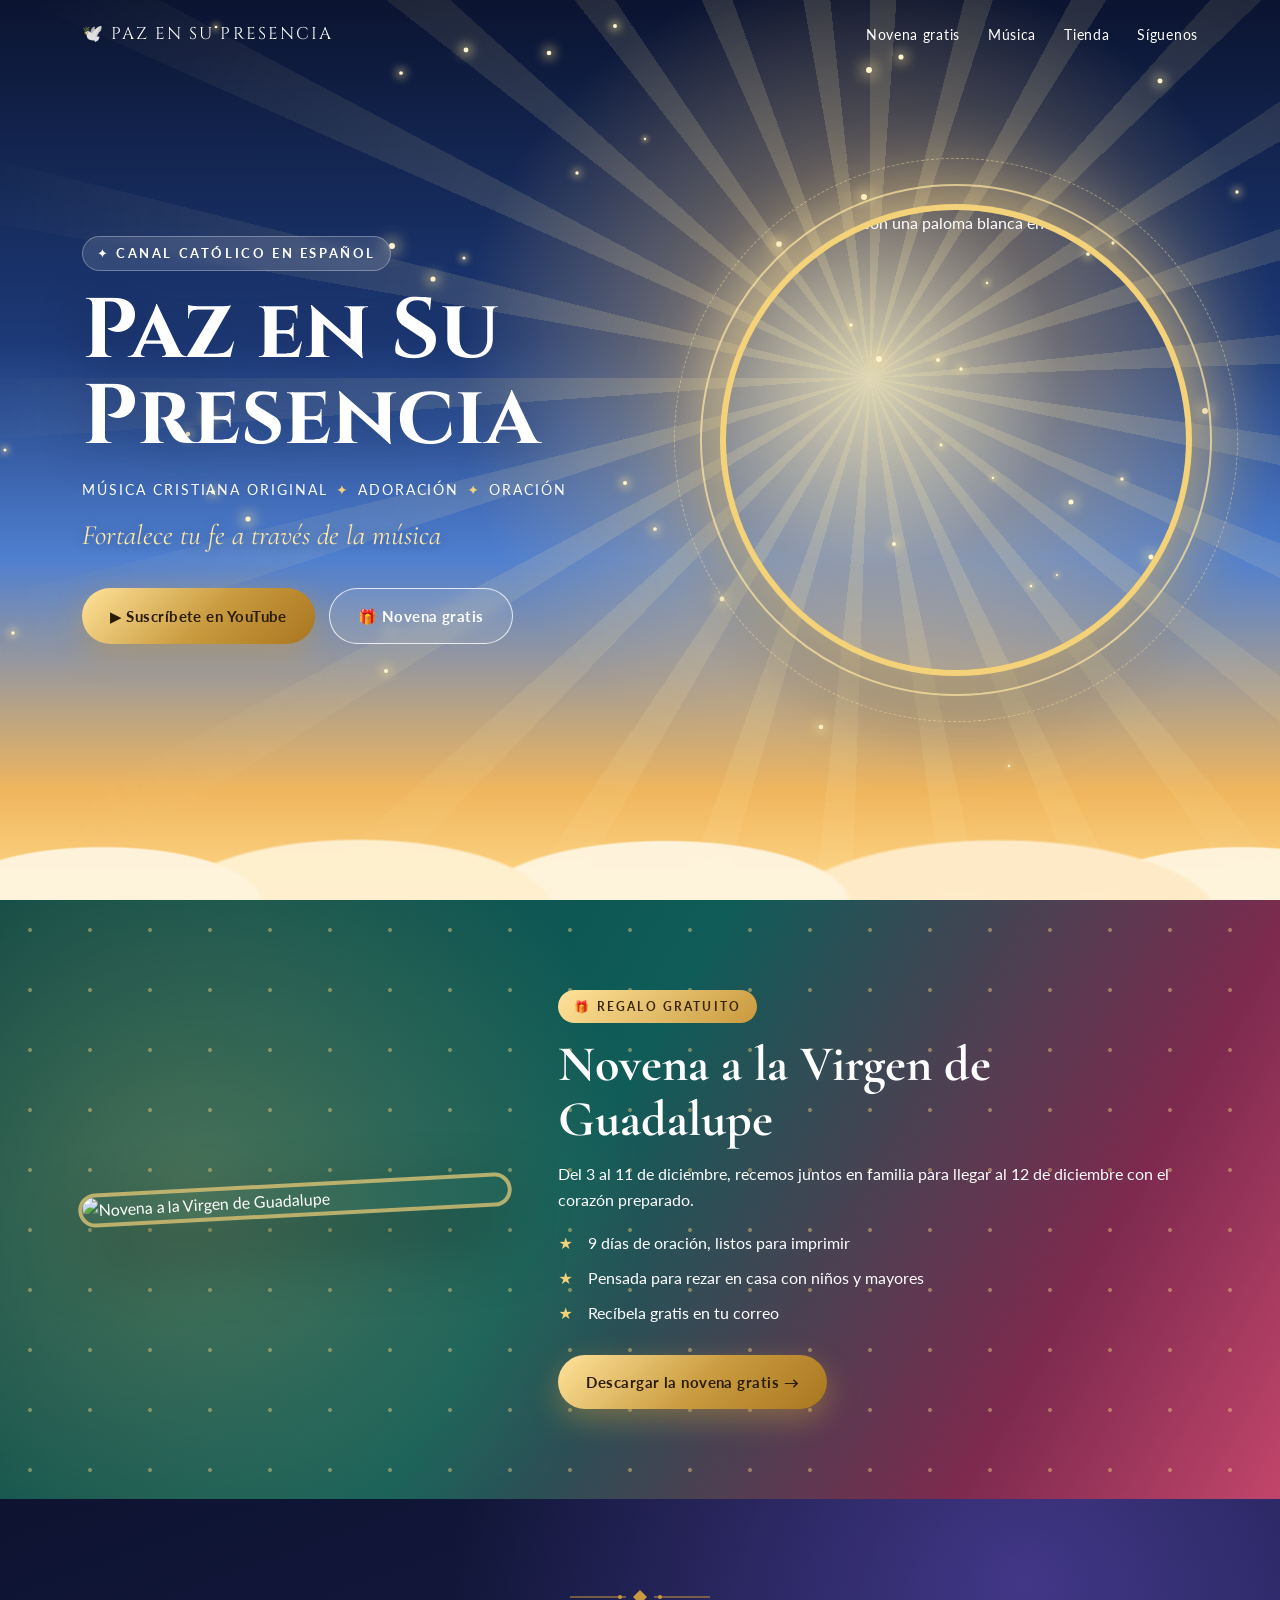
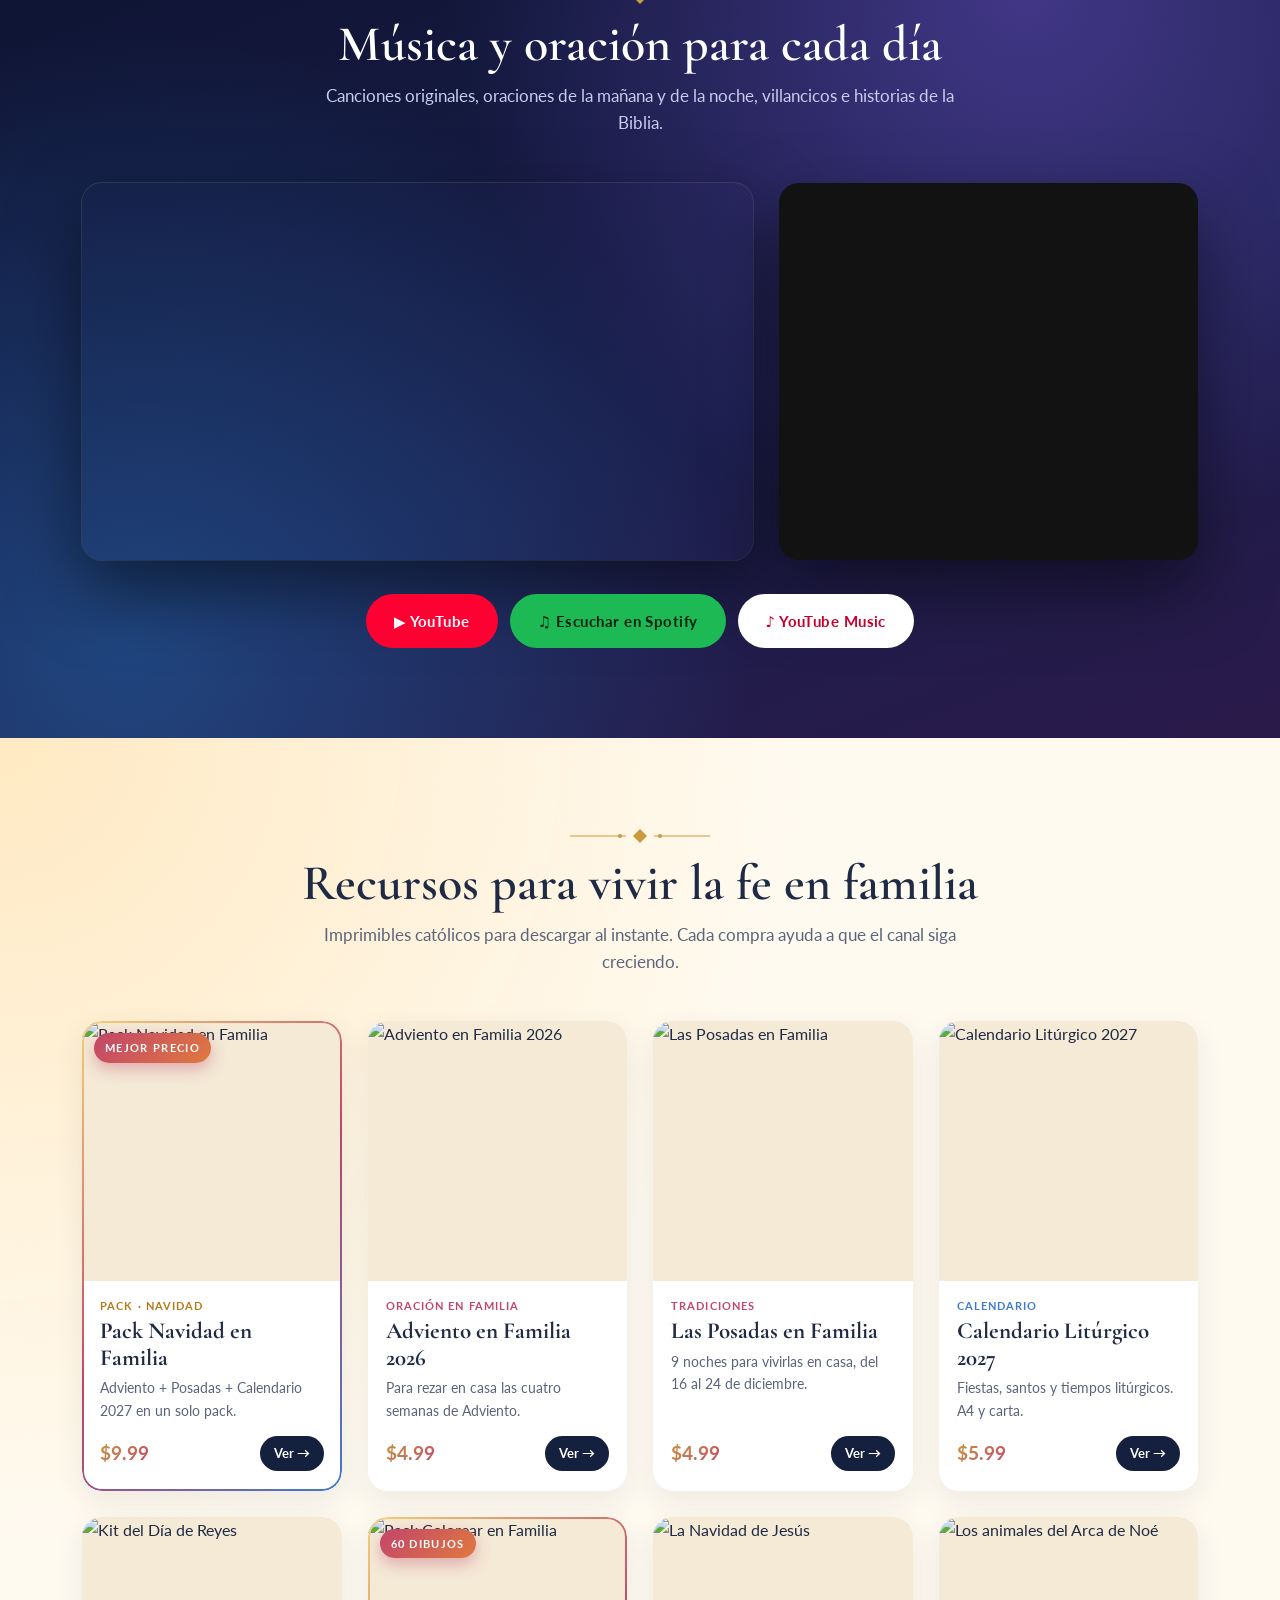
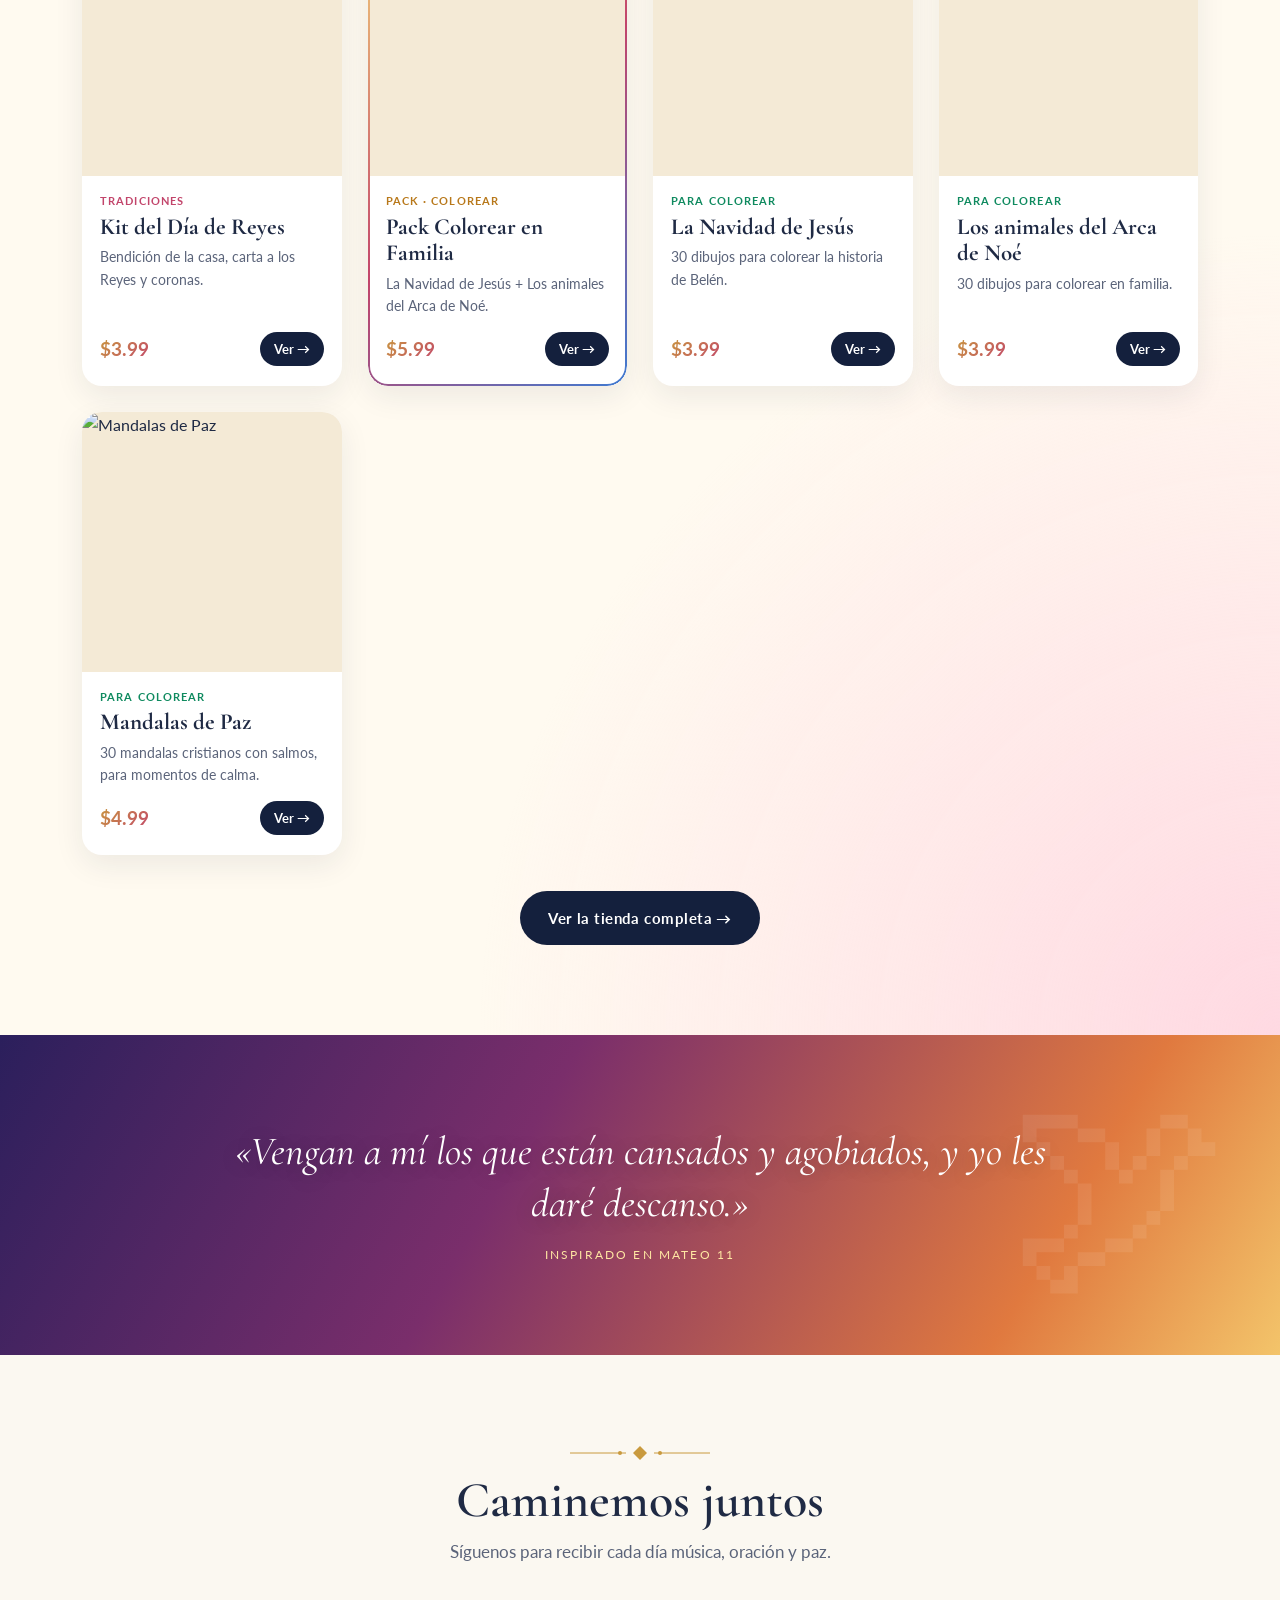
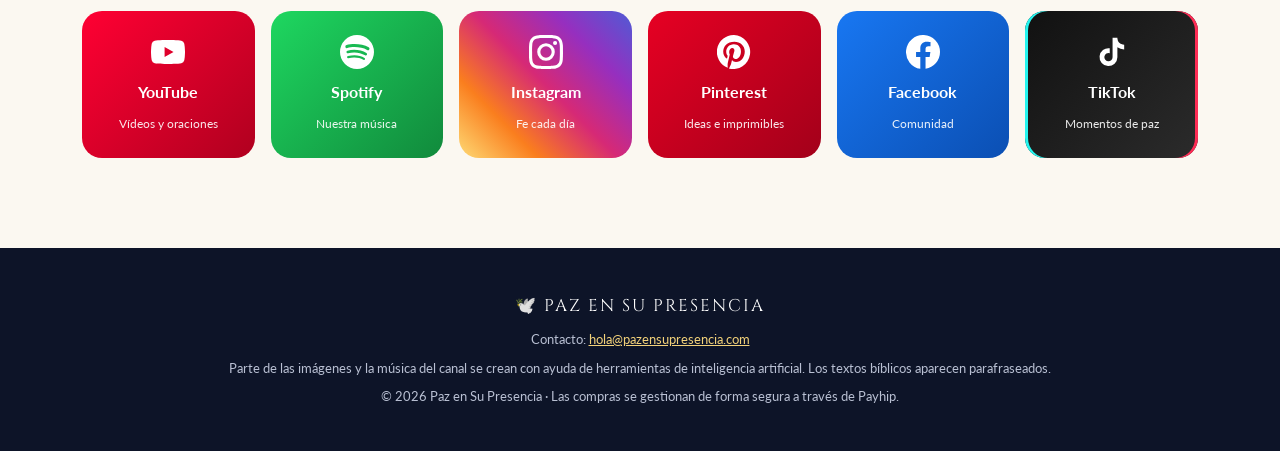
==== index.html @ 7949b07c "Web Paz en Su Presencia: index.html, CNAME y .nojekyll Co-Authored-By: Claude Opus 5 <noreply@anthro" ====
<!DOCTYPE html>
<html lang="es">
<head>
<meta charset="utf-8">
<meta name="viewport" content="width=device-width, initial-scale=1">
<title>Paz en Su Presencia · Música cristiana, oración y recursos católicos para la familia</title>
<meta name="description" content="Música cristiana original, oraciones y recursos católicos imprimibles para rezar en familia: Adviento, Posadas, Novena de Guadalupe, calendario litúrgico y libros para colorear.">
<link rel="canonical" href="https://pazensupresencia.com/">
<meta property="og:title" content="Paz en Su Presencia">
<meta property="og:description" content="Música cristiana original, oración y recursos católicos para rezar en familia.">
<meta property="og:image" content="https://pazensupresencia.com/img/og.jpg">
<meta property="og:url" content="https://pazensupresencia.com/">
<meta property="og:type" content="website">
<meta name="twitter:card" content="summary_large_image">
<link rel="icon" href="data:image/svg+xml,<svg xmlns='http://www.w3.org/2000/svg' viewBox='0 0 100 100'><text y='.9em' font-size='90'>🕊️</text></svg>">
<link rel="preconnect" href="https://fonts.googleapis.com">
<link rel="preconnect" href="https://fonts.gstatic.com" crossorigin>
<link href="https://fonts.googleapis.com/css2?family=Cinzel:wght@500;700&family=Cormorant+Garamond:ital,wght@0,500;0,600;1,500&family=Lato:wght@400;700&display=swap" rel="stylesheet">
<style>
:root{--navy:#14203d;--gold:#C99A3E;--gold2:#f3d27a;--cream:#FBF8F1;--ink:#1F2A44;--muted:#5b647a;--rose:#c2456b;--teal:#0f5c58;--sky:#3f7ad1}
*{box-sizing:border-box;margin:0;padding:0;min-width:0}
html{scroll-behavior:smooth}
body{font-family:Lato,system-ui,sans-serif;color:var(--ink);background:var(--cream);line-height:1.6;overflow-x:clip}
a{color:inherit}img{max-width:100%;display:block}
.wrap{max-width:1160px;margin:0 auto;padding:0 22px}
.btn{display:inline-flex;align-items:center;gap:8px;text-decoration:none;font-weight:700;letter-spacing:.03em;padding:15px 28px;border-radius:999px;transition:transform .2s,box-shadow .2s;font-size:15px}
.btn:hover{transform:translateY(-3px) scale(1.02)}
.btn-gold{background:linear-gradient(135deg,#ffe39a,#C99A3E 55%,#a8761f);color:#2a1d05;box-shadow:0 10px 30px rgba(201,154,62,.45)}
.btn-gold:hover{box-shadow:0 14px 40px rgba(243,210,122,.7)}
.btn-line{border:1.5px solid rgba(255,255,255,.8);color:#fff;backdrop-filter:blur(6px);background:rgba(255,255,255,.08)}
.btn-navy{background:var(--navy);color:#fff}
.btn-white{background:#fff;color:var(--teal)}
/* NAV */
nav{position:absolute;top:0;left:0;right:0;z-index:5}
nav .wrap{display:flex;justify-content:space-between;align-items:center;padding-top:20px;padding-bottom:20px}
.logo{font-family:Cinzel,serif;color:#fff;text-decoration:none;font-size:17px;letter-spacing:.12em}
nav ul{list-style:none;display:flex;gap:28px}
nav ul a{color:#fff;text-decoration:none;font-size:14px;letter-spacing:.05em}
nav ul a:hover{color:var(--gold2)}
/* HERO */
.hero{position:relative;overflow:hidden;color:#fff;min-height:100vh;display:flex;align-items:center;
 background:linear-gradient(180deg,#0b1430 0%,#1d3a78 38%,#4f7fd0 62%,#f0b65e 88%,#ffd98a 100%);padding:120px 0 140px}
.rays{position:absolute;left:68%;top:42%;width:2200px;height:2200px;margin:-1100px 0 0 -1100px;
 background:repeating-conic-gradient(from 0deg,rgba(255,236,170,.22) 0deg 4deg,transparent 4deg 14deg);
 -webkit-mask:radial-gradient(circle,#000 0,transparent 60%);mask:radial-gradient(circle,#000 0,transparent 60%);animation:spin 90s linear infinite}
.glow{position:absolute;left:68%;top:42%;width:900px;height:900px;margin:-450px 0 0 -450px;border-radius:50%;background:radial-gradient(circle,rgba(255,240,190,.85) 0,rgba(255,200,110,.35) 30%,transparent 65%)}
@keyframes spin{to{transform:rotate(360deg)}}
.clouds{position:absolute;left:0;right:0;bottom:-2px;height:220px;background:
 radial-gradient(ellipse 260px 90px at 8% 100%,#fff6e0 60%,transparent 62%),
 radial-gradient(ellipse 320px 120px at 28% 105%,#fff1d2 60%,transparent 62%),
 radial-gradient(ellipse 300px 100px at 52% 100%,#fff6e0 60%,transparent 62%),
 radial-gradient(ellipse 360px 130px at 78% 108%,#ffeccb 60%,transparent 62%),
 radial-gradient(ellipse 260px 90px at 97% 100%,#fff6e0 60%,transparent 62%);opacity:.95}
.sparks i{position:absolute;width:4px;height:4px;border-radius:50%;background:#fff6cf;box-shadow:0 0 10px 2px rgba(255,230,150,.9);animation:tw 3s ease-in-out infinite}
@keyframes tw{0%,100%{opacity:.15;transform:scale(.6)}50%{opacity:1;transform:scale(1.2)}}
.hero .wrap{position:relative;z-index:2;display:grid;grid-template-columns:1.1fr .9fr;gap:40px;align-items:center;width:100%}
.eyebrow{display:inline-block;font-size:13px;letter-spacing:.2em;text-transform:uppercase;font-weight:700;color:#fff;background:rgba(255,255,255,.12);border:1px solid rgba(255,255,255,.3);padding:6px 14px;border-radius:999px;backdrop-filter:blur(6px)}
.hero h1{font-family:Cinzel,serif;font-weight:700;font-size:clamp(44px,6.6vw,86px);line-height:1.02;margin:18px 0 18px;
 background:linear-gradient(100deg,#fff 0%,#fff 35%,#ffe7a3 48%,#fff 60%,#fff 100%);background-size:250% 100%;-webkit-background-clip:text;background-clip:text;color:transparent;animation:shine 6s linear infinite;filter:drop-shadow(0 6px 24px rgba(10,20,50,.45))}
@keyframes shine{from{background-position:100% 0}to{background-position:-150% 0}}
.tags{font-size:14px;letter-spacing:.14em;text-transform:uppercase}
.tags b{color:var(--gold2);margin:0 8px}
.hero .lead{font-family:'Cormorant Garamond',serif;font-style:italic;font-size:28px;color:#ffe7a3;margin:12px 0 30px;text-shadow:0 2px 12px rgba(0,0,0,.3)}
.cta{display:flex;gap:14px;flex-wrap:wrap}
.portrait{position:relative;justify-self:center}
.portrait::before{content:"";position:absolute;inset:-26px;border-radius:50%;border:2px solid rgba(255,231,163,.7);animation:pulse 4s ease-in-out infinite}
.portrait::after{content:"";position:absolute;inset:-52px;border-radius:50%;border:1px dashed rgba(255,231,163,.45);animation:spin 60s linear infinite}
@keyframes pulse{50%{transform:scale(1.04);opacity:.4}}
.portrait img{width:min(460px,78vw);height:auto;aspect-ratio:1/1;object-fit:cover;border-radius:50%;box-shadow:0 0 0 6px #f3d27a,0 0 80px 20px rgba(255,220,140,.6),0 40px 80px rgba(10,20,50,.4);animation:float 7s ease-in-out infinite}
@keyframes float{50%{transform:translateY(-12px)}}
/* SECTIONS */
section{padding:90px 0;position:relative}
.title{text-align:center;margin-bottom:46px}
.title h2{font-family:'Cormorant Garamond',serif;font-weight:600;font-size:clamp(34px,4.6vw,50px);line-height:1.1}
.title p{color:var(--muted);max-width:640px;margin:10px auto 0;font-size:17px}
.orn{display:block;margin:0 auto 12px;width:140px;height:16px;color:var(--gold)}
/* NOVENA (Guadalupe) */
.novena{color:#fff;background:radial-gradient(circle at 15% 50%,rgba(255,214,120,.25),transparent 40%),linear-gradient(120deg,#0b4744 0%,#0f5c58 45%,#7d2a4e 80%,#c2456b 100%);overflow:hidden}
.novena::before{content:"";position:absolute;inset:0;background:radial-gradient(circle,rgba(255,220,130,.9) 0 1.6px,transparent 2.4px) 0 0/60px 60px;opacity:.45}
.novena .wrap{position:relative;display:grid;grid-template-columns:.8fr 1.2fr;gap:50px;align-items:center}
.novena img{border-radius:20px;box-shadow:0 0 0 4px rgba(243,210,122,.7),0 30px 70px rgba(0,0,0,.45);transform:rotate(-3deg);transition:transform .4s}
.novena img:hover{transform:rotate(0) scale(1.03)}
.badge{display:inline-block;background:linear-gradient(135deg,#ffe39a,#C99A3E);color:#3a2604;font-weight:700;font-size:12px;letter-spacing:.18em;padding:7px 16px;border-radius:999px;margin-bottom:14px}
.novena h2{font-family:'Cormorant Garamond',serif;font-size:clamp(34px,4.4vw,50px);line-height:1.1;margin-bottom:14px}
.novena ul{list-style:none;margin:18px 0 30px}
.novena li{padding-left:30px;position:relative;margin:9px 0}
.novena li::before{content:"★";position:absolute;left:0;color:var(--gold2)}
/* MUSIC */
.music{color:#fff;background:radial-gradient(circle at 80% 10%,rgba(120,90,220,.45),transparent 45%),radial-gradient(circle at 10% 90%,rgba(40,140,220,.35),transparent 45%),linear-gradient(160deg,#0d1330,#1b1f4d 60%,#2a1a4a)}
.music .title p{color:#c8cdf0}
.mgrid{display:grid;grid-template-columns:1.6fr 1fr;gap:26px;align-items:stretch}
.video{aspect-ratio:16/9;border-radius:20px;overflow:hidden;box-shadow:0 30px 70px rgba(0,0,0,.5),0 0 0 1px rgba(255,255,255,.12)}
.video iframe{width:100%;height:100%;border:0}
.spot{border-radius:20px;overflow:hidden;background:#121212;box-shadow:0 30px 70px rgba(0,0,0,.5);min-height:352px}
.spot iframe{width:100%;height:100%;min-height:352px;border:0}
.listen{display:flex;justify-content:center;gap:12px;flex-wrap:wrap;margin-top:34px}
.b-yt{background:#ff0033;color:#fff}.b-sp{background:#1DB954;color:#04210f}.b-ym{background:#fff;color:#c4002b}
/* SHOP */
.shop{background:radial-gradient(circle at 0 0,#ffe9c2,transparent 35%),radial-gradient(circle at 100% 100%,#ffd9e2,transparent 35%),#fffaf0}
.grid{display:grid;grid-template-columns:repeat(auto-fill,minmax(250px,1fr));gap:26px}
.card{position:relative;background:#fff;border-radius:20px;overflow:hidden;text-decoration:none;display:flex;flex-direction:column;box-shadow:0 10px 30px rgba(31,42,68,.08);transition:transform .25s,box-shadow .25s}
.card::after{content:"";position:absolute;inset:0;border-radius:20px;padding:2px;background:linear-gradient(135deg,#f3d27a,#c2456b,#3f7ad1);-webkit-mask:linear-gradient(#000 0 0) content-box,linear-gradient(#000 0 0);-webkit-mask-composite:xor;mask-composite:exclude;opacity:0;transition:opacity .25s;pointer-events:none}
.card:hover{transform:translateY(-8px) rotate(-.4deg);box-shadow:0 26px 50px rgba(31,42,68,.18)}
.card:hover::after,.card.pack::after{opacity:1}
.card img{aspect-ratio:1/1;object-fit:cover;width:100%;background:#f4ead6;transition:transform .5s}
.card:hover img{transform:scale(1.05)}
.imgbox{position:relative;overflow:hidden}
.card .b{padding:16px 18px 20px;display:flex;flex-direction:column;flex:1}
.cat{font-size:11px;font-weight:700;letter-spacing:.1em;text-transform:uppercase;margin-bottom:4px}
.c1{color:#3f7ad1}.c2{color:#c2456b}.c3{color:#0f8a5f}.c4{color:#b8781a}
.card h3{font-family:'Cormorant Garamond',serif;font-size:23px;line-height:1.15;margin-bottom:6px}
.card p{font-size:14px;color:var(--muted);flex:1}
.card .row{display:flex;justify-content:space-between;align-items:center;margin-top:14px}
.price{font-weight:700;font-size:19px;background:linear-gradient(135deg,#C99A3E,#c2456b);-webkit-background-clip:text;background-clip:text;color:transparent}
.go{font-size:13px;font-weight:700;color:#fff;background:var(--navy);padding:7px 14px;border-radius:999px}
.tag{position:absolute;z-index:2;margin:12px;background:linear-gradient(135deg,#c2456b,#e0793f);color:#fff;font-size:11px;font-weight:700;letter-spacing:.12em;padding:6px 11px;border-radius:999px;box-shadow:0 6px 16px rgba(194,69,107,.4)}
.center{text-align:center;margin-top:36px}
/* VERSE */
.verse{color:#fff;text-align:center;background:linear-gradient(120deg,#2b1f5c 0%,#7a2e6b 40%,#e0793f 80%,#f3c46a 100%);overflow:hidden}
.verse::before{content:"🕊";position:absolute;font-size:220px;opacity:.08;right:4%;top:-30px}
.verse p{font-family:'Cormorant Garamond',serif;font-style:italic;font-size:clamp(26px,3.6vw,40px);max-width:860px;margin:0 auto;line-height:1.3;text-shadow:0 2px 20px rgba(0,0,0,.25)}
.verse small{display:block;margin-top:16px;color:#ffe7a3;letter-spacing:.18em;text-transform:uppercase;font-size:12px}
/* SOCIAL */
.social{display:grid;grid-template-columns:repeat(6,minmax(0,1fr));gap:16px;max-width:1160px;margin:0 auto}@media(max-width:980px){.social{grid-template-columns:repeat(3,minmax(0,1fr))}}@media(max-width:520px){.social{grid-template-columns:repeat(2,minmax(0,1fr))}}
.social a{display:flex;flex-direction:column;align-items:center;gap:10px;text-decoration:none;color:#fff;padding:24px 14px;border-radius:20px;font-weight:700;font-size:16px;transition:transform .2s,box-shadow .2s}
.social a:hover{transform:translateY(-6px);box-shadow:0 18px 36px rgba(0,0,0,.2)}
.social svg{width:34px;height:34px;fill:currentColor}
.social small{font-weight:400;font-size:12px;opacity:.9}
.s-yt{background:linear-gradient(135deg,#ff0033,#b0001f)}.s-sp{background:linear-gradient(135deg,#1ed760,#118a3c)}
.s-ig{background:linear-gradient(45deg,#feda75,#fa7e1e,#d62976,#962fbf,#4f5bd5)}.s-pi{background:linear-gradient(135deg,#e60023,#a3001a)}
.s-fb{background:linear-gradient(135deg,#1877f2,#0b4fb3)}.s-tt{background:linear-gradient(135deg,#111,#2b2b2b);box-shadow:inset 3px 0 0 #25f4ee,inset -3px 0 0 #fe2c55}
.wave{display:block;width:100%;height:70px;margin-bottom:-1px}
footer{background:#0d1428;color:#b9c0d3;font-size:13px;padding:44px 0;text-align:center}
footer a{color:#f3d27a}
footer .logo{display:block;margin-bottom:10px}
@media(max-width:860px){
 nav ul{display:none}
 .hero{padding:96px 0 150px;min-height:auto}
 .hero .wrap,.novena .wrap,.mgrid{grid-template-columns:1fr;text-align:center}
 .portrait{order:-1;margin-bottom:20px}.portrait img{width:min(290px,68vw)}
 .rays,.glow{left:50%;top:26%}
 .cta{justify-content:center}
 .novena ul{text-align:left;display:inline-block}
 .novena img{max-width:360px;margin:0 auto}
 section{padding:66px 0}
}
@media(prefers-reduced-motion:reduce){*{animation:none!important}}
</style>
</head>
<body>

<nav><div class="wrap">
 <a class="logo" href="#">🕊️ PAZ EN SU PRESENCIA</a>
 <ul>
  <li><a href="#novena">Novena gratis</a></li>
  <li><a href="#musica">Música</a></li>
  <li><a href="#tienda">Tienda</a></li>
  <li><a href="#redes">Síguenos</a></li>
 </ul>
</div></nav>

<header class="hero">
 <div class="glow"></div><div class="rays"></div><div class="sparks" id="sparks"></div><div class="clouds"></div>
 <div class="wrap">
  <div>
   <span class="eyebrow">✦ Canal católico en español</span>
   <h1>Paz en Su<br>Presencia</h1>
   <div class="tags">Música cristiana original<b>✦</b>Adoración<b>✦</b>Oración</div>
   <p class="lead">Fortalece tu fe a través de la música</p>
   <div class="cta">
    <a class="btn btn-gold" href="https://www.youtube.com/@PazEnSuPresenciaOficial?sub_confirmation=1" target="_blank" rel="noopener">▶ Suscríbete en YouTube</a>
    <a class="btn btn-line" href="#novena">🎁 Novena gratis</a>
   </div>
  </div>
  <div class="portrait"><img src="img/jesus_circulo.webp" alt="Jesús en oración con una paloma blanca entre rayos de luz" width="460" height="460"></div>
 </div>
</header>

<section class="novena" id="novena">
 <div class="wrap">
  <img src="https://payhip.com/cdn-cgi/image/format=auto,width=750/https://pe56d.s3.amazonaws.com/o_1k84r84tm19kp1v4r4g3fs91sqp1a.png" alt="Novena a la Virgen de Guadalupe" loading="lazy">
  <div>
   <span class="badge">🎁 REGALO GRATUITO</span>
   <h2>Novena a la Virgen de Guadalupe</h2>
   <p>Del 3 al 11 de diciembre, recemos juntos en familia para llegar al 12 de diciembre con el corazón preparado.</p>
   <ul>
    <li>9 días de oración, listos para imprimir</li>
    <li>Pensada para rezar en casa con niños y mayores</li>
    <li>Recíbela gratis en tu correo</li>
   </ul>
   <a class="btn btn-gold" href="https://payhip.com/b/582XA" target="_blank" rel="noopener">Descargar la novena gratis →</a>
  </div>
 </div>
</section>

<section class="music" id="musica">
 <div class="wrap">
  <div class="title"><svg class="orn" viewBox="0 0 140 16"><path d="M0 8h56M84 8h56" stroke="currentColor"/><path d="M70 1l7 7-7 7-7-7z" fill="currentColor"/><circle cx="50" cy="8" r="2" fill="currentColor"/><circle cx="90" cy="8" r="2" fill="currentColor"/></svg>
   <h2>Música y oración para cada día</h2>
   <p>Canciones originales, oraciones de la mañana y de la noche, villancicos e historias de la Biblia.</p>
  </div>
  <div class="mgrid">
   <div class="video"><iframe src="https://www.youtube.com/embed/videoseries?list=UU7rshDFrKsfQ3rR3VX9ui_A" title="Últimos vídeos de Paz en Su Presencia" loading="lazy" referrerpolicy="strict-origin-when-cross-origin" allow="accelerometer; autoplay; clipboard-write; encrypted-media; gyroscope; picture-in-picture" allowfullscreen></iframe></div>
   <div class="spot"><iframe src="https://open.spotify.com/embed/artist/4fGFrnjkPyAhubtV4lOs6Q?utm_source=generator&theme=0" title="Paz en Su Presencia en Spotify" loading="lazy" allow="autoplay; clipboard-write; encrypted-media; fullscreen; picture-in-picture"></iframe></div>
  </div>
  <div class="listen">
   <a class="btn b-yt" href="https://www.youtube.com/@PazEnSuPresenciaOficial" target="_blank" rel="noopener">▶ YouTube</a>
   <a class="btn b-sp" href="https://open.spotify.com/intl-es/artist/4fGFrnjkPyAhubtV4lOs6Q" target="_blank" rel="noopener">♫ Escuchar en Spotify</a>
   <a class="btn b-ym" href="https://music.youtube.com/@PazEnSuPresenciaOficial" target="_blank" rel="noopener">♪ YouTube Music</a>
  </div>
 </div>
</section>

<section class="shop" id="tienda">
 <div class="wrap">
  <div class="title"><svg class="orn" viewBox="0 0 140 16"><path d="M0 8h56M84 8h56" stroke="currentColor"/><path d="M70 1l7 7-7 7-7-7z" fill="currentColor"/><circle cx="50" cy="8" r="2" fill="currentColor"/><circle cx="90" cy="8" r="2" fill="currentColor"/></svg>
   <h2>Recursos para vivir la fe en familia</h2>
   <p>Imprimibles católicos para descargar al instante. Cada compra ayuda a que el canal siga creciendo.</p>
  </div>
  <div class="grid">
   <a class="card pack" href="https://payhip.com/b/LHAio" target="_blank" rel="noopener"><div class="imgbox"><span class="tag">MEJOR PRECIO</span><img loading="lazy" src="https://payhip.com/cdn-cgi/image/format=auto,width=750/https://pe56d.s3.amazonaws.com/o_1k8ag4v861ah81k5e18qeku51k737.png" alt="Pack Navidad en Familia"></div><div class="b"><span class="cat c4">Pack · Navidad</span><h3>Pack Navidad en Familia</h3><p>Adviento + Posadas + Calendario 2027 en un solo pack.</p><div class="row"><span class="price">$9.99</span><span class="go">Ver →</span></div></div></a>
   <a class="card" href="https://payhip.com/b/OIwTy" target="_blank" rel="noopener"><div class="imgbox"><img loading="lazy" src="https://payhip.com/cdn-cgi/image/format=auto,width=750/https://pe56d.s3.amazonaws.com/o_1k84dap6qk18q5j1jmr1ci73f81a.png" alt="Adviento en Familia 2026"></div><div class="b"><span class="cat c2">Oración en familia</span><h3>Adviento en Familia 2026</h3><p>Para rezar en casa las cuatro semanas de Adviento.</p><div class="row"><span class="price">$4.99</span><span class="go">Ver →</span></div></div></a>
   <a class="card" href="https://payhip.com/b/oTbJD" target="_blank" rel="noopener"><div class="imgbox"><img loading="lazy" src="https://payhip.com/cdn-cgi/image/format=auto,width=750/https://pe56d.s3.amazonaws.com/o_1k87d9chf7ec1g8k1t1v182d24d1p.png" alt="Las Posadas en Familia"></div><div class="b"><span class="cat c2">Tradiciones</span><h3>Las Posadas en Familia</h3><p>9 noches para vivirlas en casa, del 16 al 24 de diciembre.</p><div class="row"><span class="price">$4.99</span><span class="go">Ver →</span></div></div></a>
   <a class="card" href="https://payhip.com/b/cb4JT" target="_blank" rel="noopener"><div class="imgbox"><img loading="lazy" src="https://payhip.com/cdn-cgi/image/format=auto,width=750/https://pe56d.s3.amazonaws.com/o_1k853asshmm9ak177ha0t2jj1n.png" alt="Calendario Litúrgico 2027"></div><div class="b"><span class="cat c1">Calendario</span><h3>Calendario Litúrgico 2027</h3><p>Fiestas, santos y tiempos litúrgicos. A4 y carta.</p><div class="row"><span class="price">$5.99</span><span class="go">Ver →</span></div></div></a>
   <a class="card" href="https://payhip.com/b/1739n" target="_blank" rel="noopener"><div class="imgbox"><img loading="lazy" src="https://payhip.com/cdn-cgi/image/format=auto,width=750/https://pe56d.s3.amazonaws.com/o_1k8bijrvir54kalk7ut6212f21k.png" alt="Kit del Día de Reyes"></div><div class="b"><span class="cat c2">Tradiciones</span><h3>Kit del Día de Reyes</h3><p>Bendición de la casa, carta a los Reyes y coronas.</p><div class="row"><span class="price">$3.99</span><span class="go">Ver →</span></div></div></a>
   <a class="card pack" href="https://payhip.com/b/qiPbU" target="_blank" rel="noopener"><div class="imgbox"><span class="tag">60 DIBUJOS</span><img loading="lazy" src="https://payhip.com/cdn-cgi/image/format=auto,width=750/https://pe56d.s3.amazonaws.com/o_1k8ag6tolf101o6thl62mu14p67.png" alt="Pack Colorear en Familia"></div><div class="b"><span class="cat c4">Pack · Colorear</span><h3>Pack Colorear en Familia</h3><p>La Navidad de Jesús + Los animales del Arca de Noé.</p><div class="row"><span class="price">$5.99</span><span class="go">Ver →</span></div></div></a>
   <a class="card" href="https://payhip.com/b/Hcn9z" target="_blank" rel="noopener"><div class="imgbox"><img loading="lazy" src="https://payhip.com/cdn-cgi/image/format=auto,width=750/https://pe56d.s3.amazonaws.com/o_1k87bh3641f4r56v1pnq1buf3551q.png" alt="La Navidad de Jesús"></div><div class="b"><span class="cat c3">Para colorear</span><h3>La Navidad de Jesús</h3><p>30 dibujos para colorear la historia de Belén.</p><div class="row"><span class="price">$3.99</span><span class="go">Ver →</span></div></div></a>
   <a class="card" href="https://payhip.com/b/JEQ9q" target="_blank" rel="noopener"><div class="imgbox"><img loading="lazy" src="https://payhip.com/cdn-cgi/image/format=auto,width=750/https://pe56d.s3.amazonaws.com/o_1k87h3hdu138r10ee1g2f15o3rac1q.png" alt="Los animales del Arca de Noé"></div><div class="b"><span class="cat c3">Para colorear</span><h3>Los animales del Arca de Noé</h3><p>30 dibujos para colorear en familia.</p><div class="row"><span class="price">$3.99</span><span class="go">Ver →</span></div></div></a>
   <a class="card" href="https://payhip.com/b/aQ9t5" target="_blank" rel="noopener"><div class="imgbox"><img loading="lazy" src="https://payhip.com/cdn-cgi/image/format=auto,width=750/https://pe56d.s3.amazonaws.com/o_1k894ahvd8dm1smc1ommqdb1cs21o.png" alt="Mandalas de Paz"></div><div class="b"><span class="cat c3">Para colorear</span><h3>Mandalas de Paz</h3><p>30 mandalas cristianos con salmos, para momentos de calma.</p><div class="row"><span class="price">$4.99</span><span class="go">Ver →</span></div></div></a>
  </div>
  <div class="center"><a class="btn btn-navy" href="https://payhip.com/PazenSuPresencia" target="_blank" rel="noopener">Ver la tienda completa →</a></div>
 </div>
</section>

<section class="verse">
 <div class="wrap">
  <p>«Vengan a mí los que están cansados y agobiados, y yo les daré descanso.»</p>
  <small>Inspirado en Mateo 11</small>
 </div>
</section>

<section id="redes">
 <div class="wrap">
  <div class="title"><svg class="orn" viewBox="0 0 140 16"><path d="M0 8h56M84 8h56" stroke="currentColor"/><path d="M70 1l7 7-7 7-7-7z" fill="currentColor"/><circle cx="50" cy="8" r="2" fill="currentColor"/><circle cx="90" cy="8" r="2" fill="currentColor"/></svg>
   <h2>Caminemos juntos</h2>
   <p>Síguenos para recibir cada día música, oración y paz.</p>
  </div>
  <div class="social">
   <a class="s-yt" href="https://www.youtube.com/@PazEnSuPresenciaOficial?sub_confirmation=1" target="_blank" rel="noopener"><svg viewBox="0 0 24 24"><path d="M23.5 6.2a3 3 0 0 0-2.1-2.1C19.5 3.6 12 3.6 12 3.6s-7.5 0-9.4.5A3 3 0 0 0 .5 6.2 31 31 0 0 0 0 12a31 31 0 0 0 .5 5.8 3 3 0 0 0 2.1 2.1c1.9.5 9.4.5 9.4.5s7.5 0 9.4-.5a3 3 0 0 0 2.1-2.1A31 31 0 0 0 24 12a31 31 0 0 0-.5-5.8zM9.6 15.6V8.4l6.3 3.6z"/></svg>YouTube<small>Vídeos y oraciones</small></a>
   <a class="s-sp" href="https://open.spotify.com/intl-es/artist/4fGFrnjkPyAhubtV4lOs6Q" target="_blank" rel="noopener"><svg viewBox="0 0 24 24"><path d="M12 0a12 12 0 1 0 0 24 12 12 0 0 0 0-24zm5.5 17.3a.75.75 0 0 1-1 .25c-2.8-1.7-6.4-2.1-10.6-1.2a.75.75 0 1 1-.3-1.5c4.6-1 8.6-.6 11.7 1.4.4.2.5.7.2 1.05zm1.5-3.3a.94.94 0 0 1-1.3.3c-3.2-2-8.1-2.6-11.9-1.4a.94.94 0 1 1-.55-1.8c4.3-1.3 9.7-.7 13.4 1.6.45.3.6.9.35 1.3zm.1-3.4C15.3 8.3 8.9 8.1 5.2 9.2a1.1 1.1 0 1 1-.65-2.15c4.3-1.3 11.3-1.05 15.7 1.6a1.1 1.1 0 1 1-1.15 1.95z"/></svg>Spotify<small>Nuestra música</small></a>
   <a class="s-ig" href="https://www.instagram.com/pazensupresenciaoficial/" target="_blank" rel="noopener"><svg viewBox="0 0 24 24"><path d="M12 2.2c3.2 0 3.6 0 4.8.1 3.2.1 4.8 1.7 4.9 4.9.1 1.3.1 1.6.1 4.8s0 3.6-.1 4.8c-.1 3.2-1.7 4.8-4.9 4.9-1.3.1-1.6.1-4.8.1s-3.6 0-4.8-.1c-3.3-.1-4.8-1.7-4.9-4.9C2.2 15.6 2.2 15.2 2.2 12s0-3.6.1-4.8C2.4 3.9 4 2.4 7.2 2.3 8.4 2.2 8.8 2.2 12 2.2zM12 0C8.7 0 8.3 0 7.1.1 2.7.3.3 2.7.1 7.1 0 8.3 0 8.7 0 12s0 3.7.1 4.9c.2 4.4 2.6 6.8 7 7 1.2.1 1.6.1 4.9.1s3.7 0 4.9-.1c4.4-.2 6.8-2.6 7-7 .1-1.2.1-1.6.1-4.9s0-3.7-.1-4.9c-.2-4.4-2.6-6.8-7-7C15.7 0 15.3 0 12 0zm0 5.8a6.2 6.2 0 1 0 0 12.4 6.2 6.2 0 0 0 0-12.4zM12 16a4 4 0 1 1 0-8 4 4 0 0 1 0 8zm6.4-11.8a1.4 1.4 0 1 0 0 2.9 1.4 1.4 0 0 0 0-2.9z"/></svg>Instagram<small>Fe cada día</small></a>
   <a class="s-pi" href="https://www.pinterest.com/pazensupresencia/" target="_blank" rel="noopener"><svg viewBox="0 0 24 24"><path d="M12 0a12 12 0 0 0-4.4 23.2c-.1-.9-.2-2.4 0-3.4l1.4-6s-.4-.7-.4-1.8c0-1.7 1-2.9 2.2-2.9 1 0 1.5.8 1.5 1.7 0 1-.7 2.6-1 4-.3 1.2.6 2.2 1.8 2.2 2.1 0 3.8-2.2 3.8-5.5 0-2.9-2.1-4.9-5-4.9-3.4 0-5.4 2.6-5.4 5.2 0 1 .4 2.1.9 2.7.1.1.1.2.1.4l-.3 1.4c0 .2-.2.3-.4.2-1.5-.7-2.4-2.9-2.4-4.6 0-3.8 2.7-7.2 7.9-7.2 4.1 0 7.3 2.9 7.3 6.9 0 4.1-2.6 7.4-6.2 7.4-1.2 0-2.4-.6-2.8-1.4l-.7 2.9c-.3 1-1 2.3-1.5 3.1A12 12 0 1 0 12 0z"/></svg>Pinterest<small>Ideas e imprimibles</small></a>
   <a class="s-fb" href="https://www.facebook.com/PazEnSuPresenciaOficial" target="_blank" rel="noopener"><svg viewBox="0 0 24 24"><path d="M24 12a12 12 0 1 0-13.9 11.9v-8.4H7.1V12h3V9.4c0-3 1.8-4.7 4.5-4.7 1.3 0 2.7.2 2.7.2v3h-1.5c-1.5 0-2 .9-2 1.9V12h3.4l-.5 3.5h-2.9v8.4A12 12 0 0 0 24 12z"/></svg>Facebook<small>Comunidad</small></a>
   <a class="s-tt" href="https://www.tiktok.com/@pazensupresenciaoficial" target="_blank" rel="noopener"><svg viewBox="0 0 24 24"><path d="M19.6 6.7a4.8 4.8 0 0 1-3.8-4.2V2h-3.4v13.7a2.9 2.9 0 1 1-2-2.8V9.4a6.3 6.3 0 1 0 5.4 6.3V8.7a8.2 8.2 0 0 0 4.8 1.5V6.8z"/></svg>TikTok<small>Momentos de paz</small></a>
  </div>
 </div>
</section>

<footer>
 <div class="wrap">
  <span class="logo">🕊️ PAZ EN SU PRESENCIA</span>
  <p>Contacto: <a href="mailto:hola@pazensupresencia.com">hola@pazensupresencia.com</a></p>
  <p style="margin-top:8px">Parte de las imágenes y la música del canal se crean con ayuda de herramientas de inteligencia artificial. Los textos bíblicos aparecen parafraseados.</p>
  <p style="margin-top:8px">© 2026 Paz en Su Presencia · Las compras se gestionan de forma segura a través de Payhip.</p>
 </div>
</footer>

<script>{const s=document.getElementById('sparks');let o='';for(let i=0;i<45;i++){o+=`<i style="left:${Math.random()*100}%;top:${Math.random()*85}%;animation-delay:${(Math.random()*3).toFixed(2)}s;transform:scale(${(.5+Math.random()).toFixed(2)})"></i>`}s.innerHTML=o;}</script>
</body>
</html>
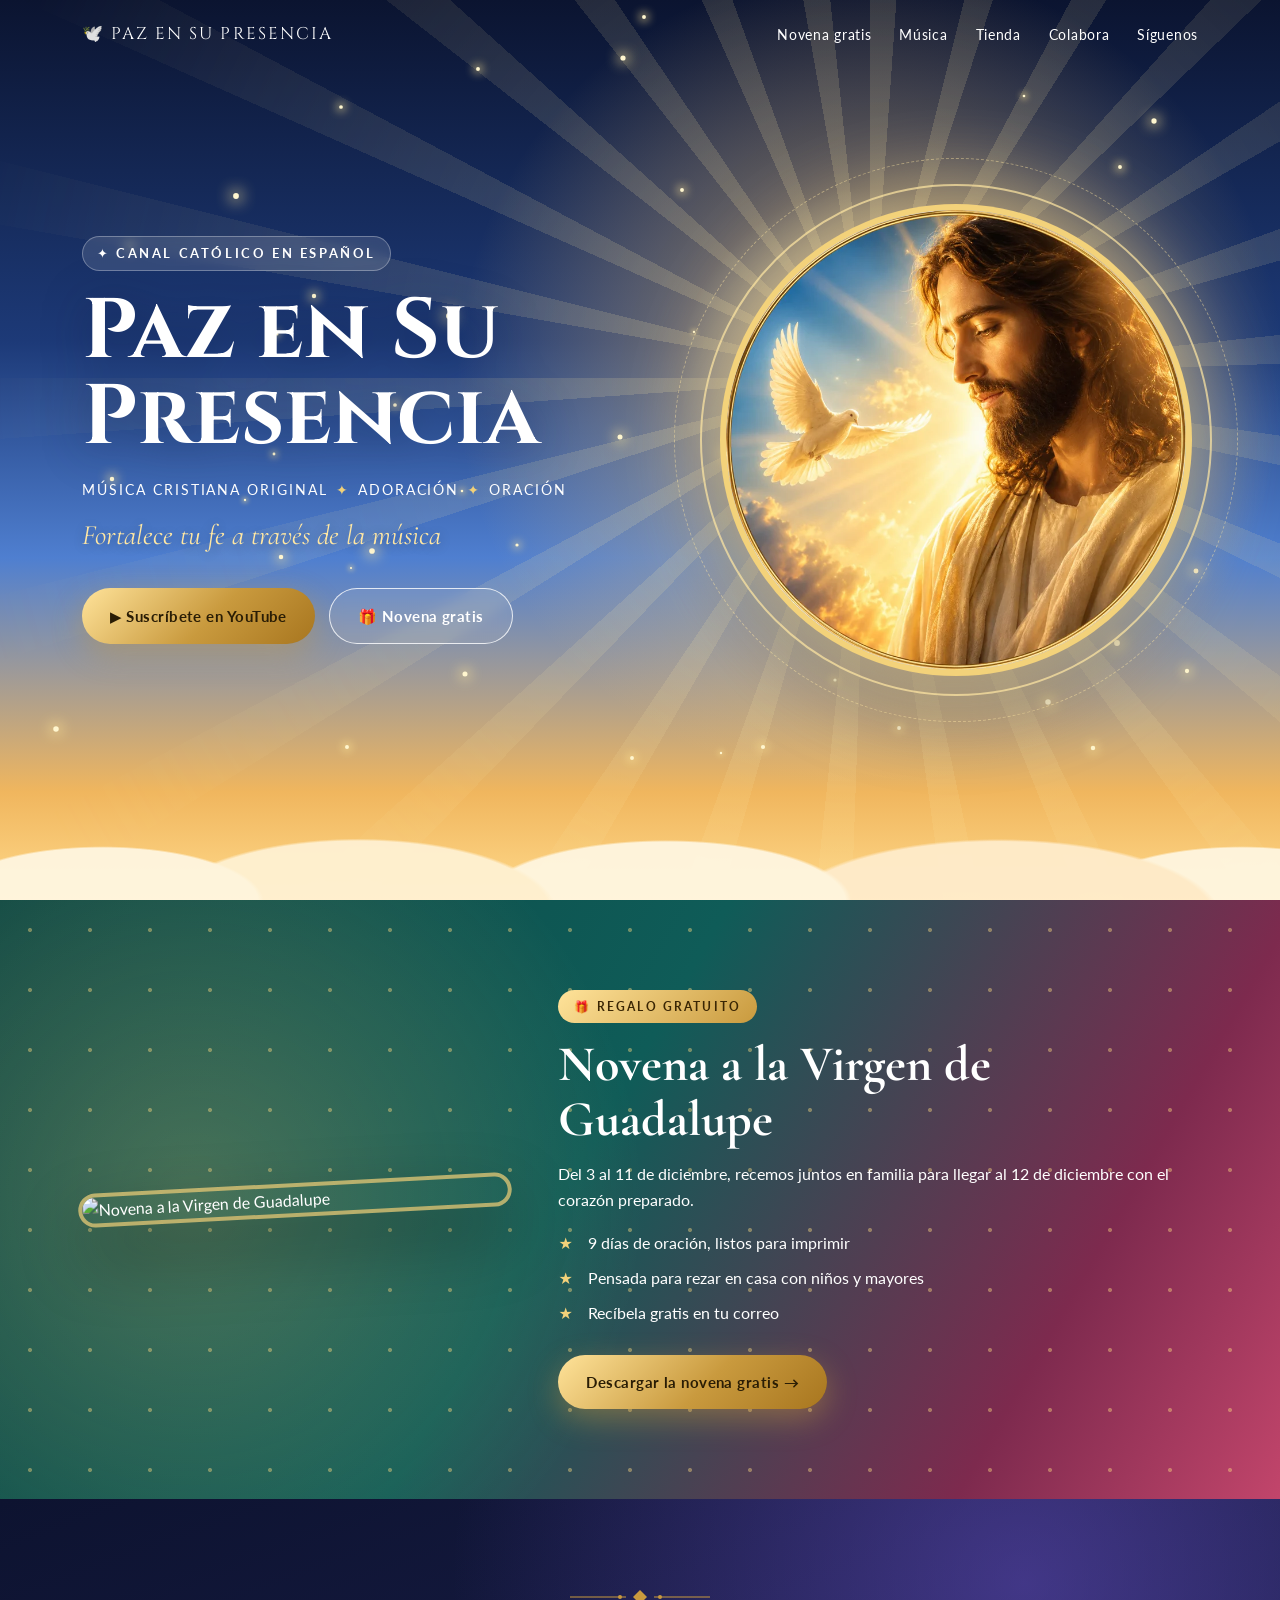
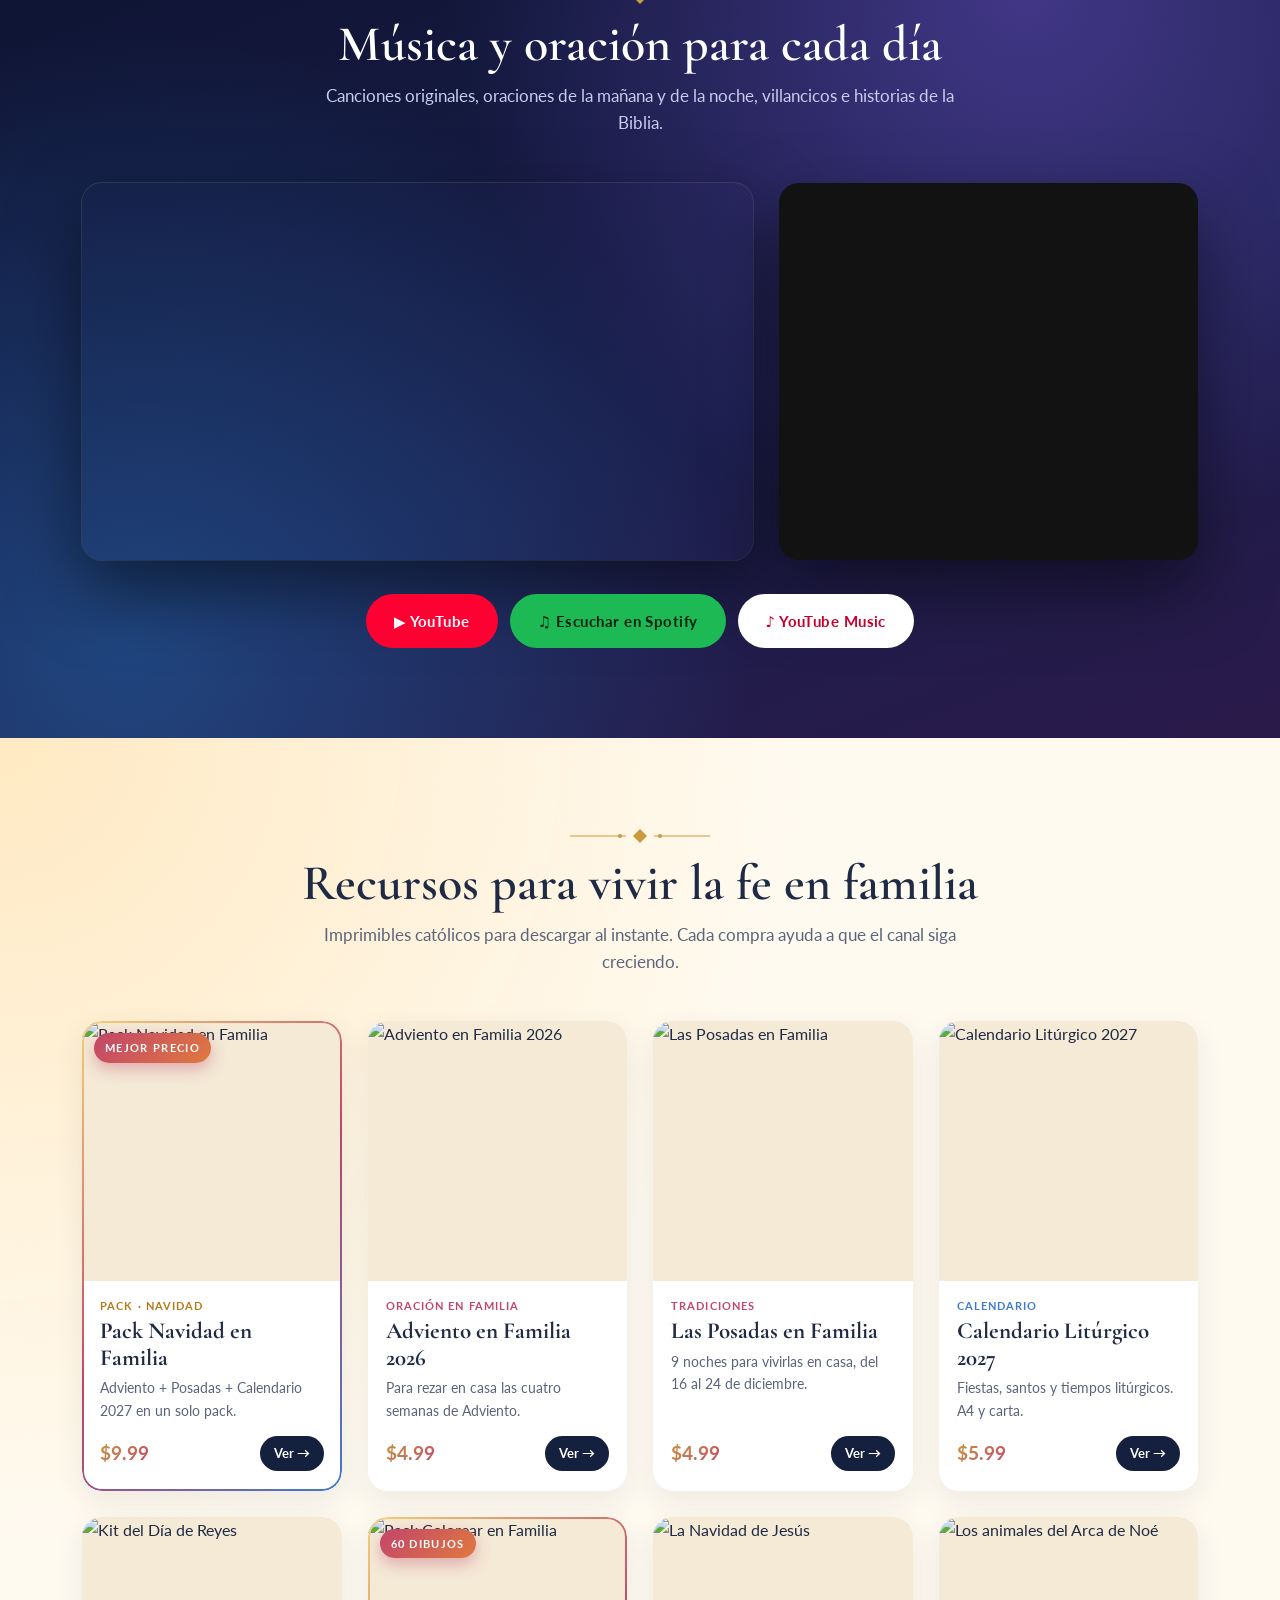
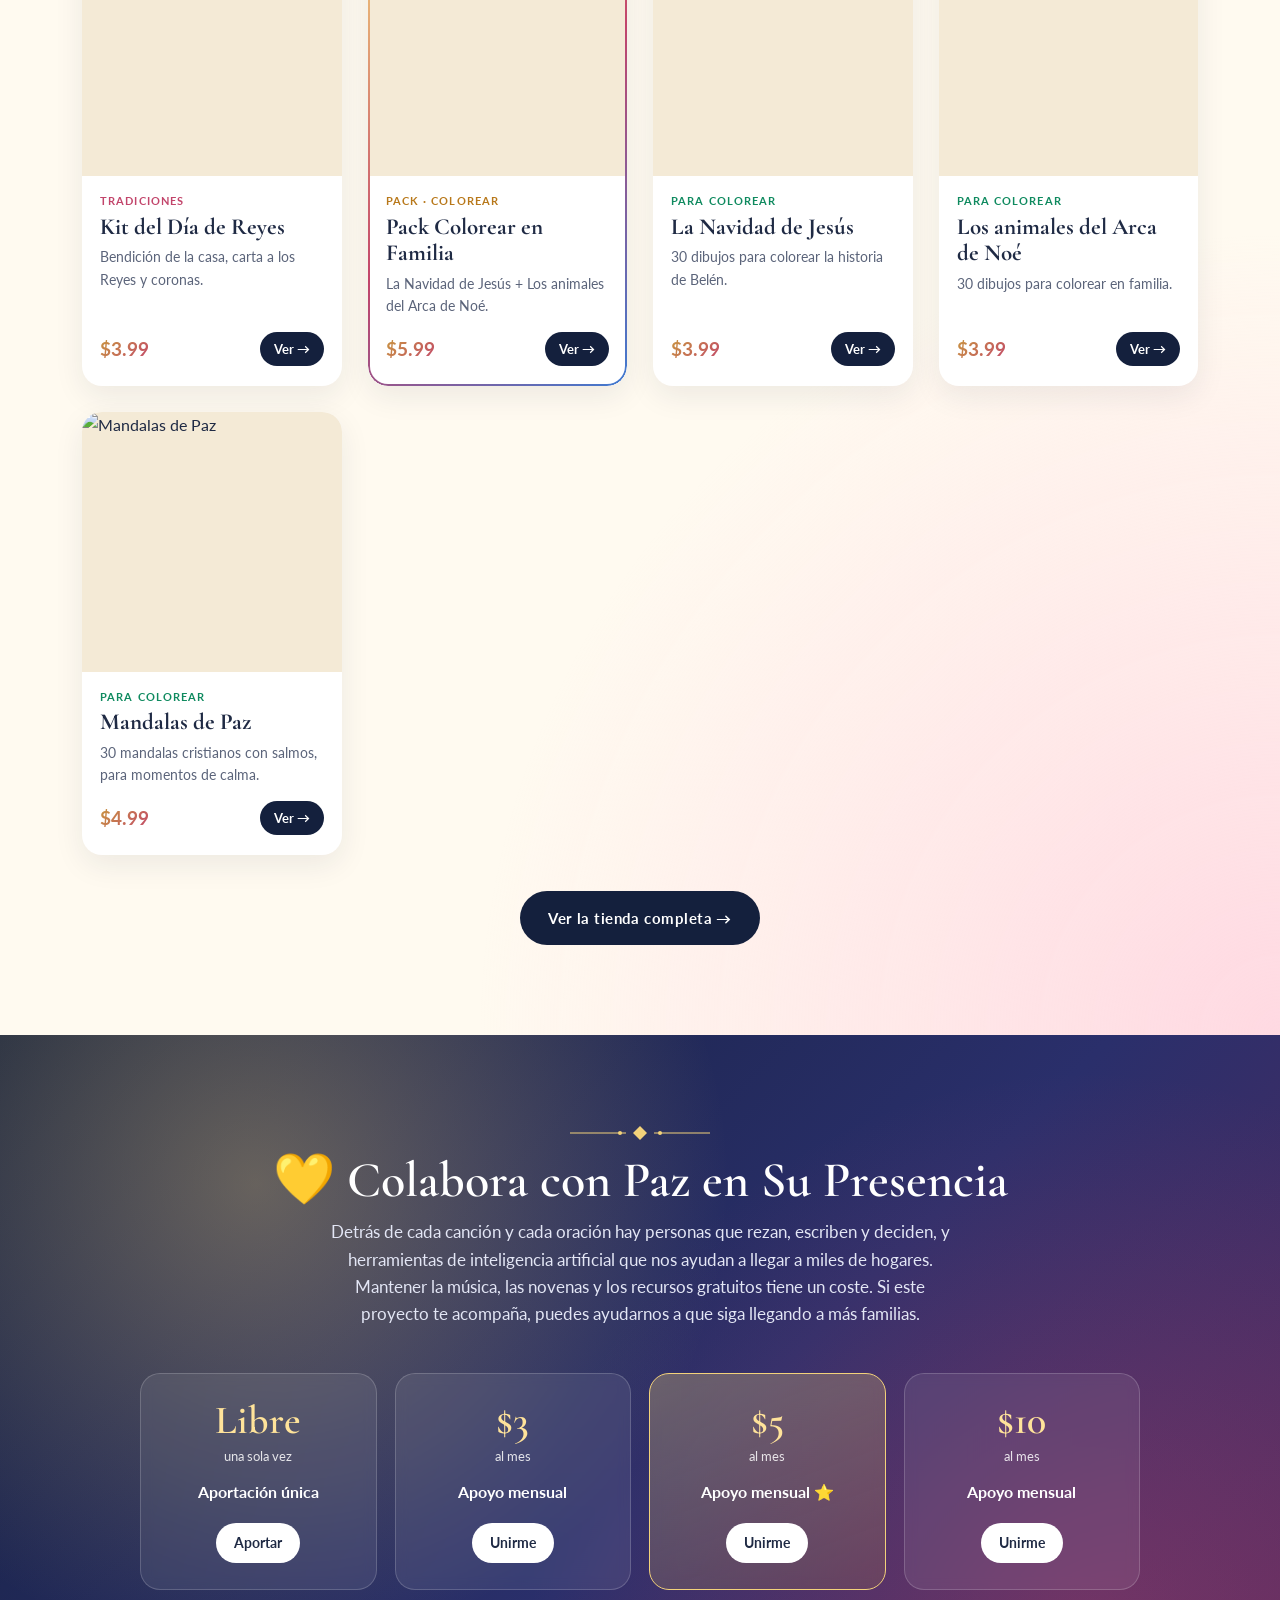
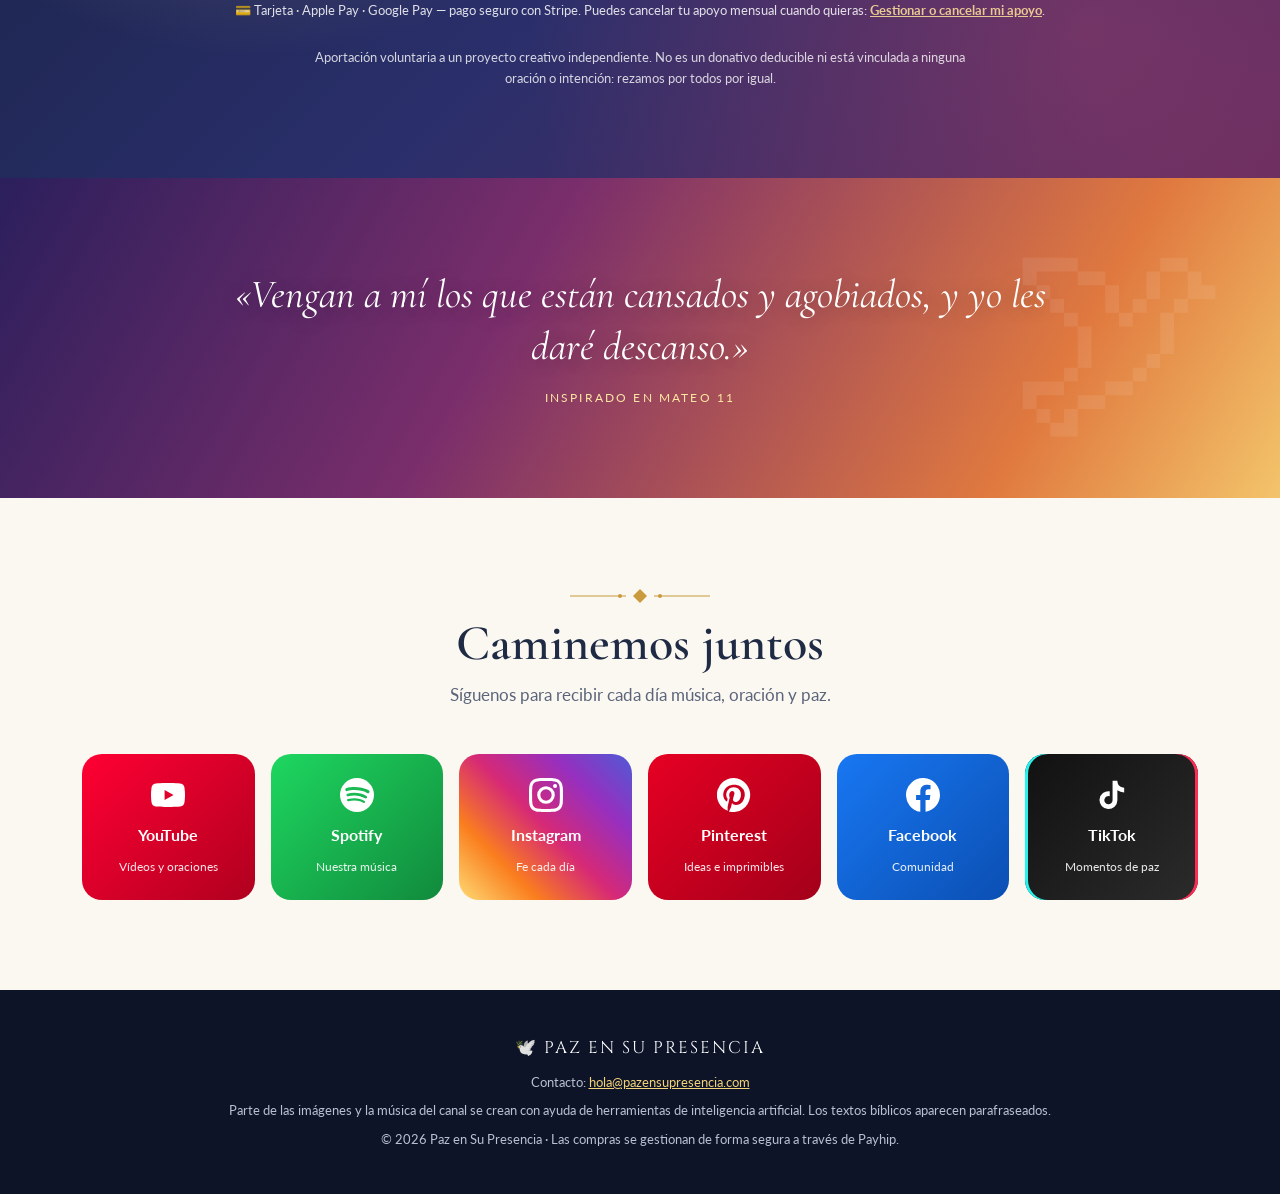
==== commit 13b0bd0b: "Añade sección Colabora Co-Authored-By: Claude Opus 5 <noreply@anthropic.com>" ====
--- a/index.html
+++ b/index.html
@@ -115,6 +115,22 @@
 .go{font-size:13px;font-weight:700;color:#fff;background:var(--navy);padding:7px 14px;border-radius:999px}
 .tag{position:absolute;z-index:2;margin:12px;background:linear-gradient(135deg,#c2456b,#e0793f);color:#fff;font-size:11px;font-weight:700;letter-spacing:.12em;padding:6px 11px;border-radius:999px;box-shadow:0 6px 16px rgba(194,69,107,.4)}
 .center{text-align:center;margin-top:36px}
+/* COLABORA */
+.give{color:#fff;text-align:center;background:radial-gradient(circle at 20% 20%,rgba(243,210,122,.35),transparent 40%),radial-gradient(circle at 85% 80%,rgba(194,69,107,.35),transparent 45%),linear-gradient(135deg,#14203d,#2a2f6b 55%,#5a2a5e)}
+.give .title p{color:#e3e6f5}
+.give h2 .heart{display:inline-block;animation:beat 1.8s ease-in-out infinite}
+@keyframes beat{50%{transform:scale(1.15)}}
+.tiers{display:grid;grid-template-columns:repeat(4,minmax(0,1fr));gap:18px;max-width:1000px;margin:0 auto}
+.tier{background:rgba(255,255,255,.08);border:1px solid rgba(255,255,255,.18);border-radius:20px;padding:26px 18px;text-decoration:none;color:#fff;display:flex;flex-direction:column;align-items:center;gap:6px;transition:transform .2s,background .2s;backdrop-filter:blur(6px)}
+.tier:hover{transform:translateY(-6px);background:rgba(255,255,255,.14)}
+.tier.star{background:linear-gradient(160deg,rgba(243,210,122,.3),rgba(201,154,62,.15));border-color:#f3d27a}
+.tier .amt{font-family:'Cormorant Garamond',serif;font-size:40px;font-weight:600;color:#ffe39a;line-height:1}
+.tier .per{font-size:13px;opacity:.85}
+.tier .lbl{font-weight:700;margin-top:6px}
+.tier .cta2{margin-top:12px;background:#fff;color:#1F2A44;font-weight:700;font-size:14px;padding:9px 18px;border-radius:999px}
+.give .note{max-width:680px;margin:26px auto 0;font-size:13px;opacity:.8}
+.give .pay{margin-top:10px;font-size:13px;opacity:.85}
+@media(max-width:860px){.tiers{grid-template-columns:repeat(2,minmax(0,1fr))}}
 /* VERSE */
 .verse{color:#fff;text-align:center;background:linear-gradient(120deg,#2b1f5c 0%,#7a2e6b 40%,#e0793f 80%,#f3c46a 100%);overflow:hidden}
 .verse::before{content:"🕊";position:absolute;font-size:220px;opacity:.08;right:4%;top:-30px}
@@ -155,6 +171,7 @@
   <li><a href="#novena">Novena gratis</a></li>
   <li><a href="#musica">Música</a></li>
   <li><a href="#tienda">Tienda</a></li>
+  <li><a href="#colabora">Colabora</a></li>
   <li><a href="#redes">Síguenos</a></li>
  </ul>
 </div></nav>
@@ -232,6 +249,24 @@
  </div>
 </section>
 
+<section class="give" id="colabora">
+ <div class="wrap">
+  <div class="title">
+   <svg class="orn" viewBox="0 0 140 16" style="color:#f3d27a"><path d="M0 8h56M84 8h56" stroke="currentColor"/><path d="M70 1l7 7-7 7-7-7z" fill="currentColor"/><circle cx="50" cy="8" r="2" fill="currentColor"/><circle cx="90" cy="8" r="2" fill="currentColor"/></svg>
+   <h2><span class="heart">💛</span> Colabora con Paz en Su Presencia</h2>
+   <p>Detrás de cada canción y cada oración hay personas que rezan, escriben y deciden, y herramientas de inteligencia artificial que nos ayudan a llegar a miles de hogares. Mantener la música, las novenas y los recursos gratuitos tiene un coste. Si este proyecto te acompaña, puedes ayudarnos a que siga llegando a más familias.</p>
+  </div>
+  <div class="tiers">
+   <a class="tier" href="https://buy.stripe.com/8x2cN42Ae2DN09e5IDdjO00" target="_blank" rel="noopener"><span class="amt">Libre</span><span class="per">una sola vez</span><span class="lbl">Aportación única</span><span class="cta2">Aportar</span></a>
+   <a class="tier" href="https://buy.stripe.com/4gMaEWfn03HR5ty7QLdjO01" target="_blank" rel="noopener"><span class="amt">$3</span><span class="per">al mes</span><span class="lbl">Apoyo mensual</span><span class="cta2">Unirme</span></a>
+   <a class="tier star" href="https://buy.stripe.com/9B6fZg1wa3HRcW01sndjO02" target="_blank" rel="noopener"><span class="amt">$5</span><span class="per">al mes</span><span class="lbl">Apoyo mensual ⭐</span><span class="cta2">Unirme</span></a>
+   <a class="tier" href="https://buy.stripe.com/9B65kC4Imdir09eb2XdjO03" target="_blank" rel="noopener"><span class="amt">$10</span><span class="per">al mes</span><span class="lbl">Apoyo mensual</span><span class="cta2">Unirme</span></a>
+  </div>
+  <p class="pay">💳 Tarjeta · Apple Pay · Google Pay — pago seguro con Stripe. Puedes cancelar tu apoyo mensual cuando quieras: <a href="https://billing.stripe.com/p/login/8x2cN42Ae2DN09e5IDdjO00" target="_blank" rel="noopener" style="color:#ffe39a;font-weight:700">Gestionar o cancelar mi apoyo</a>.</p>
+  <p class="note">Aportación voluntaria a un proyecto creativo independiente. No es un donativo deducible ni está vinculada a ninguna oración o intención: rezamos por todos por igual.</p>
+ </div>
+</section>
+
 <section class="verse">
  <div class="wrap">
   <p>«Vengan a mí los que están cansados y agobiados, y yo les daré descanso.»</p>
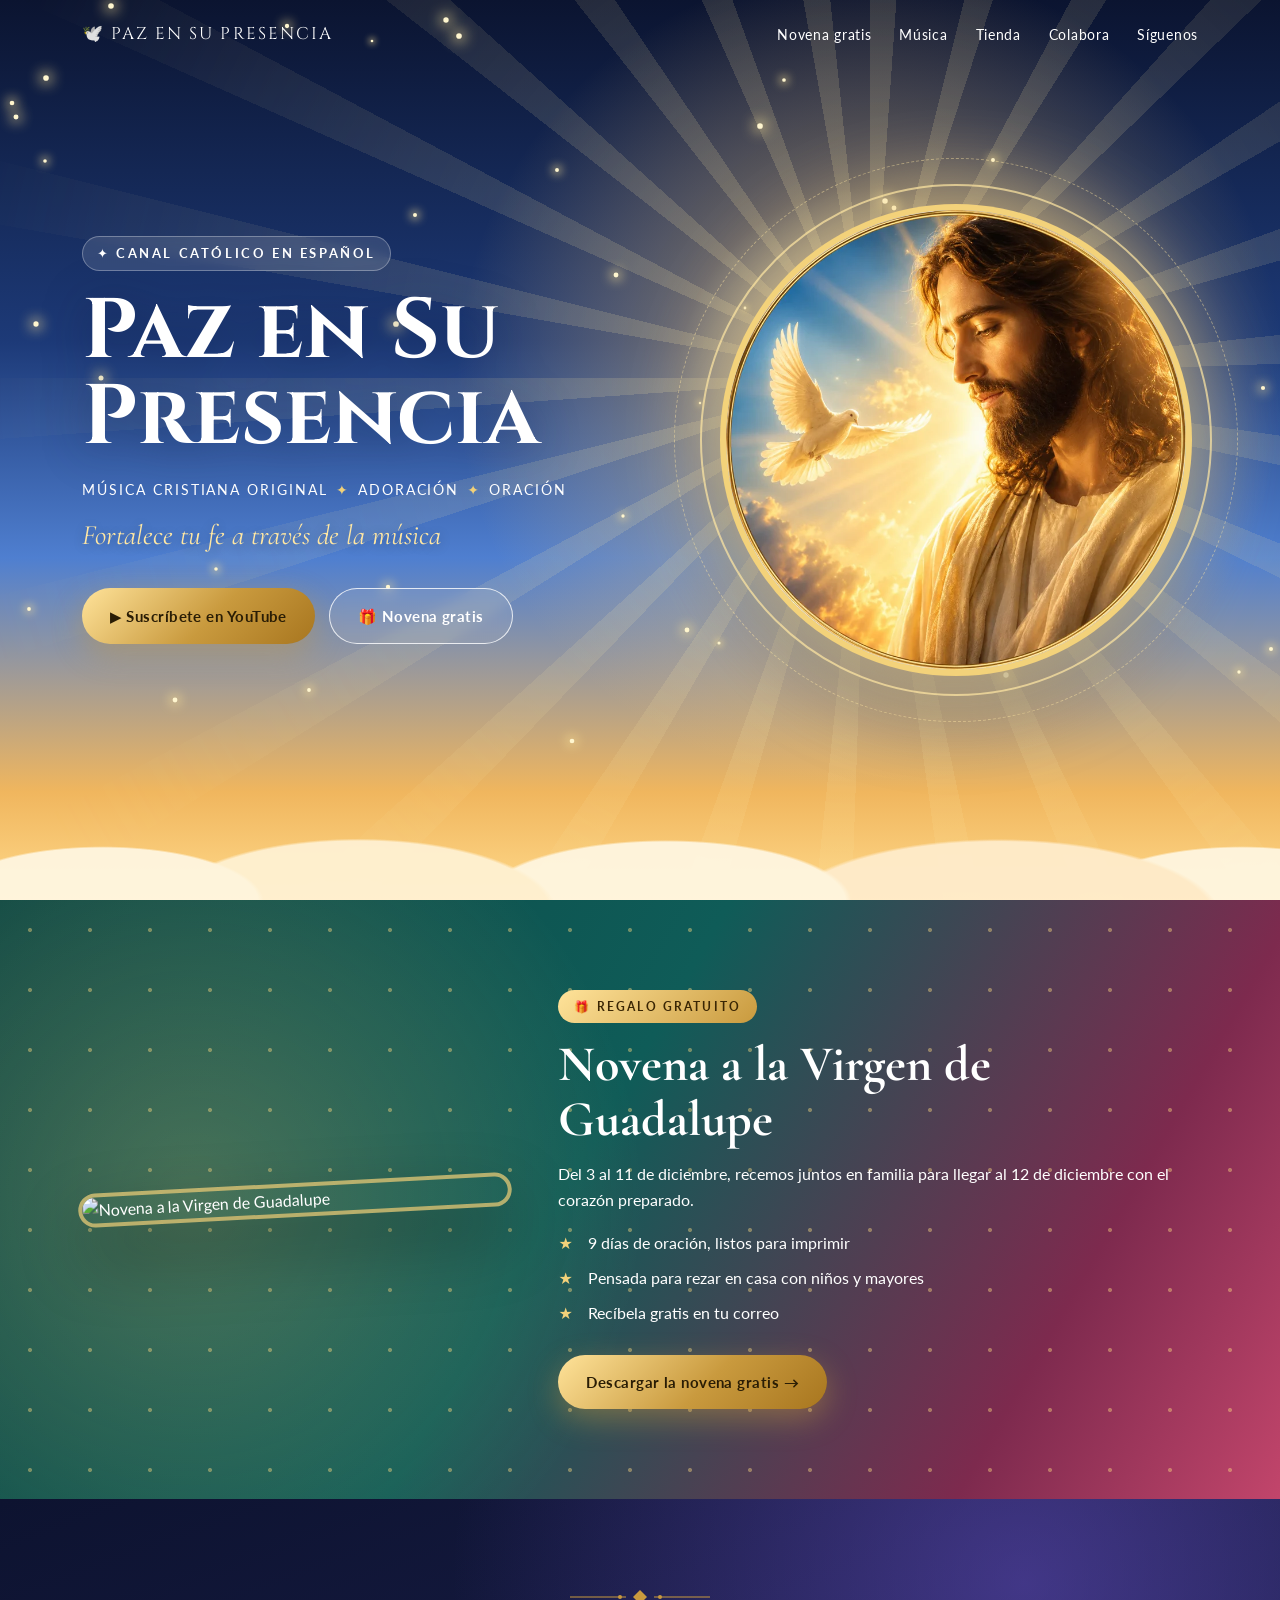
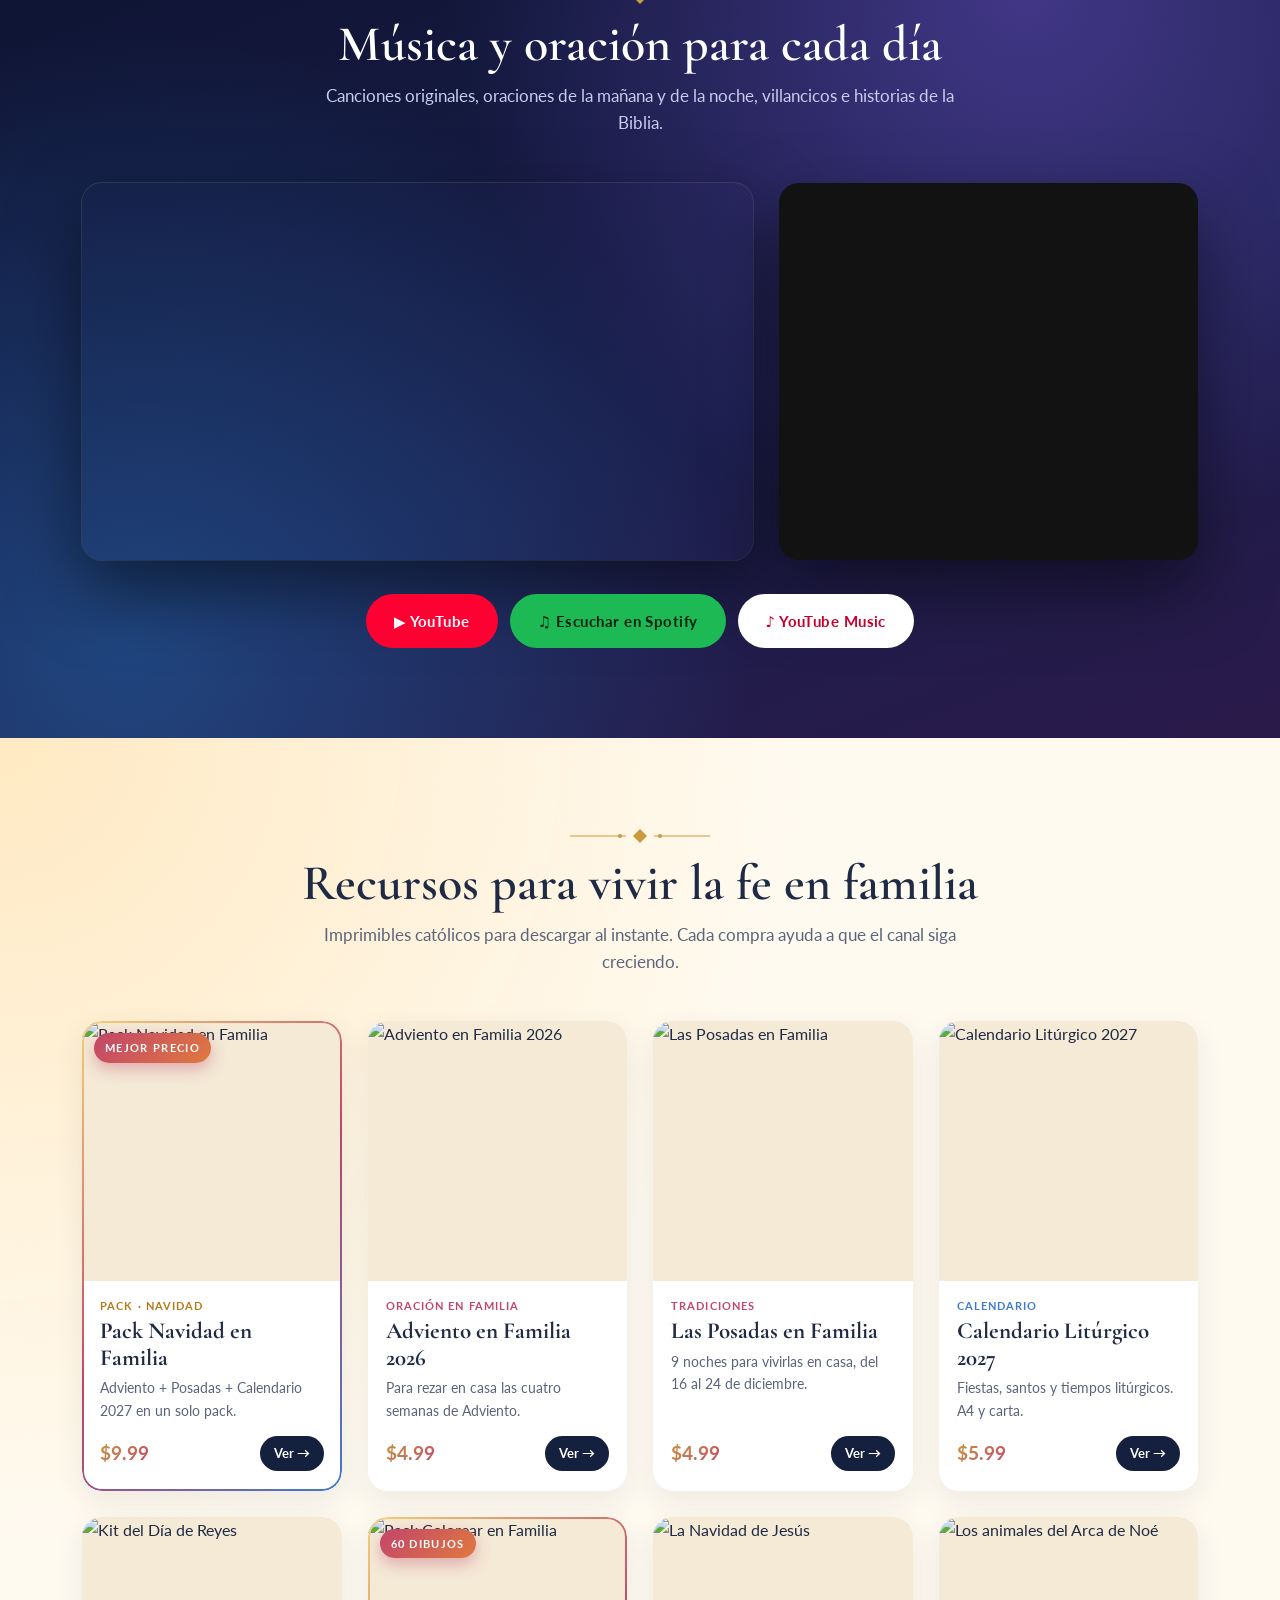
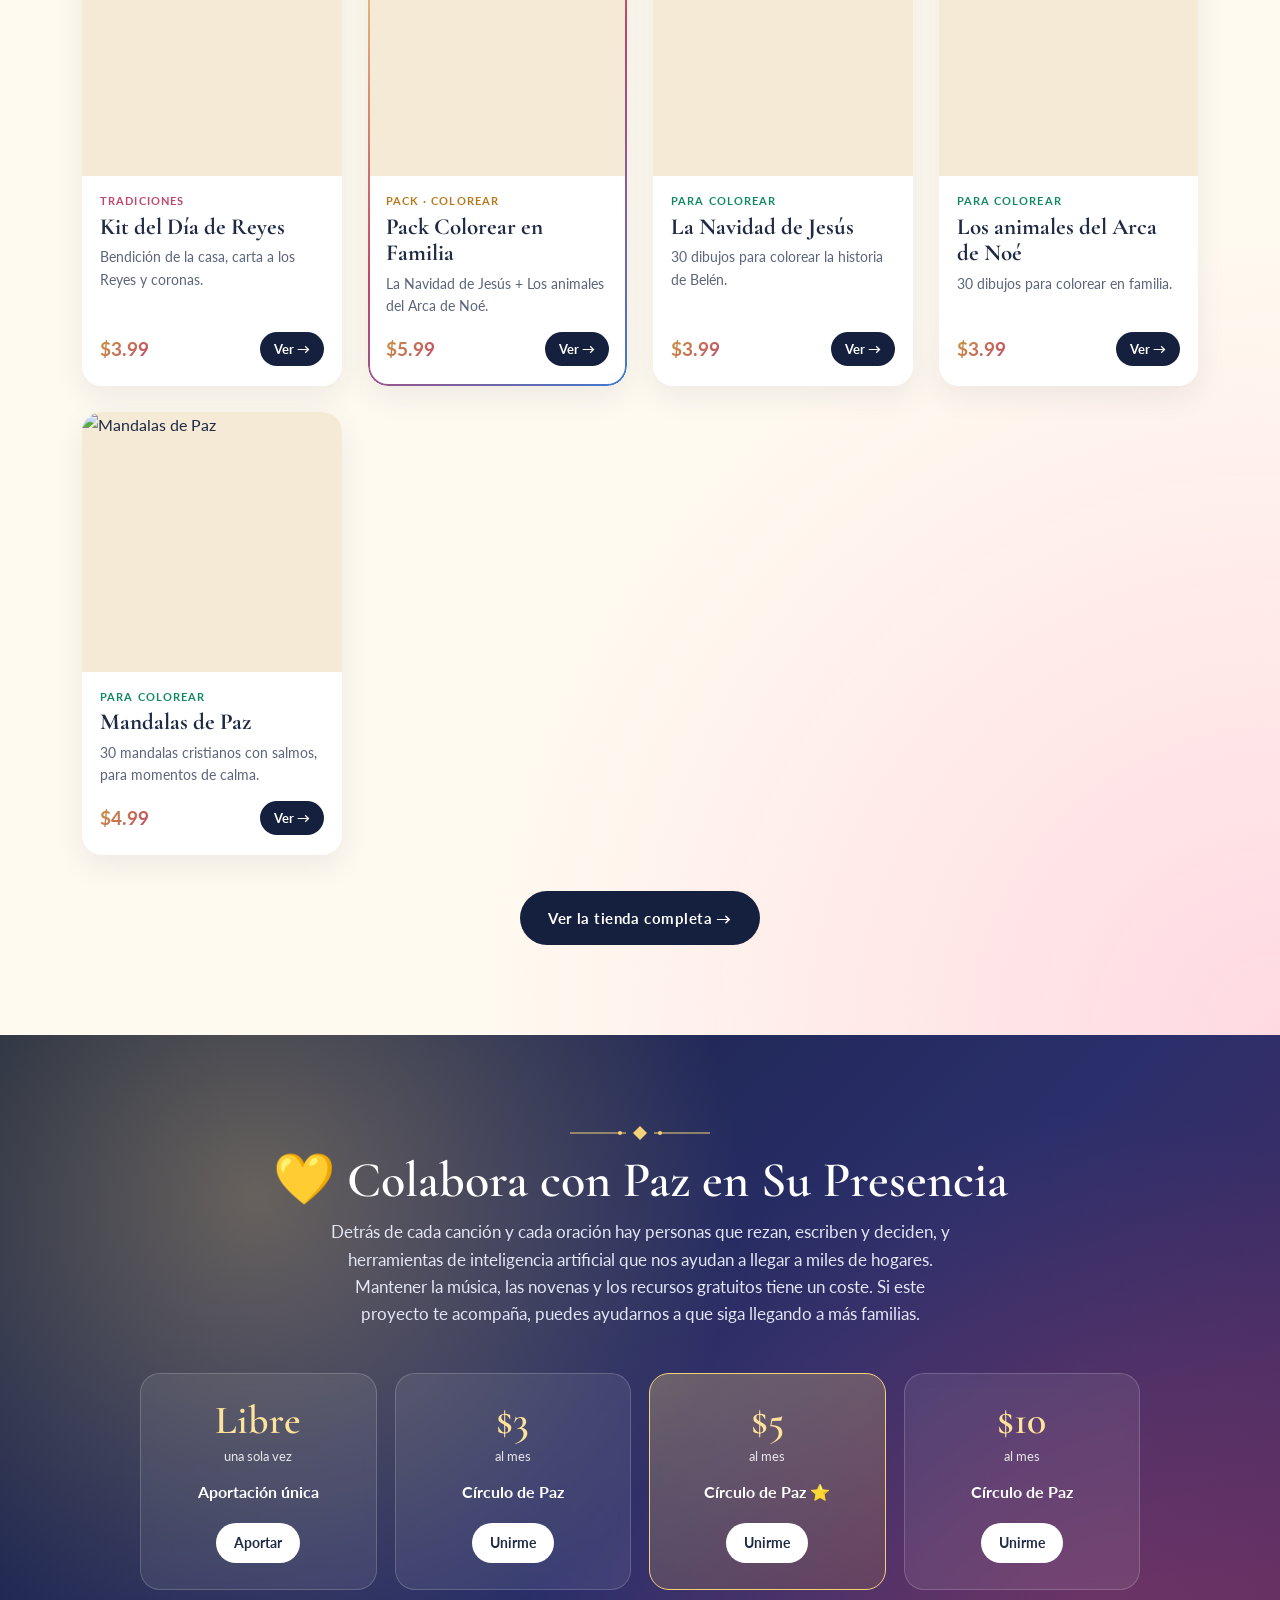
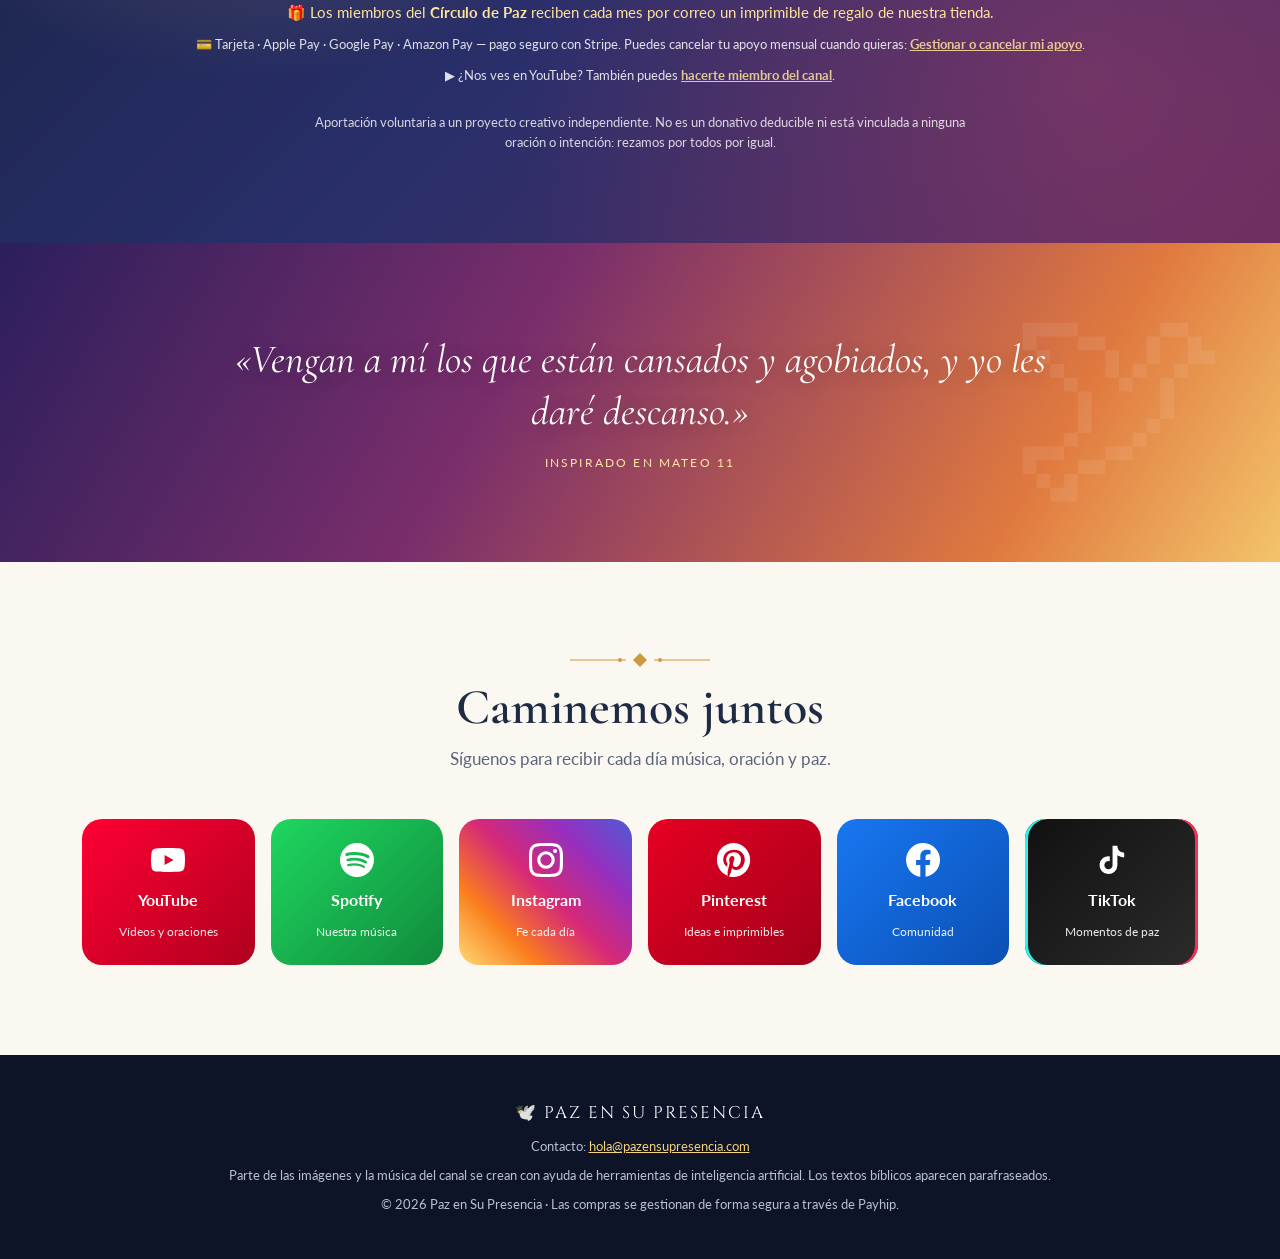
==== commit 4873ec65: "Círculo de Paz Co-Authored-By: Claude Opus 5 <noreply@anthropic.com>" ====
--- a/index.html
+++ b/index.html
@@ -258,11 +258,13 @@
   </div>
   <div class="tiers">
    <a class="tier" href="https://buy.stripe.com/8x2cN42Ae2DN09e5IDdjO00" target="_blank" rel="noopener"><span class="amt">Libre</span><span class="per">una sola vez</span><span class="lbl">Aportación única</span><span class="cta2">Aportar</span></a>
-   <a class="tier" href="https://buy.stripe.com/4gMaEWfn03HR5ty7QLdjO01" target="_blank" rel="noopener"><span class="amt">$3</span><span class="per">al mes</span><span class="lbl">Apoyo mensual</span><span class="cta2">Unirme</span></a>
-   <a class="tier star" href="https://buy.stripe.com/9B6fZg1wa3HRcW01sndjO02" target="_blank" rel="noopener"><span class="amt">$5</span><span class="per">al mes</span><span class="lbl">Apoyo mensual ⭐</span><span class="cta2">Unirme</span></a>
-   <a class="tier" href="https://buy.stripe.com/9B65kC4Imdir09eb2XdjO03" target="_blank" rel="noopener"><span class="amt">$10</span><span class="per">al mes</span><span class="lbl">Apoyo mensual</span><span class="cta2">Unirme</span></a>
-  </div>
-  <p class="pay">💳 Tarjeta · Apple Pay · Google Pay — pago seguro con Stripe. Puedes cancelar tu apoyo mensual cuando quieras: <a href="https://billing.stripe.com/p/login/8x2cN42Ae2DN09e5IDdjO00" target="_blank" rel="noopener" style="color:#ffe39a;font-weight:700">Gestionar o cancelar mi apoyo</a>.</p>
+   <a class="tier" href="https://buy.stripe.com/4gMaEWfn03HR5ty7QLdjO01" target="_blank" rel="noopener"><span class="amt">$3</span><span class="per">al mes</span><span class="lbl">Círculo de Paz</span><span class="cta2">Unirme</span></a>
+   <a class="tier star" href="https://buy.stripe.com/9B6fZg1wa3HRcW01sndjO02" target="_blank" rel="noopener"><span class="amt">$5</span><span class="per">al mes</span><span class="lbl">Círculo de Paz ⭐</span><span class="cta2">Unirme</span></a>
+   <a class="tier" href="https://buy.stripe.com/9B65kC4Imdir09eb2XdjO03" target="_blank" rel="noopener"><span class="amt">$10</span><span class="per">al mes</span><span class="lbl">Círculo de Paz</span><span class="cta2">Unirme</span></a>
+  </div>
+  <p class="pay" style="font-size:15px;opacity:1;color:#ffe39a">🎁 Los miembros del <b>Círculo de Paz</b> reciben cada mes por correo un imprimible de regalo de nuestra tienda.</p>
+  <p class="pay">💳 Tarjeta · Apple Pay · Google Pay · Amazon Pay — pago seguro con Stripe. Puedes cancelar tu apoyo mensual cuando quieras: <a href="https://billing.stripe.com/p/login/8x2cN42Ae2DN09e5IDdjO00" target="_blank" rel="noopener" style="color:#ffe39a;font-weight:700">Gestionar o cancelar mi apoyo</a>.</p>
+  <p class="pay">▶ ¿Nos ves en YouTube? También puedes <a href="https://www.youtube.com/channel/UC7rshDFrKsfQ3rR3VX9ui_A/join" target="_blank" rel="noopener" style="color:#ffe39a;font-weight:700">hacerte miembro del canal</a>.</p>
   <p class="note">Aportación voluntaria a un proyecto creativo independiente. No es un donativo deducible ni está vinculada a ninguna oración o intención: rezamos por todos por igual.</p>
  </div>
 </section>
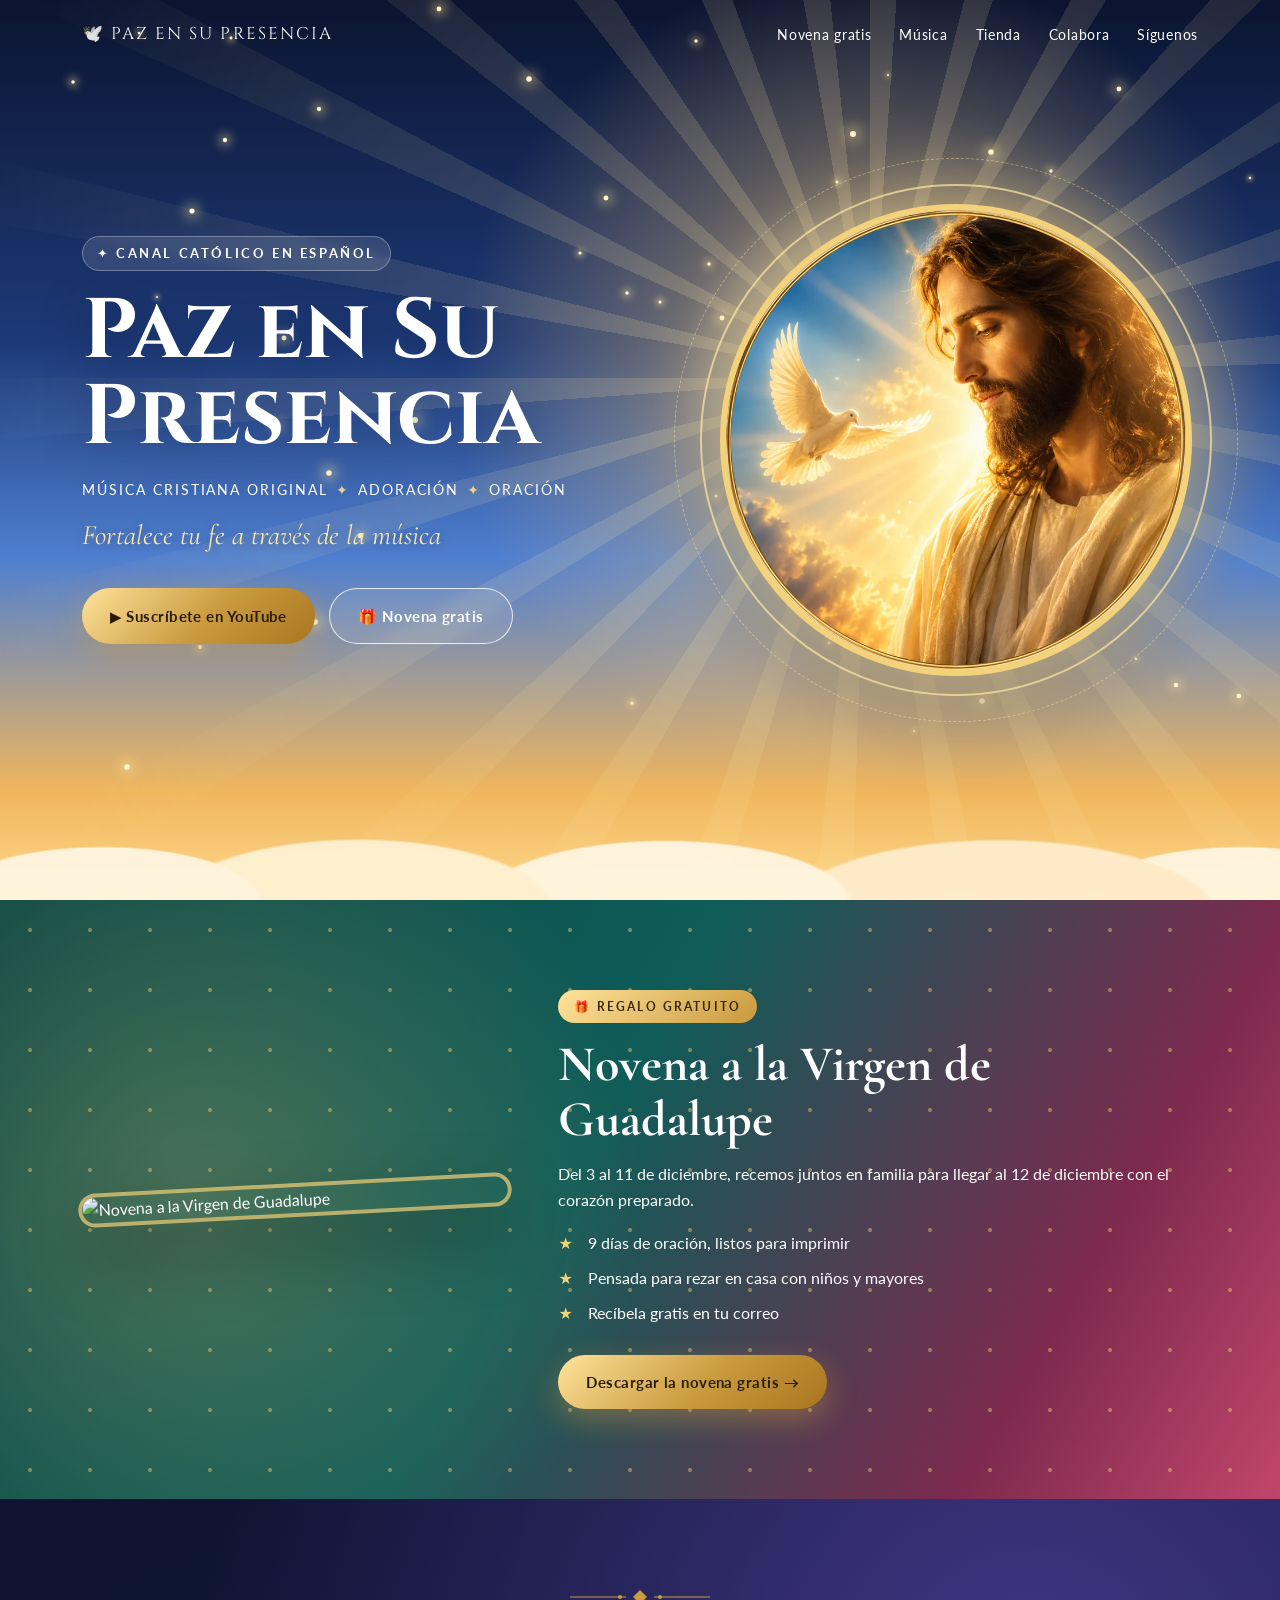
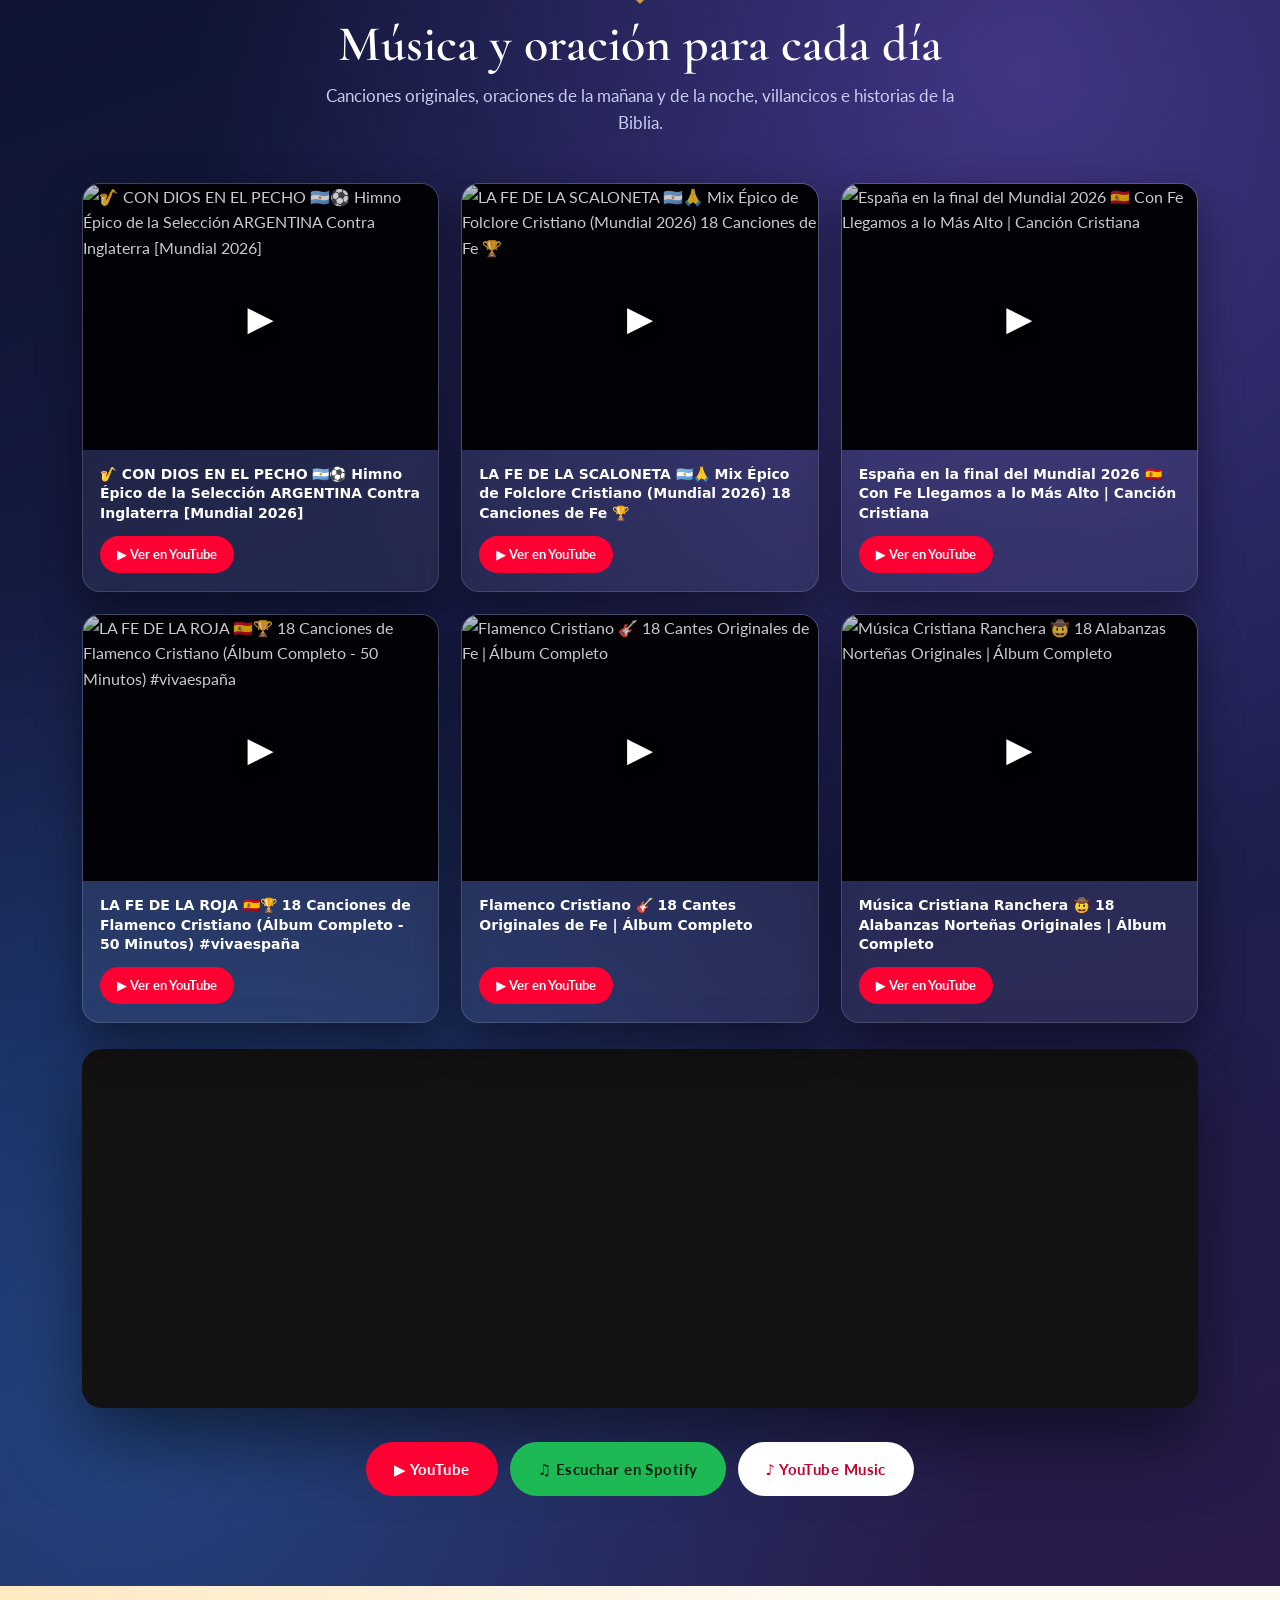
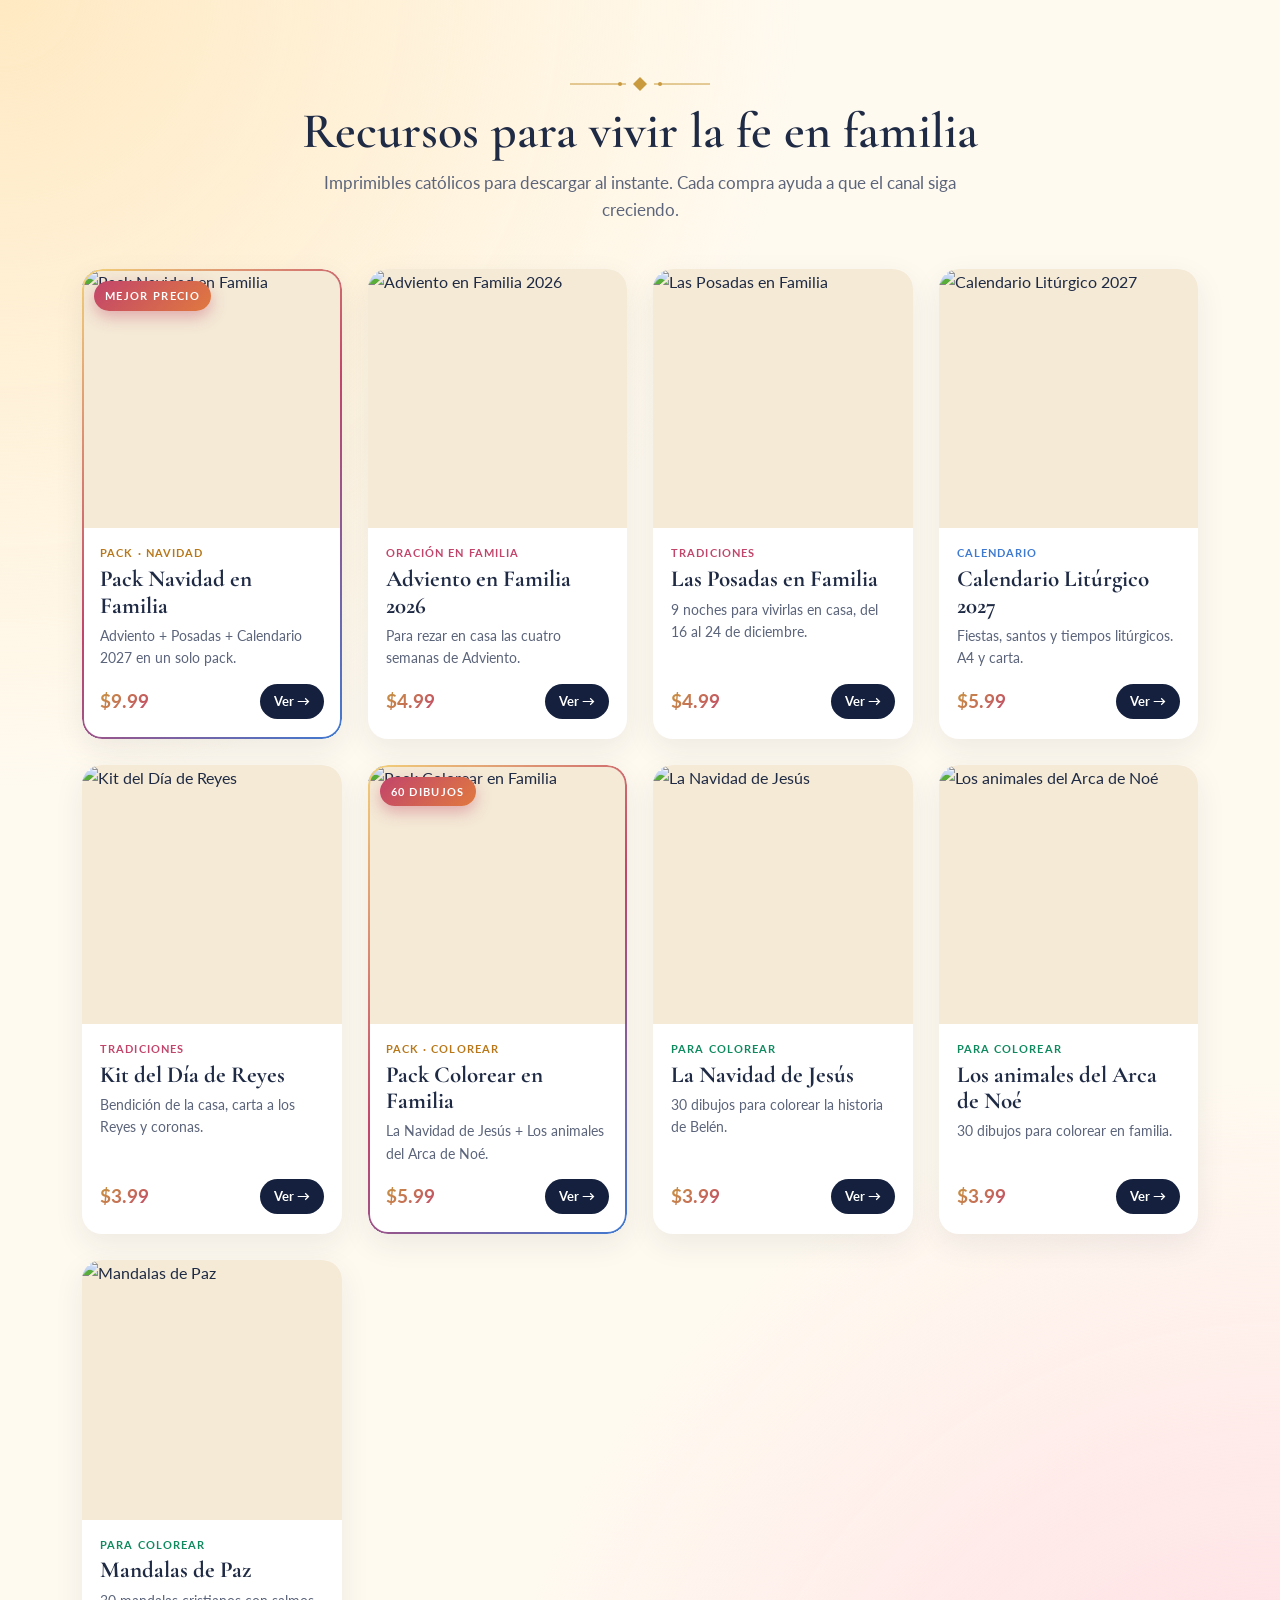
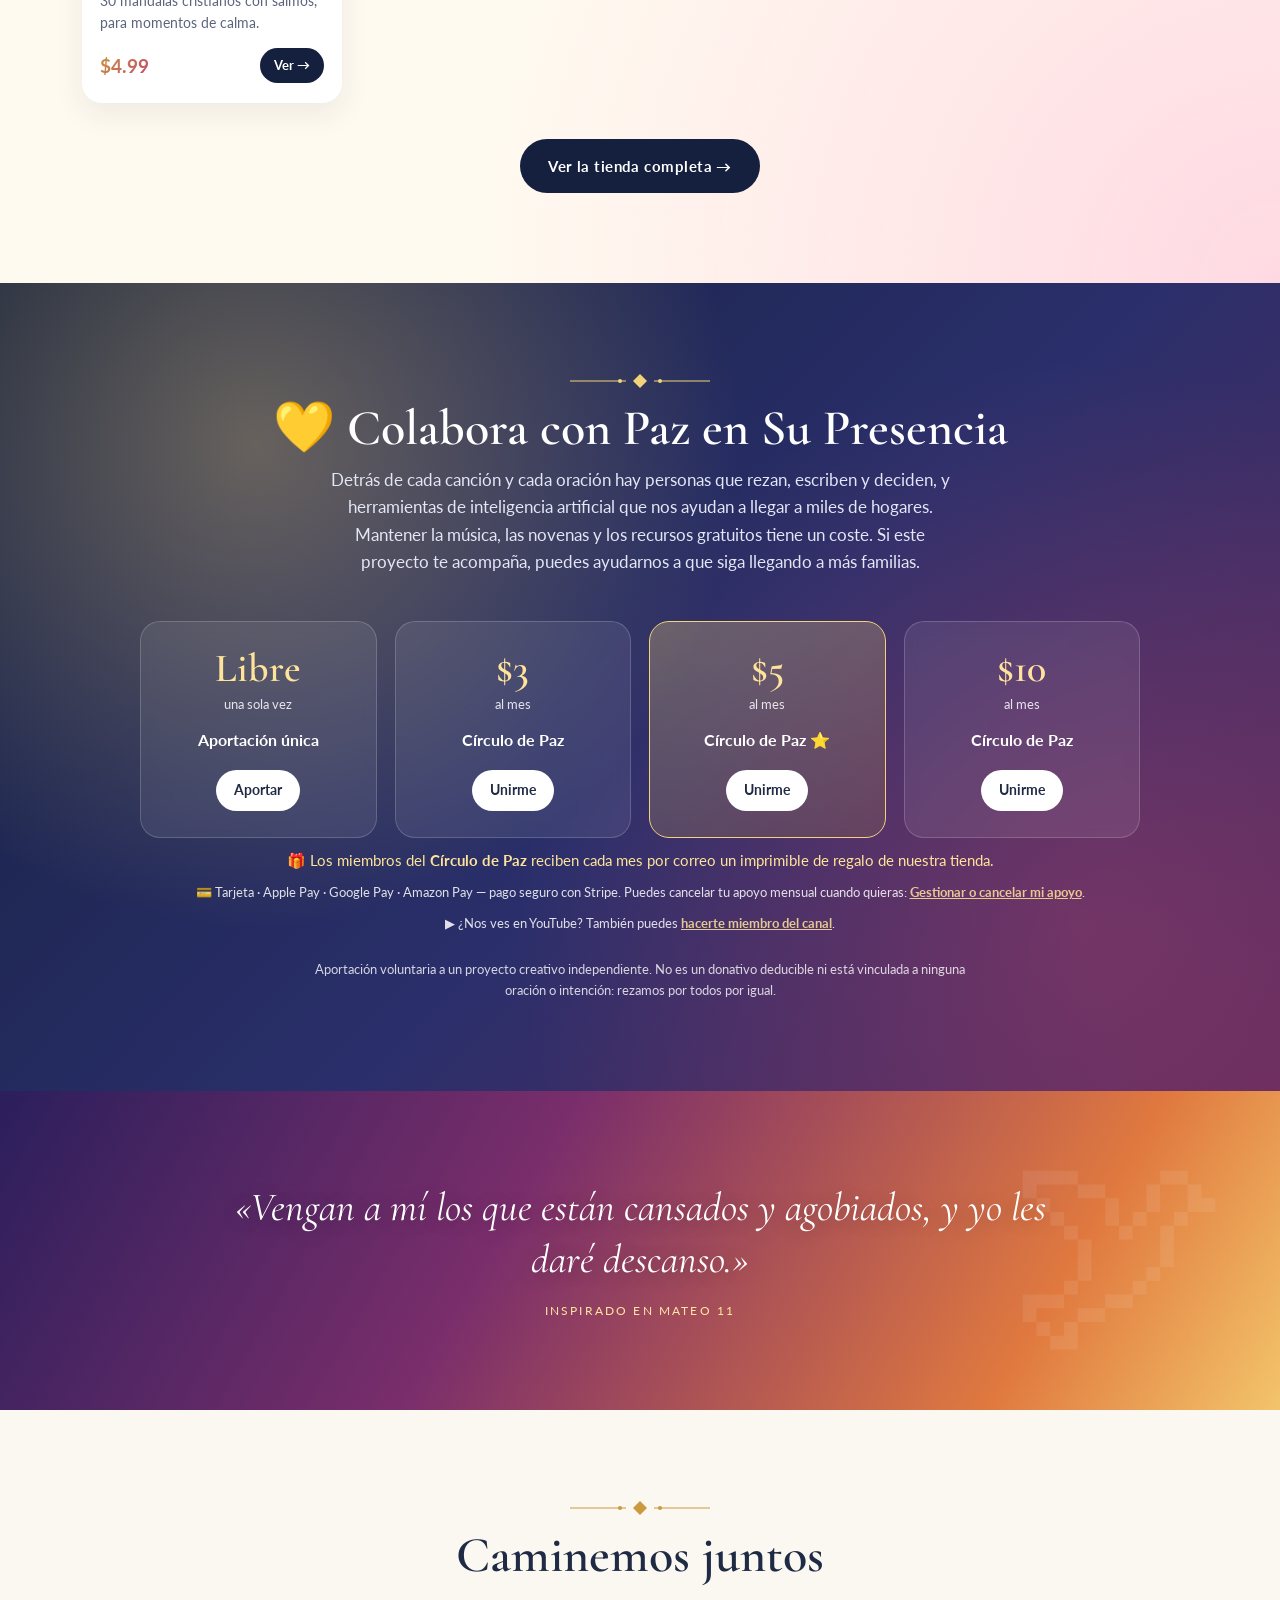
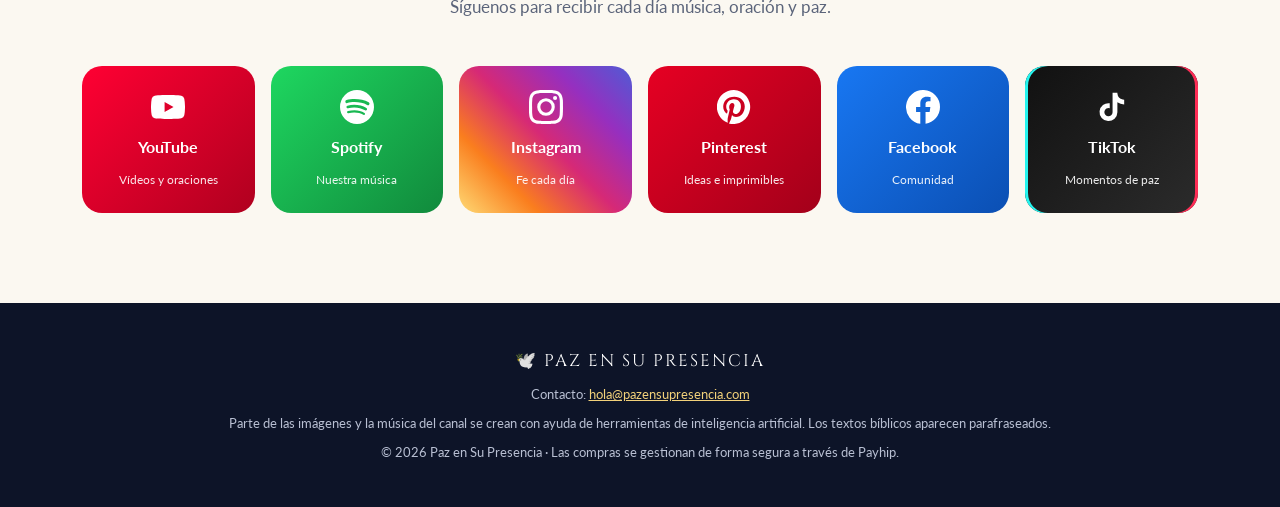
==== commit 06df7d74: "Cuadrícula de vídeos Co-Authored-By: Claude Opus 5 <noreply@anthropic.com>" ====
--- a/index.html
+++ b/index.html
@@ -89,8 +89,19 @@
 .music{color:#fff;background:radial-gradient(circle at 80% 10%,rgba(120,90,220,.45),transparent 45%),radial-gradient(circle at 10% 90%,rgba(40,140,220,.35),transparent 45%),linear-gradient(160deg,#0d1330,#1b1f4d 60%,#2a1a4a)}
 .music .title p{color:#c8cdf0}
 .mgrid{display:grid;grid-template-columns:1.6fr 1fr;gap:26px;align-items:stretch}
-.video{aspect-ratio:16/9;border-radius:20px;overflow:hidden;box-shadow:0 30px 70px rgba(0,0,0,.5),0 0 0 1px rgba(255,255,255,.12)}
-.video iframe{width:100%;height:100%;border:0}
+.vgrid{display:grid;grid-template-columns:repeat(3,minmax(0,1fr));gap:22px}
+.vcard{display:flex;flex-direction:column;background:rgba(255,255,255,.06);border:1px solid rgba(255,255,255,.14);border-radius:18px;overflow:hidden;text-decoration:none;color:#fff;box-shadow:0 18px 44px rgba(0,0,0,.45);transition:transform .2s,background .2s}
+.vcard:hover{transform:translateY(-6px);background:rgba(255,255,255,.12)}
+.vthumb{position:relative;display:block;aspect-ratio:16/9;background:#000}
+.vthumb img{width:100%;height:100%;object-fit:cover;display:block}
+.vplay{position:absolute;inset:0;display:flex;align-items:center;justify-content:center;font-size:34px;color:#fff;text-shadow:0 4px 14px rgba(0,0,0,.6);background:rgba(10,12,30,.22);transition:background .2s}
+.vcard:hover .vplay{background:rgba(10,12,30,.05)}
+.vtxt{padding:15px 17px 18px;display:flex;flex-direction:column;gap:13px;flex:1}
+.vtitle{font-size:14px;line-height:1.38;font-weight:600;display:-webkit-box;-webkit-line-clamp:3;-webkit-box-orient:vertical;overflow:hidden}
+.vbtn{margin-top:auto;align-self:flex-start;background:#ff0033;color:#fff;font-weight:700;font-size:13px;padding:8px 17px;border-radius:999px}
+.spot-wide{margin-top:26px}
+@media(max-width:980px){.vgrid{grid-template-columns:repeat(2,minmax(0,1fr))}}
+@media(max-width:560px){.vgrid{grid-template-columns:1fr}}
 .spot{border-radius:20px;overflow:hidden;background:#121212;box-shadow:0 30px 70px rgba(0,0,0,.5);min-height:352px}
 .spot iframe{width:100%;height:100%;min-height:352px;border:0}
 .listen{display:flex;justify-content:center;gap:12px;flex-wrap:wrap;margin-top:34px}
@@ -216,10 +227,33 @@
    <h2>Música y oración para cada día</h2>
    <p>Canciones originales, oraciones de la mañana y de la noche, villancicos e historias de la Biblia.</p>
   </div>
-  <div class="mgrid">
-   <div class="video"><iframe src="https://www.youtube.com/embed/videoseries?list=UU7rshDFrKsfQ3rR3VX9ui_A" title="Últimos vídeos de Paz en Su Presencia" loading="lazy" referrerpolicy="strict-origin-when-cross-origin" allow="accelerometer; autoplay; clipboard-write; encrypted-media; gyroscope; picture-in-picture" allowfullscreen></iframe></div>
-   <div class="spot"><iframe src="https://open.spotify.com/embed/artist/4fGFrnjkPyAhubtV4lOs6Q?utm_source=generator&theme=0" title="Paz en Su Presencia en Spotify" loading="lazy" allow="autoplay; clipboard-write; encrypted-media; fullscreen; picture-in-picture"></iframe></div>
-  </div>
+  <div class="vgrid">
+   <a class="vcard" href="https://www.youtube.com/watch?v=QBFvdHKFz4c" target="_blank" rel="noopener" title="🎷 CON DIOS EN EL PECHO 🇦🇷⚽ Himno Épico de la Selección ARGENTINA Contra Inglaterra [Mundial 2026]">
+    <span class="vthumb"><img src="https://i.ytimg.com/vi/QBFvdHKFz4c/hqdefault.jpg" alt="🎷 CON DIOS EN EL PECHO 🇦🇷⚽ Himno Épico de la Selección ARGENTINA Contra Inglaterra [Mundial 2026]" loading="lazy" width="480" height="360"><span class="vplay">▶</span></span>
+    <span class="vtxt"><span class="vtitle">🎷 CON DIOS EN EL PECHO 🇦🇷⚽ Himno Épico de la Selección ARGENTINA Contra Inglaterra [Mundial 2026]</span><span class="vbtn">▶ Ver en YouTube</span></span>
+   </a>
+   <a class="vcard" href="https://www.youtube.com/watch?v=UM5qphFRZ0M" target="_blank" rel="noopener" title="LA FE DE LA SCALONETA 🇦🇷🙏 Mix Épico de Folclore Cristiano (Mundial 2026) 18 Canciones de Fe 🏆">
+    <span class="vthumb"><img src="https://i.ytimg.com/vi/UM5qphFRZ0M/hqdefault.jpg" alt="LA FE DE LA SCALONETA 🇦🇷🙏 Mix Épico de Folclore Cristiano (Mundial 2026) 18 Canciones de Fe 🏆" loading="lazy" width="480" height="360"><span class="vplay">▶</span></span>
+    <span class="vtxt"><span class="vtitle">LA FE DE LA SCALONETA 🇦🇷🙏 Mix Épico de Folclore Cristiano (Mundial 2026) 18 Canciones de Fe 🏆</span><span class="vbtn">▶ Ver en YouTube</span></span>
+   </a>
+   <a class="vcard" href="https://www.youtube.com/watch?v=5piBxUGEsTU" target="_blank" rel="noopener" title="España en la final del Mundial 2026 🇪🇸 Con Fe Llegamos a lo Más Alto | Canción Cristiana">
+    <span class="vthumb"><img src="https://i.ytimg.com/vi/5piBxUGEsTU/hqdefault.jpg" alt="España en la final del Mundial 2026 🇪🇸 Con Fe Llegamos a lo Más Alto | Canción Cristiana" loading="lazy" width="480" height="360"><span class="vplay">▶</span></span>
+    <span class="vtxt"><span class="vtitle">España en la final del Mundial 2026 🇪🇸 Con Fe Llegamos a lo Más Alto | Canción Cristiana</span><span class="vbtn">▶ Ver en YouTube</span></span>
+   </a>
+   <a class="vcard" href="https://www.youtube.com/watch?v=5JmXM3cSpFk" target="_blank" rel="noopener" title="LA FE DE LA ROJA 🇪🇸🏆 18 Canciones de Flamenco Cristiano (Álbum Completo - 50 Minutos) #vivaespaña">
+    <span class="vthumb"><img src="https://i.ytimg.com/vi/5JmXM3cSpFk/hqdefault.jpg" alt="LA FE DE LA ROJA 🇪🇸🏆 18 Canciones de Flamenco Cristiano (Álbum Completo - 50 Minutos) #vivaespaña" loading="lazy" width="480" height="360"><span class="vplay">▶</span></span>
+    <span class="vtxt"><span class="vtitle">LA FE DE LA ROJA 🇪🇸🏆 18 Canciones de Flamenco Cristiano (Álbum Completo - 50 Minutos) #vivaespaña</span><span class="vbtn">▶ Ver en YouTube</span></span>
+   </a>
+   <a class="vcard" href="https://www.youtube.com/watch?v=ED6cUjhfZYA" target="_blank" rel="noopener" title="Flamenco Cristiano 🎸 18 Cantes Originales de Fe | Álbum Completo">
+    <span class="vthumb"><img src="https://i.ytimg.com/vi/ED6cUjhfZYA/hqdefault.jpg" alt="Flamenco Cristiano 🎸 18 Cantes Originales de Fe | Álbum Completo" loading="lazy" width="480" height="360"><span class="vplay">▶</span></span>
+    <span class="vtxt"><span class="vtitle">Flamenco Cristiano 🎸 18 Cantes Originales de Fe | Álbum Completo</span><span class="vbtn">▶ Ver en YouTube</span></span>
+   </a>
+   <a class="vcard" href="https://www.youtube.com/watch?v=CsQpKkbjIaw" target="_blank" rel="noopener" title="Música Cristiana Ranchera 🤠 18 Alabanzas Norteñas Originales | Álbum Completo">
+    <span class="vthumb"><img src="https://i.ytimg.com/vi/CsQpKkbjIaw/hqdefault.jpg" alt="Música Cristiana Ranchera 🤠 18 Alabanzas Norteñas Originales | Álbum Completo" loading="lazy" width="480" height="360"><span class="vplay">▶</span></span>
+    <span class="vtxt"><span class="vtitle">Música Cristiana Ranchera 🤠 18 Alabanzas Norteñas Originales | Álbum Completo</span><span class="vbtn">▶ Ver en YouTube</span></span>
+   </a>
+  </div>
+  <div class="spot spot-wide"><iframe src="https://open.spotify.com/embed/artist/4fGFrnjkPyAhubtV4lOs6Q?utm_source=generator&theme=0" title="Paz en Su Presencia en Spotify" loading="lazy" allow="autoplay; clipboard-write; encrypted-media; fullscreen; picture-in-picture"></iframe></div>
   <div class="listen">
    <a class="btn b-yt" href="https://www.youtube.com/@PazEnSuPresenciaOficial" target="_blank" rel="noopener">▶ YouTube</a>
    <a class="btn b-sp" href="https://open.spotify.com/intl-es/artist/4fGFrnjkPyAhubtV4lOs6Q" target="_blank" rel="noopener">♫ Escuchar en Spotify</a>
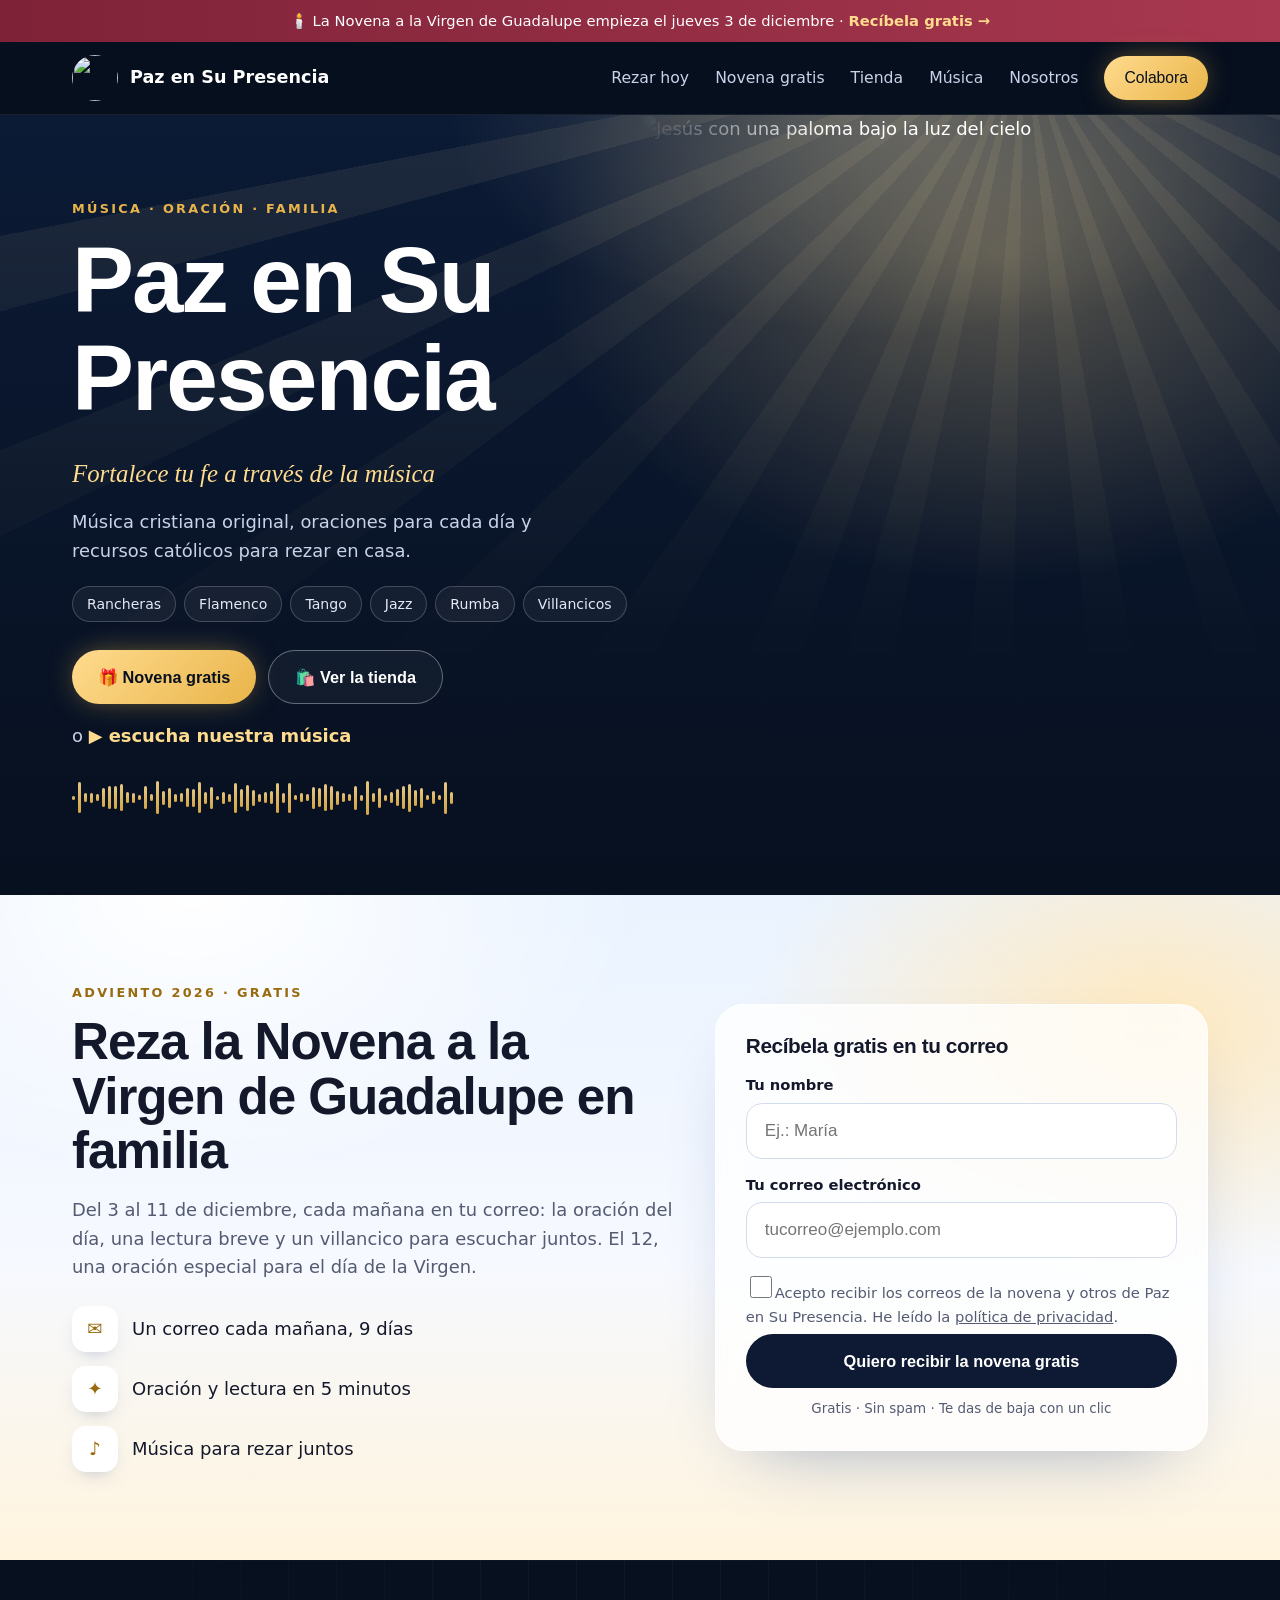
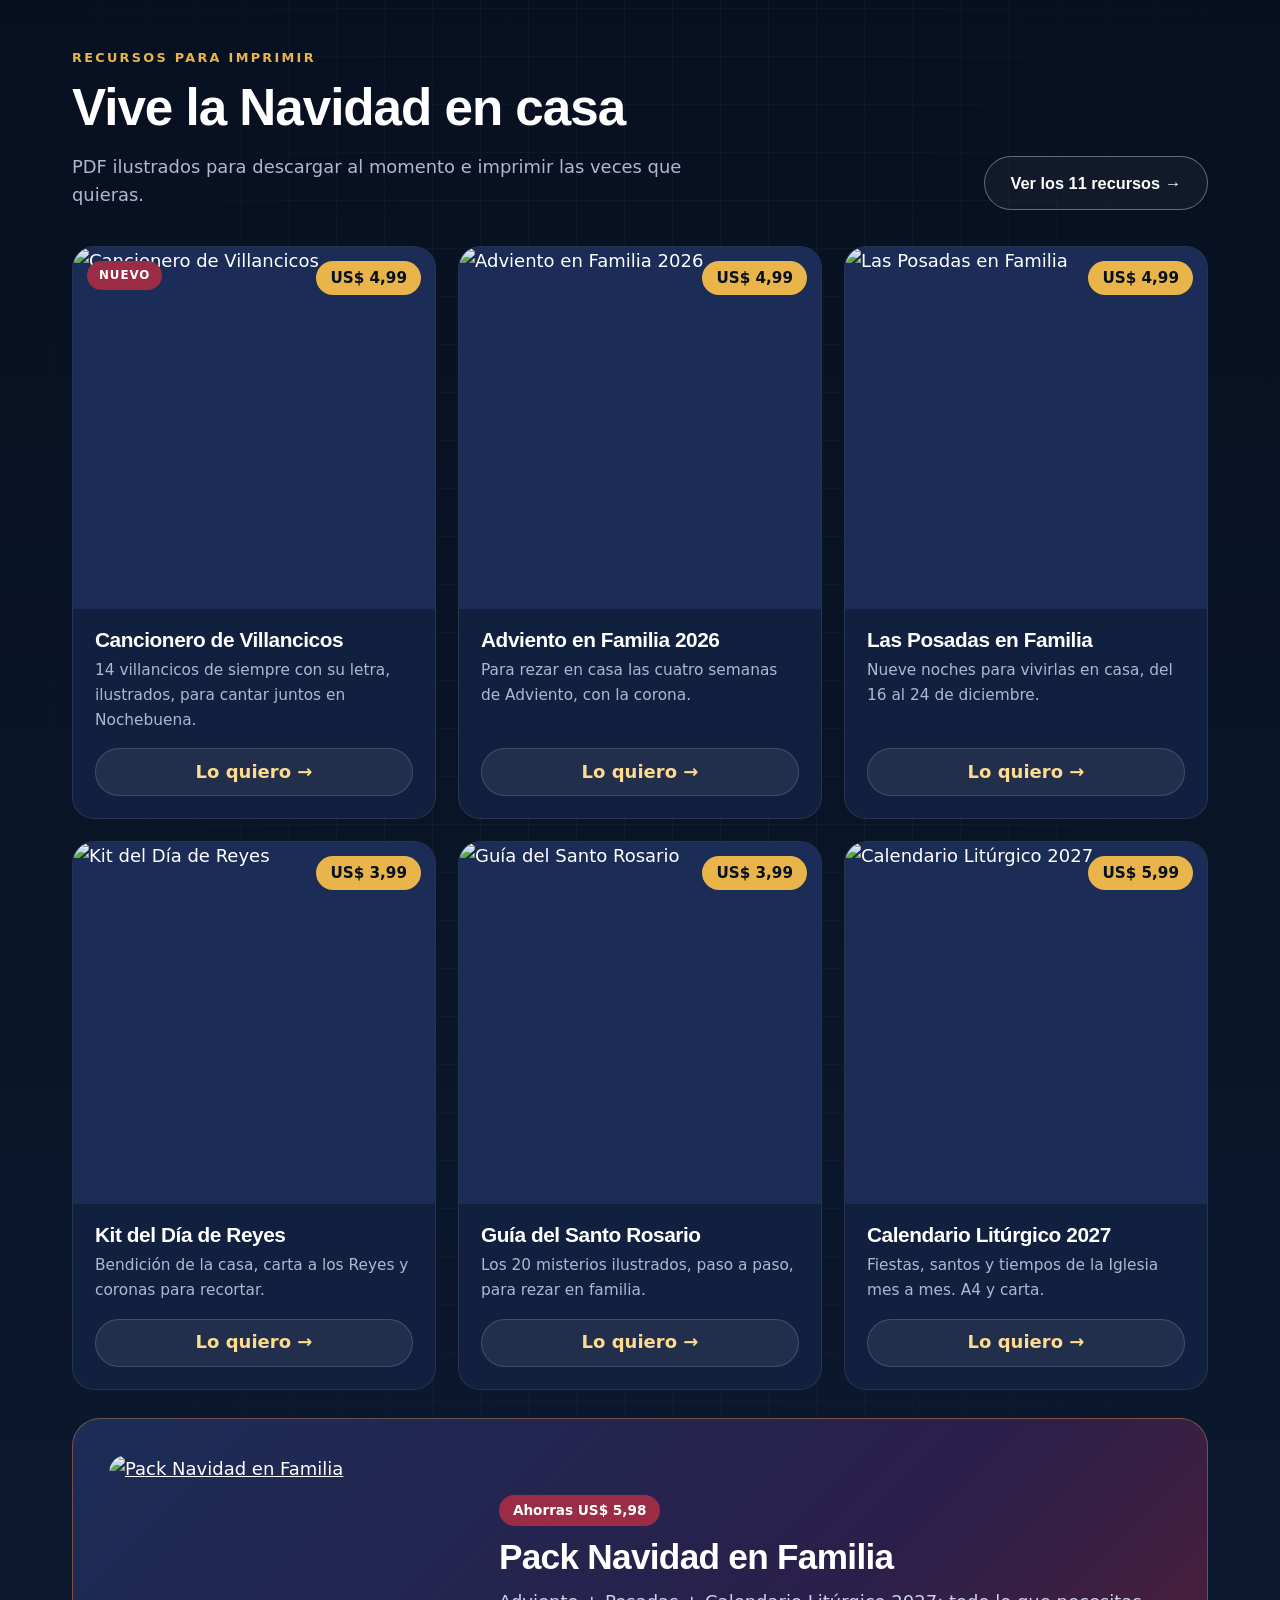
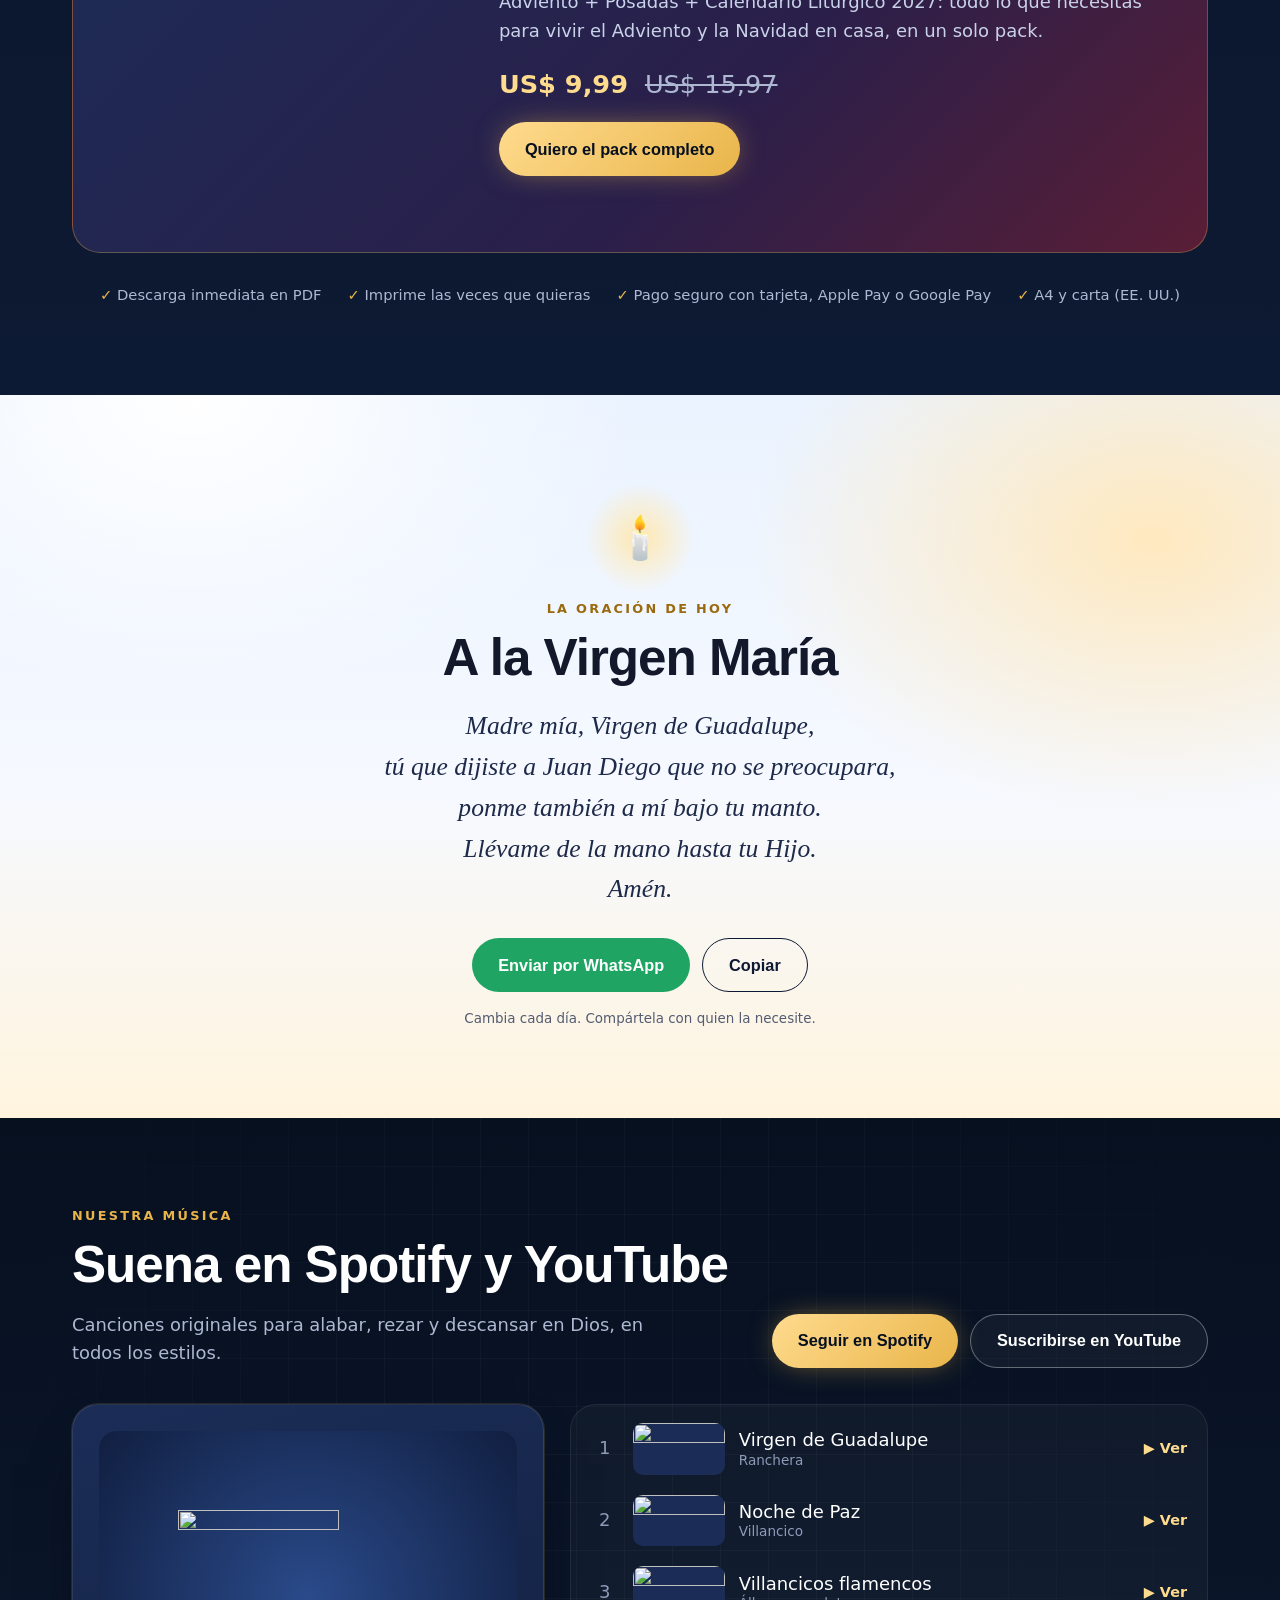
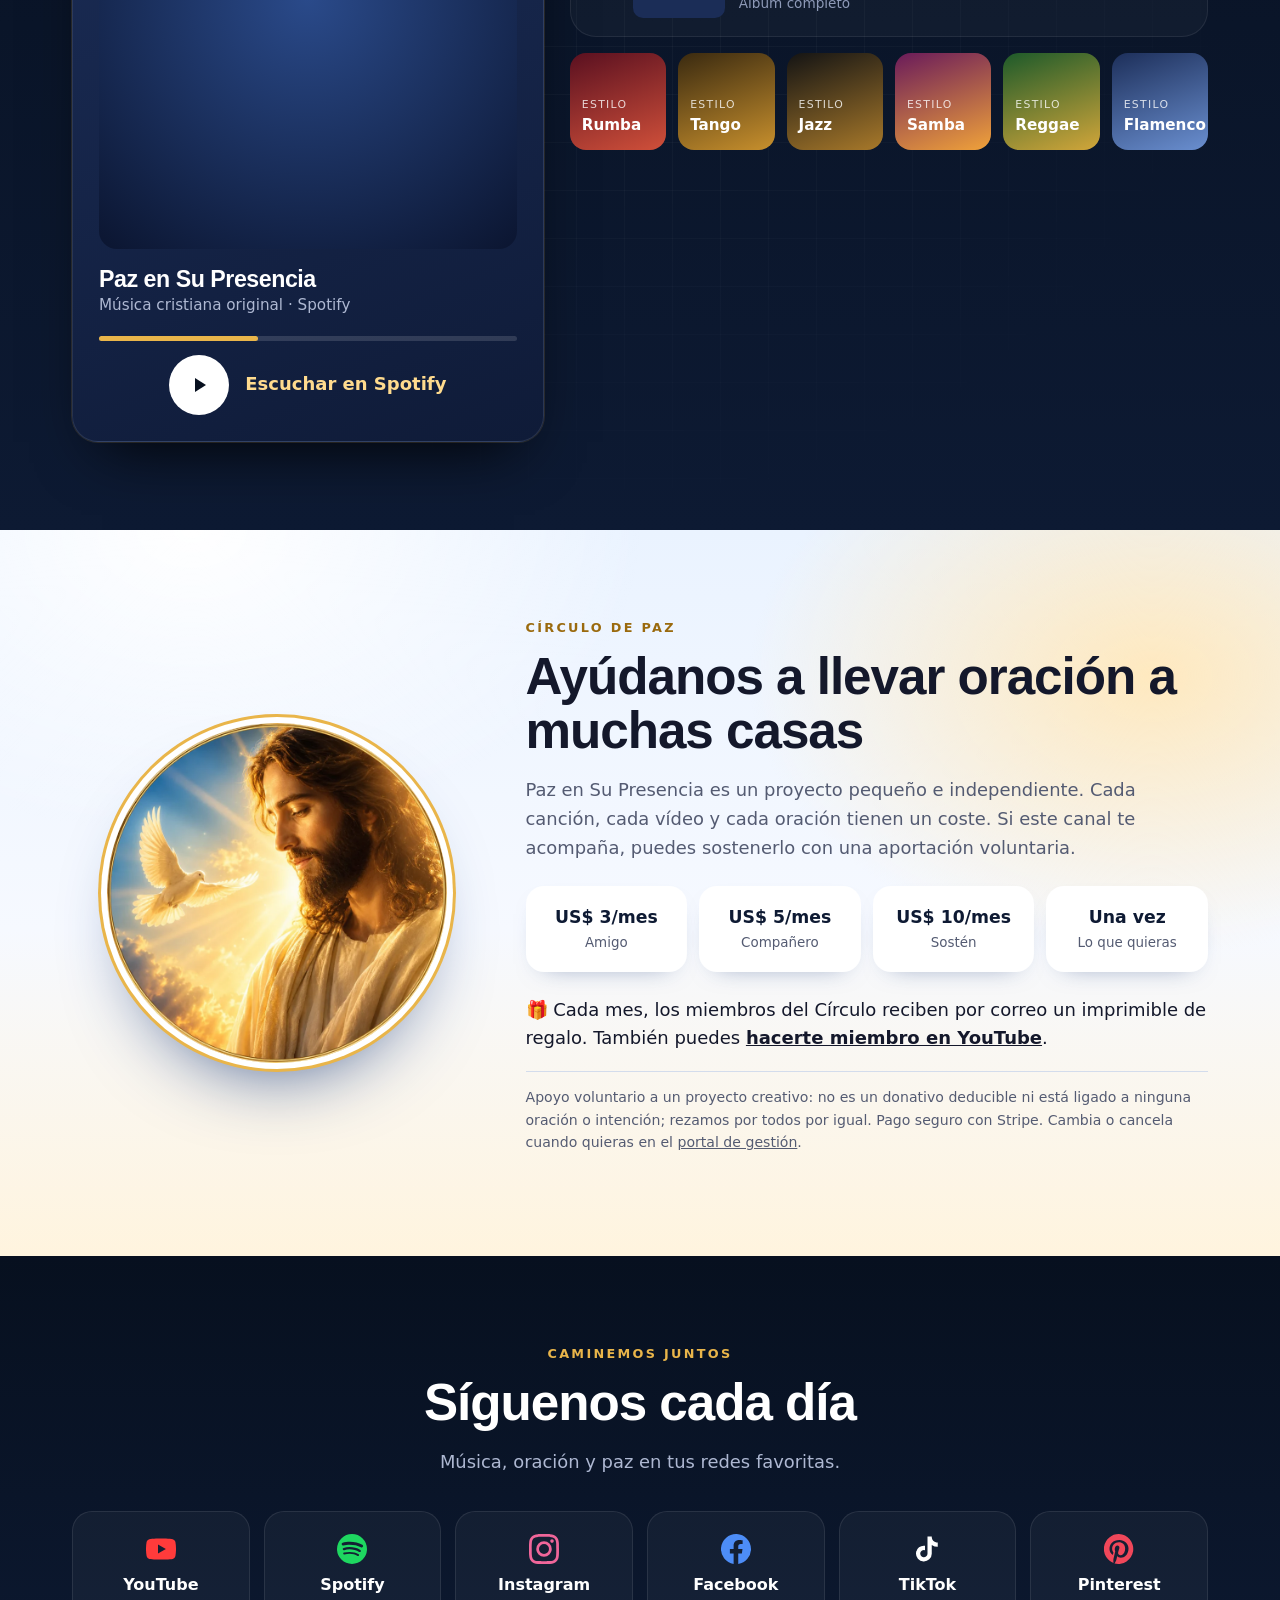
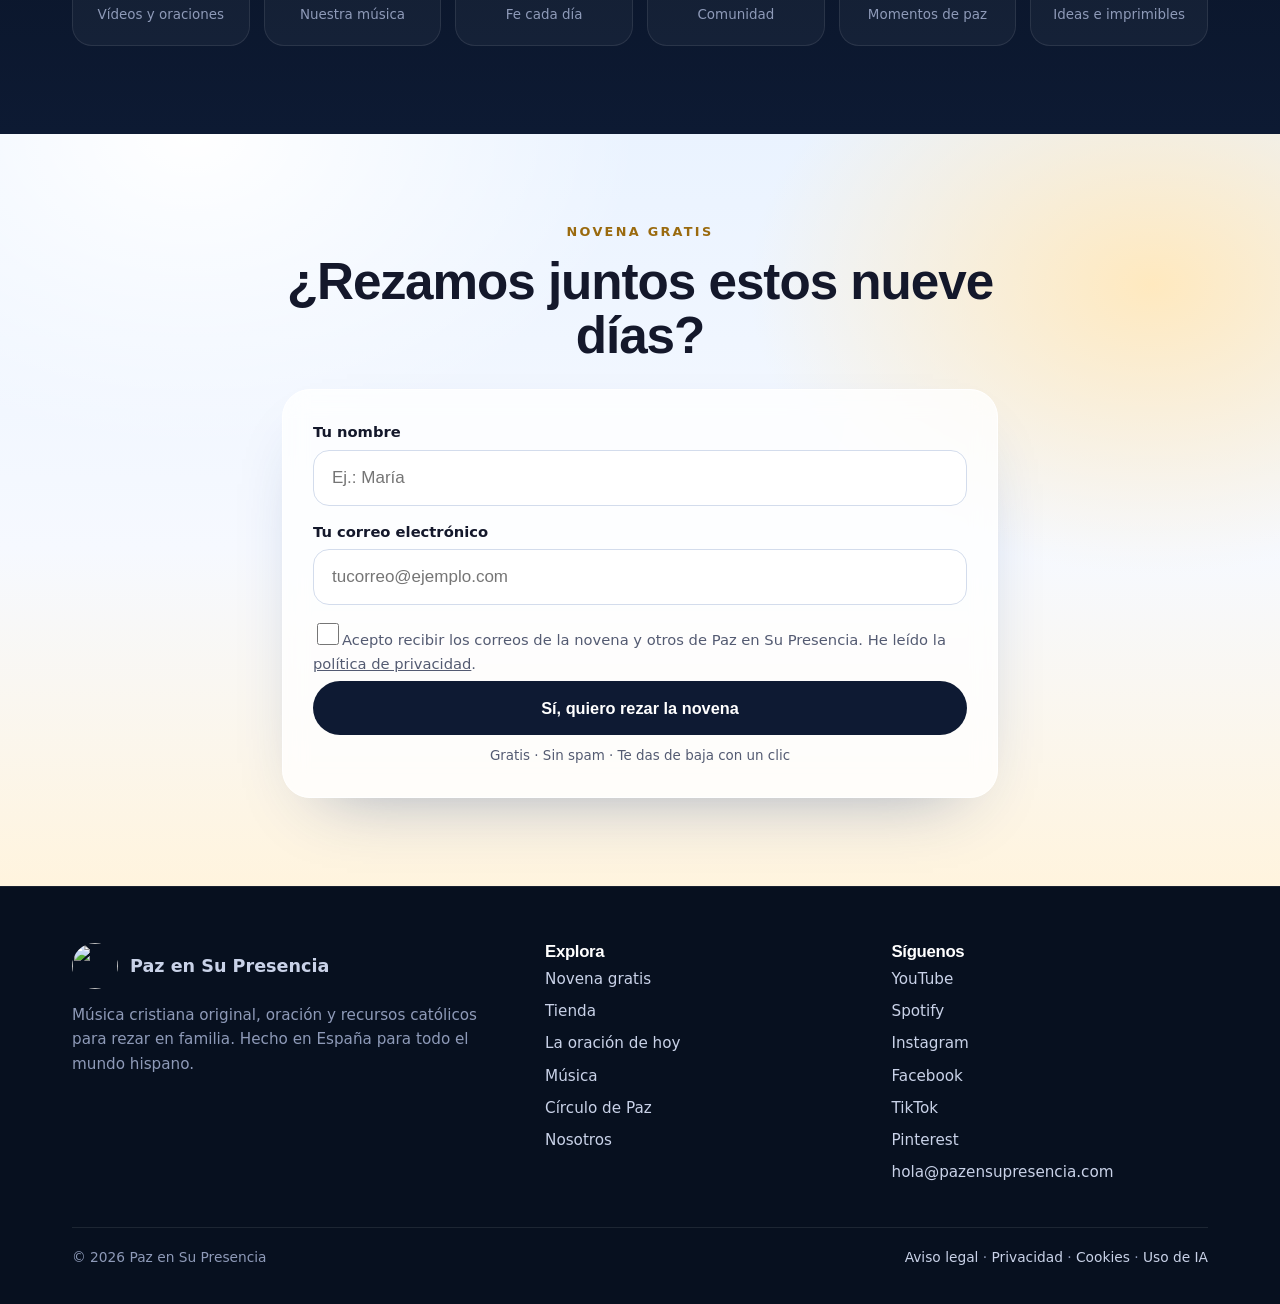
==== commit 8c5ad568: "Rediseño celestial v2 Co-Authored-By: Claude Opus 5 <noreply@anthropic.com>" ====
--- a/index.html
+++ b/index.html
@@ -2,340 +2,219 @@
 <html lang="es">
 <head>
 <meta charset="utf-8">
-<meta name="viewport" content="width=device-width, initial-scale=1">
-<title>Paz en Su Presencia · Música cristiana, oración y recursos católicos para la familia</title>
-<meta name="description" content="Música cristiana original, oraciones y recursos católicos imprimibles para rezar en familia: Adviento, Posadas, Novena de Guadalupe, calendario litúrgico y libros para colorear.">
+<meta name="viewport" content="width=device-width, initial-scale=1, viewport-fit=cover">
+<title>Paz en Su Presencia · Música cristiana, oración y recursos católicos</title>
+<meta name="description" content="Recibe gratis la Novena a la Virgen de Guadalupe, la oración de cada día, música cristiana original y recursos católicos imprimibles para Adviento y Navidad.">
 <link rel="canonical" href="https://pazensupresencia.com/">
-<meta property="og:title" content="Paz en Su Presencia">
-<meta property="og:description" content="Música cristiana original, oración y recursos católicos para rezar en familia.">
+<meta name="theme-color" content="#07101F">
+<link rel="icon" type="image/png" sizes="32x32" href="/favicon-32.png">
+<link rel="apple-touch-icon" href="/apple-touch-icon.png">
+<link rel="preload" href="/fonts/outfit-latin-700-normal.woff2" as="font" type="font/woff2" crossorigin>
+<link rel="preload" href="/fonts/outfit-latin-400-normal.woff2" as="font" type="font/woff2" crossorigin>
+<link rel="stylesheet" href="/estilo.css">
+<meta property="og:type" content="website">
+<meta property="og:locale" content="es_ES">
+<meta property="og:site_name" content="Paz en Su Presencia">
+<meta property="og:title" content="Paz en Su Presencia · Música cristiana, oración y recursos católicos">
+<meta property="og:description" content="Recibe gratis la Novena a la Virgen de Guadalupe, la oración de cada día, música cristiana original y recursos católicos imprimibles para Adviento y Navidad.">
+<meta property="og:url" content="https://pazensupresencia.com/">
 <meta property="og:image" content="https://pazensupresencia.com/img/og.jpg">
-<meta property="og:url" content="https://pazensupresencia.com/">
-<meta property="og:type" content="website">
 <meta name="twitter:card" content="summary_large_image">
-<link rel="icon" href="data:image/svg+xml,<svg xmlns='http://www.w3.org/2000/svg' viewBox='0 0 100 100'><text y='.9em' font-size='90'>🕊️</text></svg>">
-<link rel="preconnect" href="https://fonts.googleapis.com">
-<link rel="preconnect" href="https://fonts.gstatic.com" crossorigin>
-<link href="https://fonts.googleapis.com/css2?family=Cinzel:wght@500;700&family=Cormorant+Garamond:ital,wght@0,500;0,600;1,500&family=Lato:wght@400;700&display=swap" rel="stylesheet">
-<style>
-:root{--navy:#14203d;--gold:#C99A3E;--gold2:#f3d27a;--cream:#FBF8F1;--ink:#1F2A44;--muted:#5b647a;--rose:#c2456b;--teal:#0f5c58;--sky:#3f7ad1}
-*{box-sizing:border-box;margin:0;padding:0;min-width:0}
-html{scroll-behavior:smooth}
-body{font-family:Lato,system-ui,sans-serif;color:var(--ink);background:var(--cream);line-height:1.6;overflow-x:clip}
-a{color:inherit}img{max-width:100%;display:block}
-.wrap{max-width:1160px;margin:0 auto;padding:0 22px}
-.btn{display:inline-flex;align-items:center;gap:8px;text-decoration:none;font-weight:700;letter-spacing:.03em;padding:15px 28px;border-radius:999px;transition:transform .2s,box-shadow .2s;font-size:15px}
-.btn:hover{transform:translateY(-3px) scale(1.02)}
-.btn-gold{background:linear-gradient(135deg,#ffe39a,#C99A3E 55%,#a8761f);color:#2a1d05;box-shadow:0 10px 30px rgba(201,154,62,.45)}
-.btn-gold:hover{box-shadow:0 14px 40px rgba(243,210,122,.7)}
-.btn-line{border:1.5px solid rgba(255,255,255,.8);color:#fff;backdrop-filter:blur(6px);background:rgba(255,255,255,.08)}
-.btn-navy{background:var(--navy);color:#fff}
-.btn-white{background:#fff;color:var(--teal)}
-/* NAV */
-nav{position:absolute;top:0;left:0;right:0;z-index:5}
-nav .wrap{display:flex;justify-content:space-between;align-items:center;padding-top:20px;padding-bottom:20px}
-.logo{font-family:Cinzel,serif;color:#fff;text-decoration:none;font-size:17px;letter-spacing:.12em}
-nav ul{list-style:none;display:flex;gap:28px}
-nav ul a{color:#fff;text-decoration:none;font-size:14px;letter-spacing:.05em}
-nav ul a:hover{color:var(--gold2)}
-/* HERO */
-.hero{position:relative;overflow:hidden;color:#fff;min-height:100vh;display:flex;align-items:center;
- background:linear-gradient(180deg,#0b1430 0%,#1d3a78 38%,#4f7fd0 62%,#f0b65e 88%,#ffd98a 100%);padding:120px 0 140px}
-.rays{position:absolute;left:68%;top:42%;width:2200px;height:2200px;margin:-1100px 0 0 -1100px;
- background:repeating-conic-gradient(from 0deg,rgba(255,236,170,.22) 0deg 4deg,transparent 4deg 14deg);
- -webkit-mask:radial-gradient(circle,#000 0,transparent 60%);mask:radial-gradient(circle,#000 0,transparent 60%);animation:spin 90s linear infinite}
-.glow{position:absolute;left:68%;top:42%;width:900px;height:900px;margin:-450px 0 0 -450px;border-radius:50%;background:radial-gradient(circle,rgba(255,240,190,.85) 0,rgba(255,200,110,.35) 30%,transparent 65%)}
-@keyframes spin{to{transform:rotate(360deg)}}
-.clouds{position:absolute;left:0;right:0;bottom:-2px;height:220px;background:
- radial-gradient(ellipse 260px 90px at 8% 100%,#fff6e0 60%,transparent 62%),
- radial-gradient(ellipse 320px 120px at 28% 105%,#fff1d2 60%,transparent 62%),
- radial-gradient(ellipse 300px 100px at 52% 100%,#fff6e0 60%,transparent 62%),
- radial-gradient(ellipse 360px 130px at 78% 108%,#ffeccb 60%,transparent 62%),
- radial-gradient(ellipse 260px 90px at 97% 100%,#fff6e0 60%,transparent 62%);opacity:.95}
-.sparks i{position:absolute;width:4px;height:4px;border-radius:50%;background:#fff6cf;box-shadow:0 0 10px 2px rgba(255,230,150,.9);animation:tw 3s ease-in-out infinite}
-@keyframes tw{0%,100%{opacity:.15;transform:scale(.6)}50%{opacity:1;transform:scale(1.2)}}
-.hero .wrap{position:relative;z-index:2;display:grid;grid-template-columns:1.1fr .9fr;gap:40px;align-items:center;width:100%}
-.eyebrow{display:inline-block;font-size:13px;letter-spacing:.2em;text-transform:uppercase;font-weight:700;color:#fff;background:rgba(255,255,255,.12);border:1px solid rgba(255,255,255,.3);padding:6px 14px;border-radius:999px;backdrop-filter:blur(6px)}
-.hero h1{font-family:Cinzel,serif;font-weight:700;font-size:clamp(44px,6.6vw,86px);line-height:1.02;margin:18px 0 18px;
- background:linear-gradient(100deg,#fff 0%,#fff 35%,#ffe7a3 48%,#fff 60%,#fff 100%);background-size:250% 100%;-webkit-background-clip:text;background-clip:text;color:transparent;animation:shine 6s linear infinite;filter:drop-shadow(0 6px 24px rgba(10,20,50,.45))}
-@keyframes shine{from{background-position:100% 0}to{background-position:-150% 0}}
-.tags{font-size:14px;letter-spacing:.14em;text-transform:uppercase}
-.tags b{color:var(--gold2);margin:0 8px}
-.hero .lead{font-family:'Cormorant Garamond',serif;font-style:italic;font-size:28px;color:#ffe7a3;margin:12px 0 30px;text-shadow:0 2px 12px rgba(0,0,0,.3)}
-.cta{display:flex;gap:14px;flex-wrap:wrap}
-.portrait{position:relative;justify-self:center}
-.portrait::before{content:"";position:absolute;inset:-26px;border-radius:50%;border:2px solid rgba(255,231,163,.7);animation:pulse 4s ease-in-out infinite}
-.portrait::after{content:"";position:absolute;inset:-52px;border-radius:50%;border:1px dashed rgba(255,231,163,.45);animation:spin 60s linear infinite}
-@keyframes pulse{50%{transform:scale(1.04);opacity:.4}}
-.portrait img{width:min(460px,78vw);height:auto;aspect-ratio:1/1;object-fit:cover;border-radius:50%;box-shadow:0 0 0 6px #f3d27a,0 0 80px 20px rgba(255,220,140,.6),0 40px 80px rgba(10,20,50,.4);animation:float 7s ease-in-out infinite}
-@keyframes float{50%{transform:translateY(-12px)}}
-/* SECTIONS */
-section{padding:90px 0;position:relative}
-.title{text-align:center;margin-bottom:46px}
-.title h2{font-family:'Cormorant Garamond',serif;font-weight:600;font-size:clamp(34px,4.6vw,50px);line-height:1.1}
-.title p{color:var(--muted);max-width:640px;margin:10px auto 0;font-size:17px}
-.orn{display:block;margin:0 auto 12px;width:140px;height:16px;color:var(--gold)}
-/* NOVENA (Guadalupe) */
-.novena{color:#fff;background:radial-gradient(circle at 15% 50%,rgba(255,214,120,.25),transparent 40%),linear-gradient(120deg,#0b4744 0%,#0f5c58 45%,#7d2a4e 80%,#c2456b 100%);overflow:hidden}
-.novena::before{content:"";position:absolute;inset:0;background:radial-gradient(circle,rgba(255,220,130,.9) 0 1.6px,transparent 2.4px) 0 0/60px 60px;opacity:.45}
-.novena .wrap{position:relative;display:grid;grid-template-columns:.8fr 1.2fr;gap:50px;align-items:center}
-.novena img{border-radius:20px;box-shadow:0 0 0 4px rgba(243,210,122,.7),0 30px 70px rgba(0,0,0,.45);transform:rotate(-3deg);transition:transform .4s}
-.novena img:hover{transform:rotate(0) scale(1.03)}
-.badge{display:inline-block;background:linear-gradient(135deg,#ffe39a,#C99A3E);color:#3a2604;font-weight:700;font-size:12px;letter-spacing:.18em;padding:7px 16px;border-radius:999px;margin-bottom:14px}
-.novena h2{font-family:'Cormorant Garamond',serif;font-size:clamp(34px,4.4vw,50px);line-height:1.1;margin-bottom:14px}
-.novena ul{list-style:none;margin:18px 0 30px}
-.novena li{padding-left:30px;position:relative;margin:9px 0}
-.novena li::before{content:"★";position:absolute;left:0;color:var(--gold2)}
-/* MUSIC */
-.music{color:#fff;background:radial-gradient(circle at 80% 10%,rgba(120,90,220,.45),transparent 45%),radial-gradient(circle at 10% 90%,rgba(40,140,220,.35),transparent 45%),linear-gradient(160deg,#0d1330,#1b1f4d 60%,#2a1a4a)}
-.music .title p{color:#c8cdf0}
-.mgrid{display:grid;grid-template-columns:1.6fr 1fr;gap:26px;align-items:stretch}
-.vgrid{display:grid;grid-template-columns:repeat(3,minmax(0,1fr));gap:22px}
-.vcard{display:flex;flex-direction:column;background:rgba(255,255,255,.06);border:1px solid rgba(255,255,255,.14);border-radius:18px;overflow:hidden;text-decoration:none;color:#fff;box-shadow:0 18px 44px rgba(0,0,0,.45);transition:transform .2s,background .2s}
-.vcard:hover{transform:translateY(-6px);background:rgba(255,255,255,.12)}
-.vthumb{position:relative;display:block;aspect-ratio:16/9;background:#000}
-.vthumb img{width:100%;height:100%;object-fit:cover;display:block}
-.vplay{position:absolute;inset:0;display:flex;align-items:center;justify-content:center;font-size:34px;color:#fff;text-shadow:0 4px 14px rgba(0,0,0,.6);background:rgba(10,12,30,.22);transition:background .2s}
-.vcard:hover .vplay{background:rgba(10,12,30,.05)}
-.vtxt{padding:15px 17px 18px;display:flex;flex-direction:column;gap:13px;flex:1}
-.vtitle{font-size:14px;line-height:1.38;font-weight:600;display:-webkit-box;-webkit-line-clamp:3;-webkit-box-orient:vertical;overflow:hidden}
-.vbtn{margin-top:auto;align-self:flex-start;background:#ff0033;color:#fff;font-weight:700;font-size:13px;padding:8px 17px;border-radius:999px}
-.spot-wide{margin-top:26px}
-@media(max-width:980px){.vgrid{grid-template-columns:repeat(2,minmax(0,1fr))}}
-@media(max-width:560px){.vgrid{grid-template-columns:1fr}}
-.spot{border-radius:20px;overflow:hidden;background:#121212;box-shadow:0 30px 70px rgba(0,0,0,.5);min-height:352px}
-.spot iframe{width:100%;height:100%;min-height:352px;border:0}
-.listen{display:flex;justify-content:center;gap:12px;flex-wrap:wrap;margin-top:34px}
-.b-yt{background:#ff0033;color:#fff}.b-sp{background:#1DB954;color:#04210f}.b-ym{background:#fff;color:#c4002b}
-/* SHOP */
-.shop{background:radial-gradient(circle at 0 0,#ffe9c2,transparent 35%),radial-gradient(circle at 100% 100%,#ffd9e2,transparent 35%),#fffaf0}
-.grid{display:grid;grid-template-columns:repeat(auto-fill,minmax(250px,1fr));gap:26px}
-.card{position:relative;background:#fff;border-radius:20px;overflow:hidden;text-decoration:none;display:flex;flex-direction:column;box-shadow:0 10px 30px rgba(31,42,68,.08);transition:transform .25s,box-shadow .25s}
-.card::after{content:"";position:absolute;inset:0;border-radius:20px;padding:2px;background:linear-gradient(135deg,#f3d27a,#c2456b,#3f7ad1);-webkit-mask:linear-gradient(#000 0 0) content-box,linear-gradient(#000 0 0);-webkit-mask-composite:xor;mask-composite:exclude;opacity:0;transition:opacity .25s;pointer-events:none}
-.card:hover{transform:translateY(-8px) rotate(-.4deg);box-shadow:0 26px 50px rgba(31,42,68,.18)}
-.card:hover::after,.card.pack::after{opacity:1}
-.card img{aspect-ratio:1/1;object-fit:cover;width:100%;background:#f4ead6;transition:transform .5s}
-.card:hover img{transform:scale(1.05)}
-.imgbox{position:relative;overflow:hidden}
-.card .b{padding:16px 18px 20px;display:flex;flex-direction:column;flex:1}
-.cat{font-size:11px;font-weight:700;letter-spacing:.1em;text-transform:uppercase;margin-bottom:4px}
-.c1{color:#3f7ad1}.c2{color:#c2456b}.c3{color:#0f8a5f}.c4{color:#b8781a}
-.card h3{font-family:'Cormorant Garamond',serif;font-size:23px;line-height:1.15;margin-bottom:6px}
-.card p{font-size:14px;color:var(--muted);flex:1}
-.card .row{display:flex;justify-content:space-between;align-items:center;margin-top:14px}
-.price{font-weight:700;font-size:19px;background:linear-gradient(135deg,#C99A3E,#c2456b);-webkit-background-clip:text;background-clip:text;color:transparent}
-.go{font-size:13px;font-weight:700;color:#fff;background:var(--navy);padding:7px 14px;border-radius:999px}
-.tag{position:absolute;z-index:2;margin:12px;background:linear-gradient(135deg,#c2456b,#e0793f);color:#fff;font-size:11px;font-weight:700;letter-spacing:.12em;padding:6px 11px;border-radius:999px;box-shadow:0 6px 16px rgba(194,69,107,.4)}
-.center{text-align:center;margin-top:36px}
-/* COLABORA */
-.give{color:#fff;text-align:center;background:radial-gradient(circle at 20% 20%,rgba(243,210,122,.35),transparent 40%),radial-gradient(circle at 85% 80%,rgba(194,69,107,.35),transparent 45%),linear-gradient(135deg,#14203d,#2a2f6b 55%,#5a2a5e)}
-.give .title p{color:#e3e6f5}
-.give h2 .heart{display:inline-block;animation:beat 1.8s ease-in-out infinite}
-@keyframes beat{50%{transform:scale(1.15)}}
-.tiers{display:grid;grid-template-columns:repeat(4,minmax(0,1fr));gap:18px;max-width:1000px;margin:0 auto}
-.tier{background:rgba(255,255,255,.08);border:1px solid rgba(255,255,255,.18);border-radius:20px;padding:26px 18px;text-decoration:none;color:#fff;display:flex;flex-direction:column;align-items:center;gap:6px;transition:transform .2s,background .2s;backdrop-filter:blur(6px)}
-.tier:hover{transform:translateY(-6px);background:rgba(255,255,255,.14)}
-.tier.star{background:linear-gradient(160deg,rgba(243,210,122,.3),rgba(201,154,62,.15));border-color:#f3d27a}
-.tier .amt{font-family:'Cormorant Garamond',serif;font-size:40px;font-weight:600;color:#ffe39a;line-height:1}
-.tier .per{font-size:13px;opacity:.85}
-.tier .lbl{font-weight:700;margin-top:6px}
-.tier .cta2{margin-top:12px;background:#fff;color:#1F2A44;font-weight:700;font-size:14px;padding:9px 18px;border-radius:999px}
-.give .note{max-width:680px;margin:26px auto 0;font-size:13px;opacity:.8}
-.give .pay{margin-top:10px;font-size:13px;opacity:.85}
-@media(max-width:860px){.tiers{grid-template-columns:repeat(2,minmax(0,1fr))}}
-/* VERSE */
-.verse{color:#fff;text-align:center;background:linear-gradient(120deg,#2b1f5c 0%,#7a2e6b 40%,#e0793f 80%,#f3c46a 100%);overflow:hidden}
-.verse::before{content:"🕊";position:absolute;font-size:220px;opacity:.08;right:4%;top:-30px}
-.verse p{font-family:'Cormorant Garamond',serif;font-style:italic;font-size:clamp(26px,3.6vw,40px);max-width:860px;margin:0 auto;line-height:1.3;text-shadow:0 2px 20px rgba(0,0,0,.25)}
-.verse small{display:block;margin-top:16px;color:#ffe7a3;letter-spacing:.18em;text-transform:uppercase;font-size:12px}
-/* SOCIAL */
-.social{display:grid;grid-template-columns:repeat(6,minmax(0,1fr));gap:16px;max-width:1160px;margin:0 auto}@media(max-width:980px){.social{grid-template-columns:repeat(3,minmax(0,1fr))}}@media(max-width:520px){.social{grid-template-columns:repeat(2,minmax(0,1fr))}}
-.social a{display:flex;flex-direction:column;align-items:center;gap:10px;text-decoration:none;color:#fff;padding:24px 14px;border-radius:20px;font-weight:700;font-size:16px;transition:transform .2s,box-shadow .2s}
-.social a:hover{transform:translateY(-6px);box-shadow:0 18px 36px rgba(0,0,0,.2)}
-.social svg{width:34px;height:34px;fill:currentColor}
-.social small{font-weight:400;font-size:12px;opacity:.9}
-.s-yt{background:linear-gradient(135deg,#ff0033,#b0001f)}.s-sp{background:linear-gradient(135deg,#1ed760,#118a3c)}
-.s-ig{background:linear-gradient(45deg,#feda75,#fa7e1e,#d62976,#962fbf,#4f5bd5)}.s-pi{background:linear-gradient(135deg,#e60023,#a3001a)}
-.s-fb{background:linear-gradient(135deg,#1877f2,#0b4fb3)}.s-tt{background:linear-gradient(135deg,#111,#2b2b2b);box-shadow:inset 3px 0 0 #25f4ee,inset -3px 0 0 #fe2c55}
-.wave{display:block;width:100%;height:70px;margin-bottom:-1px}
-footer{background:#0d1428;color:#b9c0d3;font-size:13px;padding:44px 0;text-align:center}
-footer a{color:#f3d27a}
-footer .logo{display:block;margin-bottom:10px}
-@media(max-width:860px){
- nav ul{display:none}
- .hero{padding:96px 0 150px;min-height:auto}
- .hero .wrap,.novena .wrap,.mgrid{grid-template-columns:1fr;text-align:center}
- .portrait{order:-1;margin-bottom:20px}.portrait img{width:min(290px,68vw)}
- .rays,.glow{left:50%;top:26%}
- .cta{justify-content:center}
- .novena ul{text-align:left;display:inline-block}
- .novena img{max-width:360px;margin:0 auto}
- section{padding:66px 0}
-}
-@media(prefers-reduced-motion:reduce){*{animation:none!important}}
-</style>
+<script type="application/ld+json">{"@context": "https://schema.org", "@type": "Organization", "name": "Paz en Su Presencia", "url": "https://pazensupresencia.com", "logo": "https://pazensupresencia.com/img/logo.png", "email": "hola@pazensupresencia.com", "sameAs": ["https://www.youtube.com/@PazEnSuPresenciaOficial", "https://open.spotify.com/intl-es/artist/4fGFrnjkPyAhubtV4lOs6Q", "https://www.instagram.com/pazensupresenciaoficial/", "https://www.facebook.com/PazEnSuPresenciaOficial", "https://www.tiktok.com/@pazensupresenciaoficial", "https://www.pinterest.com/pazensupresencia/"]}</script>
 </head>
 <body>
-
-<nav><div class="wrap">
- <a class="logo" href="#">🕊️ PAZ EN SU PRESENCIA</a>
- <ul>
-  <li><a href="#novena">Novena gratis</a></li>
-  <li><a href="#musica">Música</a></li>
-  <li><a href="#tienda">Tienda</a></li>
-  <li><a href="#colabora">Colabora</a></li>
-  <li><a href="#redes">Síguenos</a></li>
- </ul>
-</div></nav>
-
-<header class="hero">
- <div class="glow"></div><div class="rays"></div><div class="sparks" id="sparks"></div><div class="clouds"></div>
- <div class="wrap">
+<div class="aviso">🕯️ La Novena a la Virgen de Guadalupe empieza el jueves 3 de diciembre · <a href="/#novena">Recíbela gratis →</a></div>
+<header class="cab"><div class="w">
+ <a class="logo" href="/"><img src="/img/logo.png" alt="" width="46" height="46">Paz en Su Presencia</a>
+ <button class="menu-btn" aria-expanded="false" aria-controls="nav">Menú</button>
+ <nav class="nav" id="nav" aria-label="Principal"><ul><li><a href="/rezar-hoy.html">Rezar hoy</a></li><li><a href="/#novena">Novena gratis</a></li><li><a href="/tienda.html">Tienda</a></li><li><a href="/#musica">Música</a></li><li><a href="/sobre-nosotros.html">Nosotros</a></li><li><a class="btn b-oro" href="/#circulo">Colabora</a></li></ul></nav>
+</div></header>
+<main id="contenido">
+<section class="hero">
+ <div class="rayos"></div>
+ <div class="jesus"><img src="/img/jesus_hero.jpg" alt="Jesús con una paloma bajo la luz del cielo" width="600" height="630" fetchpriority="high"></div>
+ <div class="w"><div class="hcont">
+  <span class="eyebrow">Música · Oración · Familia</span>
+  <h1>Paz en Su Presencia</h1>
+  <div class="sub">Fortalece tu fe a través de la música</div>
+  <p>Música cristiana original, oraciones para cada día y recursos católicos para rezar en casa.</p>
+  <div class="chips"><a href="https://www.youtube.com/@PazEnSuPresenciaOficial/search?query=ranchera" target="_blank" rel="noopener">Rancheras</a><a href="https://www.youtube.com/@PazEnSuPresenciaOficial/search?query=flamenco" target="_blank" rel="noopener">Flamenco</a><a href="https://www.youtube.com/@PazEnSuPresenciaOficial/search?query=tango" target="_blank" rel="noopener">Tango</a><a href="https://www.youtube.com/@PazEnSuPresenciaOficial/search?query=jazz" target="_blank" rel="noopener">Jazz</a><a href="https://www.youtube.com/@PazEnSuPresenciaOficial/search?query=rumba" target="_blank" rel="noopener">Rumba</a><a href="https://www.youtube.com/@PazEnSuPresenciaOficial/search?query=villancicos" target="_blank" rel="noopener">Villancicos</a></div>
+  <div class="botones"><a class="btn b-oro" href="#novena">🎁 Novena gratis</a><a class="btn b-linea" href="/tienda.html">🛍️ Ver la tienda</a></div>
+  <p class="mini-cta">o <a href="https://open.spotify.com/intl-es/artist/4fGFrnjkPyAhubtV4lOs6Q" target="_blank" rel="noopener">▶ escucha nuestra música</a></p>
+  <div class="onda" data-n="64" data-h="30" aria-hidden="true"></div>
+ </div></div>
+</section>
+
+<section class="sec cielo" id="novena"><div class="w nov">
+ <div>
+  <span class="eyebrow">Adviento 2026 · Gratis</span>
+  <h2>Reza la Novena a la Virgen de Guadalupe en familia</h2>
+  <p class="lead">Del 3 al 11 de diciembre, cada mañana en tu correo: la oración del día, una lectura breve y un villancico para escuchar juntos. El 12, una oración especial para el día de la Virgen.</p>
+  <div class="ventajas"><div><b>✉</b>Un correo cada mañana, 9 días</div><div><b>✦</b>Oración y lectura en 5 minutos</div><div><b>♪</b>Música para rezar juntos</div></div>
+ </div>
+ <div class="cristal" id="form-novena"><h3>Recíbela gratis en tu correo</h3>
+ <form class="ml" novalidate>
+  <label for="form-novena-n">Tu nombre</label>
+  <input id="form-novena-n" type="text" name="fields[name]" autocomplete="given-name" placeholder="Ej.: María">
+  <label for="form-novena-e">Tu correo electrónico</label>
+  <input id="form-novena-e" type="email" name="fields[email]" autocomplete="email" required placeholder="tucorreo@ejemplo.com">
+  <input type="text" name="web" tabindex="-1" autocomplete="off" style="position:absolute;left:-9999px" aria-hidden="true">
+  <label class="casilla"><input type="checkbox" required><span>Acepto recibir los correos de la novena y otros de Paz en Su Presencia. He leído la <a href="/privacidad.html">política de privacidad</a>.</span></label>
+  <button class="btn b-osc b-ancho" type="submit">Quiero recibir la novena gratis</button>
+  <p class="micro">Gratis · Sin spam · Te das de baja con un clic</p>
+ </form>
+ <div class="ok" role="status"><strong>¡Ya casi está!</strong> Te hemos enviado un correo para confirmar tu dirección. Ábrelo y pulsa «Confirmar»: así te llegará la novena cada mañana del 3 al 11 de diciembre. Si no lo ves, mira en «Promociones» o «Spam».</div>
+</div>
+</div></section>
+
+<section class="sec noche tech" id="tienda"><div class="w">
+ <div class="cab-sec"><div><span class="eyebrow">Recursos para imprimir</span><h2>Vive la Navidad en casa</h2>
+  <p class="lead">PDF ilustrados para descargar al momento e imprimir las veces que quieras.</p></div>
+  <a class="btn b-linea" href="/tienda.html">Ver los 11 recursos →</a></div>
+ <div class="prods"><a class="prod" href="https://payhip.com/b/fGOsv" target="_blank" rel="noopener">
+ <div class="img"><span class="etq">Nuevo</span><span class="precio">US$ 4,99</span><img src="/img/cancionero.webp" alt="Cancionero de Villancicos" loading="lazy" width="600" height="600"></div>
+ <div class="cuerpo"><h3>Cancionero de Villancicos</h3><p>14 villancicos de siempre con su letra, ilustrados, para cantar juntos en Nochebuena.</p><span class="comprar">Lo quiero →</span></div>
+</a><a class="prod" href="https://payhip.com/b/OIwTy" target="_blank" rel="noopener">
+ <div class="img"><span class="precio">US$ 4,99</span><img src="https://payhip.com/cdn-cgi/image/format=auto,width=600/https://pe56d.s3.amazonaws.com/o_1k84dap6qk18q5j1jmr1ci73f81a.png" alt="Adviento en Familia 2026" loading="lazy" width="600" height="600"></div>
+ <div class="cuerpo"><h3>Adviento en Familia 2026</h3><p>Para rezar en casa las cuatro semanas de Adviento, con la corona.</p><span class="comprar">Lo quiero →</span></div>
+</a><a class="prod" href="https://payhip.com/b/oTbJD" target="_blank" rel="noopener">
+ <div class="img"><span class="precio">US$ 4,99</span><img src="https://payhip.com/cdn-cgi/image/format=auto,width=600/https://pe56d.s3.amazonaws.com/o_1k87d9chf7ec1g8k1t1v182d24d1p.png" alt="Las Posadas en Familia" loading="lazy" width="600" height="600"></div>
+ <div class="cuerpo"><h3>Las Posadas en Familia</h3><p>Nueve noches para vivirlas en casa, del 16 al 24 de diciembre.</p><span class="comprar">Lo quiero →</span></div>
+</a><a class="prod" href="https://payhip.com/b/1739n" target="_blank" rel="noopener">
+ <div class="img"><span class="precio">US$ 3,99</span><img src="https://payhip.com/cdn-cgi/image/format=auto,width=600/https://pe56d.s3.amazonaws.com/o_1k8bijrvir54kalk7ut6212f21k.png" alt="Kit del Día de Reyes" loading="lazy" width="600" height="600"></div>
+ <div class="cuerpo"><h3>Kit del Día de Reyes</h3><p>Bendición de la casa, carta a los Reyes y coronas para recortar.</p><span class="comprar">Lo quiero →</span></div>
+</a><a class="prod" href="https://payhip.com/b/hgU9H" target="_blank" rel="noopener">
+ <div class="img"><span class="precio">US$ 3,99</span><img src="https://payhip.com/cdn-cgi/image/format=auto,width=600/https://pe56d.s3.amazonaws.com/o_1k8cht1va6ob1vut1surqlfcr71a.png" alt="Guía del Santo Rosario" loading="lazy" width="600" height="600"></div>
+ <div class="cuerpo"><h3>Guía del Santo Rosario</h3><p>Los 20 misterios ilustrados, paso a paso, para rezar en familia.</p><span class="comprar">Lo quiero →</span></div>
+</a><a class="prod" href="https://payhip.com/b/cb4JT" target="_blank" rel="noopener">
+ <div class="img"><span class="precio">US$ 5,99</span><img src="https://payhip.com/cdn-cgi/image/format=auto,width=600/https://pe56d.s3.amazonaws.com/o_1k853asshmm9ak177ha0t2jj1n.png" alt="Calendario Litúrgico 2027" loading="lazy" width="600" height="600"></div>
+ <div class="cuerpo"><h3>Calendario Litúrgico 2027</h3><p>Fiestas, santos y tiempos de la Iglesia mes a mes. A4 y carta.</p><span class="comprar">Lo quiero →</span></div>
+</a></div>
+ <div class="pack">
+ <a href="https://payhip.com/b/LHAio" target="_blank" rel="noopener"><img src="https://payhip.com/cdn-cgi/image/format=auto,width=600/https://pe56d.s3.amazonaws.com/o_1k8ag4v861ah81k5e18qeku51k737.png" alt="Pack Navidad en Familia" loading="lazy" width="600" height="600"></a>
+ <div>
+  <span class="ahorro">Ahorras US$ 5,98</span>
+  <h3 style="font-size:clamp(1.6rem,3.4vw,2.2rem)">Pack Navidad en Familia</h3>
+  <p style="color:#C9D2E8">Adviento + Posadas + Calendario Litúrgico 2027: todo lo que necesitas para vivir el Adviento y la Navidad en casa, en un solo pack.</p>
+  <p style="font-size:1.6rem;font-weight:700;color:var(--oro2);margin-bottom:18px">US$ 9,99 <span class="tachado">US$ 15,97</span></p>
+  <a class="btn b-oro" href="https://payhip.com/b/LHAio" target="_blank" rel="noopener">Quiero el pack completo</a>
+ </div>
+</div>
+ <div class="confianza"><span>Descarga inmediata en PDF</span><span>Imprime las veces que quieras</span><span>Pago seguro con tarjeta, Apple Pay o Google Pay</span><span>A4 y carta (EE. UU.)</span></div>
+</div></section>
+
+<section class="sec cielo"><div class="w"><div class="oracion">
+ <div class="halo">🕯️</div>
+ <span class="eyebrow">La oración de hoy</span>
+ <h2 id="or-tit">Para empezar el día</h2>
+ <p class="texto" id="or-txt">Señor, gracias por este nuevo día.
+Pongo en tus manos lo que voy a hacer,
+las personas que voy a encontrar
+y lo que me preocupa.
+Que hoy sepa reconocerte en lo pequeño.
+Amén.</p>
+ <div class="botones"><a class="btn b-wa" id="or-wa" href="https://wa.me/" target="_blank" rel="noopener">Enviar por WhatsApp</a><button class="btn b-lin-osc" id="or-cp" type="button">Copiar</button></div>
+ <p class="micro" style="margin-top:16px">Cambia cada día. Compártela con quien la necesite.</p>
+</div>
+<script>var OR=[["Para empezar el día", "Señor, gracias por este nuevo día.\nPongo en tus manos lo que voy a hacer,\nlas personas que voy a encontrar\ny lo que me preocupa.\nQue hoy sepa reconocerte en lo pequeño.\nAmén."], ["Por la familia", "Jesús, que creciste en una casa sencilla de Nazaret,\nbendice nuestro hogar.\nDanos paciencia para escucharnos,\nhumildad para pedir perdón\ny alegría para estar juntos.\nAmén."], ["En la preocupación", "Padre bueno, hoy me pesa el corazón.\nNo sé bien qué pedirte,\npero sé que Tú me conoces.\nDame tu paz, la que no depende de que todo salga bien.\nDescanso en Ti.\nAmén."], ["A la Virgen María", "Madre mía, Virgen de Guadalupe,\ntú que dijiste a Juan Diego que no se preocupara,\nponme también a mí bajo tu manto.\nLlévame de la mano hasta tu Hijo.\nAmén."], ["Para dar gracias", "Señor, hoy no te pido nada:\nsolo quiero darte gracias\npor la vida, por los míos,\npor el pan de cada día\ny por tantas cosas buenas que no merezco.\nAmén."], ["Por los que sufren", "Jesús, te presento a todos los que hoy sufren:\nlos enfermos, los que están solos,\nlos que han perdido a alguien querido.\nQue sientan tu cercanía\ny que nosotros sepamos acompañarlos.\nAmén."], ["Para terminar el día", "Señor, termina este día.\nGracias por lo bueno que me has dado;\nperdona lo que no hice bien.\nCuida esta noche de mi casa y de los que quiero.\nEn tus manos descanso.\nAmén."]];
+(function(){
+ var d=new Date(),i=Math.floor(Date.UTC(d.getFullYear(),d.getMonth(),d.getDate())/864e5)%OR.length,o=OR[i];
+ var t=document.getElementById('or-tit'),x=document.getElementById('or-txt'),w=document.getElementById('or-wa'),c=document.getElementById('or-cp');
+ if(!t)return;t.textContent=o[0];x.textContent=o[1];
+ var msg='🕊️ '+o[0]+'\n\n'+o[1]+'\n\nOración de hoy · pazensupresencia.com/rezar-hoy';
+ w.href='https://wa.me/?text='+encodeURIComponent(msg);
+ c.addEventListener('click',function(){try{navigator.clipboard.writeText(msg).then(function(){c.textContent='¡Copiada!';});}catch(e){}});
+})();</script></div></section>
+
+<section class="sec noche tech" id="musica"><div class="w">
+ <div class="cab-sec"><div><span class="eyebrow">Nuestra música</span><h2>Suena en Spotify y YouTube</h2>
+  <p class="lead">Canciones originales para alabar, rezar y descansar en Dios, en todos los estilos.</p></div>
+  <div class="botones"><a class="btn b-oro" href="https://open.spotify.com/intl-es/artist/4fGFrnjkPyAhubtV4lOs6Q" target="_blank" rel="noopener">Seguir en Spotify</a><a class="btn b-linea" href="https://www.youtube.com/@PazEnSuPresenciaOficial?sub_confirmation=1" target="_blank" rel="noopener">Suscribirse en YouTube</a></div></div>
+ <div class="musica">
+  <a class="reproductor" href="https://open.spotify.com/intl-es/artist/4fGFrnjkPyAhubtV4lOs6Q" target="_blank" rel="noopener">
+   <div class="portada-rep"><img src="/img/logo.png" alt="" width="320" height="320" loading="lazy"></div>
+   <h3>Paz en Su Presencia</h3><div class="art">Música cristiana original · Spotify</div>
+   <div class="barra"><i></i></div>
+   <div class="controles"><span class="play"><svg width="24" height="24" viewBox="0 0 24 24" fill="currentColor"><path d="M8 5v14l11-7z"/></svg></span><span>Escuchar en Spotify</span></div>
+  </a>
   <div>
-   <span class="eyebrow">✦ Canal católico en español</span>
-   <h1>Paz en Su<br>Presencia</h1>
-   <div class="tags">Música cristiana original<b>✦</b>Adoración<b>✦</b>Oración</div>
-   <p class="lead">Fortalece tu fe a través de la música</p>
-   <div class="cta">
-    <a class="btn btn-gold" href="https://www.youtube.com/@PazEnSuPresenciaOficial?sub_confirmation=1" target="_blank" rel="noopener">▶ Suscríbete en YouTube</a>
-    <a class="btn btn-line" href="#novena">🎁 Novena gratis</a>
-   </div>
+   <div class="lista"><a class="fila" href="https://www.youtube.com/watch?v=CsQpKkbjIaw" target="_blank" rel="noopener"><span class="n">1</span><img src="https://i.ytimg.com/vi/CsQpKkbjIaw/mqdefault.jpg" alt="" loading="lazy" width="320" height="180"><span class="nm">Virgen de Guadalupe<small>Ranchera</small></span><span class="ver">▶ Ver</span></a><a class="fila" href="https://www.youtube.com/watch?v=8BWvtROh5YU" target="_blank" rel="noopener"><span class="n">2</span><img src="https://i.ytimg.com/vi/8BWvtROh5YU/mqdefault.jpg" alt="" loading="lazy" width="320" height="180"><span class="nm">Noche de Paz<small>Villancico</small></span><span class="ver">▶ Ver</span></a><a class="fila" href="https://www.youtube.com/watch?v=mX97jxPs9pc" target="_blank" rel="noopener"><span class="n">3</span><img src="https://i.ytimg.com/vi/mX97jxPs9pc/mqdefault.jpg" alt="" loading="lazy" width="320" height="180"><span class="nm">Villancicos flamencos<small>Álbum completo</small></span><span class="ver">▶ Ver</span></a></div>
+   <div class="generos"><a class="gen g1" href="https://www.youtube.com/@PazEnSuPresenciaOficial/search?query=rumba+cristiana" target="_blank" rel="noopener"><span><small>ESTILO</small>Rumba</span></a><a class="gen g2" href="https://www.youtube.com/@PazEnSuPresenciaOficial/search?query=tango+cristiano" target="_blank" rel="noopener"><span><small>ESTILO</small>Tango</span></a><a class="gen g3" href="https://www.youtube.com/@PazEnSuPresenciaOficial/search?query=jazz+cristiano" target="_blank" rel="noopener"><span><small>ESTILO</small>Jazz</span></a><a class="gen g4" href="https://www.youtube.com/@PazEnSuPresenciaOficial/search?query=samba+cristiana" target="_blank" rel="noopener"><span><small>ESTILO</small>Samba</span></a><a class="gen g5" href="https://www.youtube.com/@PazEnSuPresenciaOficial/search?query=reggae+cristiano" target="_blank" rel="noopener"><span><small>ESTILO</small>Reggae</span></a><a class="gen g6" href="https://www.youtube.com/@PazEnSuPresenciaOficial/search?query=flamenco+cristiano" target="_blank" rel="noopener"><span><small>ESTILO</small>Flamenco</span></a></div>
   </div>
-  <div class="portrait"><img src="img/jesus_circulo.webp" alt="Jesús en oración con una paloma blanca entre rayos de luz" width="460" height="460"></div>
- </div>
-</header>
-
-<section class="novena" id="novena">
- <div class="wrap">
-  <img src="https://payhip.com/cdn-cgi/image/format=auto,width=750/https://pe56d.s3.amazonaws.com/o_1k84r84tm19kp1v4r4g3fs91sqp1a.png" alt="Novena a la Virgen de Guadalupe" loading="lazy">
-  <div>
-   <span class="badge">🎁 REGALO GRATUITO</span>
-   <h2>Novena a la Virgen de Guadalupe</h2>
-   <p>Del 3 al 11 de diciembre, recemos juntos en familia para llegar al 12 de diciembre con el corazón preparado.</p>
-   <ul>
-    <li>9 días de oración, listos para imprimir</li>
-    <li>Pensada para rezar en casa con niños y mayores</li>
-    <li>Recíbela gratis en tu correo</li>
-   </ul>
-   <a class="btn btn-gold" href="https://payhip.com/b/582XA" target="_blank" rel="noopener">Descargar la novena gratis →</a>
+ </div>
+</div></section>
+
+<section class="sec cielo" id="circulo"><div class="w circulo">
+ <div class="anillo"><img src="/img/jesus_circulo.webp" alt="" width="340" height="340" loading="lazy"></div>
+ <div>
+  <span class="eyebrow">Círculo de Paz</span>
+  <h2>Ayúdanos a llevar oración a muchas casas</h2>
+  <p class="lead">Paz en Su Presencia es un proyecto pequeño e independiente. Cada canción, cada vídeo y cada oración tienen un coste. Si este canal te acompaña, puedes sostenerlo con una aportación voluntaria.</p>
+  <div class="niveles">
+   <a class="nivel" href="https://buy.stripe.com/4gMaEWfn03HR5ty7QLdjO01" target="_blank" rel="noopener">US$ 3/mes<small>Amigo</small></a>
+   <a class="nivel" href="https://buy.stripe.com/9B6fZg1wa3HRcW01sndjO02" target="_blank" rel="noopener">US$ 5/mes<small>Compañero</small></a>
+   <a class="nivel" href="https://buy.stripe.com/9B65kC4Imdir09eb2XdjO03" target="_blank" rel="noopener">US$ 10/mes<small>Sostén</small></a>
+   <a class="nivel" href="https://buy.stripe.com/8x2cN42Ae2DN09e5IDdjO00" target="_blank" rel="noopener">Una vez<small>Lo que quieras</small></a>
   </div>
- </div>
-</section>
-
-<section class="music" id="musica">
- <div class="wrap">
-  <div class="title"><svg class="orn" viewBox="0 0 140 16"><path d="M0 8h56M84 8h56" stroke="currentColor"/><path d="M70 1l7 7-7 7-7-7z" fill="currentColor"/><circle cx="50" cy="8" r="2" fill="currentColor"/><circle cx="90" cy="8" r="2" fill="currentColor"/></svg>
-   <h2>Música y oración para cada día</h2>
-   <p>Canciones originales, oraciones de la mañana y de la noche, villancicos e historias de la Biblia.</p>
-  </div>
-  <div class="vgrid">
-   <a class="vcard" href="https://www.youtube.com/watch?v=QBFvdHKFz4c" target="_blank" rel="noopener" title="🎷 CON DIOS EN EL PECHO 🇦🇷⚽ Himno Épico de la Selección ARGENTINA Contra Inglaterra [Mundial 2026]">
-    <span class="vthumb"><img src="https://i.ytimg.com/vi/QBFvdHKFz4c/hqdefault.jpg" alt="🎷 CON DIOS EN EL PECHO 🇦🇷⚽ Himno Épico de la Selección ARGENTINA Contra Inglaterra [Mundial 2026]" loading="lazy" width="480" height="360"><span class="vplay">▶</span></span>
-    <span class="vtxt"><span class="vtitle">🎷 CON DIOS EN EL PECHO 🇦🇷⚽ Himno Épico de la Selección ARGENTINA Contra Inglaterra [Mundial 2026]</span><span class="vbtn">▶ Ver en YouTube</span></span>
-   </a>
-   <a class="vcard" href="https://www.youtube.com/watch?v=UM5qphFRZ0M" target="_blank" rel="noopener" title="LA FE DE LA SCALONETA 🇦🇷🙏 Mix Épico de Folclore Cristiano (Mundial 2026) 18 Canciones de Fe 🏆">
-    <span class="vthumb"><img src="https://i.ytimg.com/vi/UM5qphFRZ0M/hqdefault.jpg" alt="LA FE DE LA SCALONETA 🇦🇷🙏 Mix Épico de Folclore Cristiano (Mundial 2026) 18 Canciones de Fe 🏆" loading="lazy" width="480" height="360"><span class="vplay">▶</span></span>
-    <span class="vtxt"><span class="vtitle">LA FE DE LA SCALONETA 🇦🇷🙏 Mix Épico de Folclore Cristiano (Mundial 2026) 18 Canciones de Fe 🏆</span><span class="vbtn">▶ Ver en YouTube</span></span>
-   </a>
-   <a class="vcard" href="https://www.youtube.com/watch?v=5piBxUGEsTU" target="_blank" rel="noopener" title="España en la final del Mundial 2026 🇪🇸 Con Fe Llegamos a lo Más Alto | Canción Cristiana">
-    <span class="vthumb"><img src="https://i.ytimg.com/vi/5piBxUGEsTU/hqdefault.jpg" alt="España en la final del Mundial 2026 🇪🇸 Con Fe Llegamos a lo Más Alto | Canción Cristiana" loading="lazy" width="480" height="360"><span class="vplay">▶</span></span>
-    <span class="vtxt"><span class="vtitle">España en la final del Mundial 2026 🇪🇸 Con Fe Llegamos a lo Más Alto | Canción Cristiana</span><span class="vbtn">▶ Ver en YouTube</span></span>
-   </a>
-   <a class="vcard" href="https://www.youtube.com/watch?v=5JmXM3cSpFk" target="_blank" rel="noopener" title="LA FE DE LA ROJA 🇪🇸🏆 18 Canciones de Flamenco Cristiano (Álbum Completo - 50 Minutos) #vivaespaña">
-    <span class="vthumb"><img src="https://i.ytimg.com/vi/5JmXM3cSpFk/hqdefault.jpg" alt="LA FE DE LA ROJA 🇪🇸🏆 18 Canciones de Flamenco Cristiano (Álbum Completo - 50 Minutos) #vivaespaña" loading="lazy" width="480" height="360"><span class="vplay">▶</span></span>
-    <span class="vtxt"><span class="vtitle">LA FE DE LA ROJA 🇪🇸🏆 18 Canciones de Flamenco Cristiano (Álbum Completo - 50 Minutos) #vivaespaña</span><span class="vbtn">▶ Ver en YouTube</span></span>
-   </a>
-   <a class="vcard" href="https://www.youtube.com/watch?v=ED6cUjhfZYA" target="_blank" rel="noopener" title="Flamenco Cristiano 🎸 18 Cantes Originales de Fe | Álbum Completo">
-    <span class="vthumb"><img src="https://i.ytimg.com/vi/ED6cUjhfZYA/hqdefault.jpg" alt="Flamenco Cristiano 🎸 18 Cantes Originales de Fe | Álbum Completo" loading="lazy" width="480" height="360"><span class="vplay">▶</span></span>
-    <span class="vtxt"><span class="vtitle">Flamenco Cristiano 🎸 18 Cantes Originales de Fe | Álbum Completo</span><span class="vbtn">▶ Ver en YouTube</span></span>
-   </a>
-   <a class="vcard" href="https://www.youtube.com/watch?v=CsQpKkbjIaw" target="_blank" rel="noopener" title="Música Cristiana Ranchera 🤠 18 Alabanzas Norteñas Originales | Álbum Completo">
-    <span class="vthumb"><img src="https://i.ytimg.com/vi/CsQpKkbjIaw/hqdefault.jpg" alt="Música Cristiana Ranchera 🤠 18 Alabanzas Norteñas Originales | Álbum Completo" loading="lazy" width="480" height="360"><span class="vplay">▶</span></span>
-    <span class="vtxt"><span class="vtitle">Música Cristiana Ranchera 🤠 18 Alabanzas Norteñas Originales | Álbum Completo</span><span class="vbtn">▶ Ver en YouTube</span></span>
-   </a>
-  </div>
-  <div class="spot spot-wide"><iframe src="https://open.spotify.com/embed/artist/4fGFrnjkPyAhubtV4lOs6Q?utm_source=generator&theme=0" title="Paz en Su Presencia en Spotify" loading="lazy" allow="autoplay; clipboard-write; encrypted-media; fullscreen; picture-in-picture"></iframe></div>
-  <div class="listen">
-   <a class="btn b-yt" href="https://www.youtube.com/@PazEnSuPresenciaOficial" target="_blank" rel="noopener">▶ YouTube</a>
-   <a class="btn b-sp" href="https://open.spotify.com/intl-es/artist/4fGFrnjkPyAhubtV4lOs6Q" target="_blank" rel="noopener">♫ Escuchar en Spotify</a>
-   <a class="btn b-ym" href="https://music.youtube.com/@PazEnSuPresenciaOficial" target="_blank" rel="noopener">♪ YouTube Music</a>
-  </div>
- </div>
-</section>
-
-<section class="shop" id="tienda">
- <div class="wrap">
-  <div class="title"><svg class="orn" viewBox="0 0 140 16"><path d="M0 8h56M84 8h56" stroke="currentColor"/><path d="M70 1l7 7-7 7-7-7z" fill="currentColor"/><circle cx="50" cy="8" r="2" fill="currentColor"/><circle cx="90" cy="8" r="2" fill="currentColor"/></svg>
-   <h2>Recursos para vivir la fe en familia</h2>
-   <p>Imprimibles católicos para descargar al instante. Cada compra ayuda a que el canal siga creciendo.</p>
-  </div>
-  <div class="grid">
-   <a class="card pack" href="https://payhip.com/b/LHAio" target="_blank" rel="noopener"><div class="imgbox"><span class="tag">MEJOR PRECIO</span><img loading="lazy" src="https://payhip.com/cdn-cgi/image/format=auto,width=750/https://pe56d.s3.amazonaws.com/o_1k8ag4v861ah81k5e18qeku51k737.png" alt="Pack Navidad en Familia"></div><div class="b"><span class="cat c4">Pack · Navidad</span><h3>Pack Navidad en Familia</h3><p>Adviento + Posadas + Calendario 2027 en un solo pack.</p><div class="row"><span class="price">$9.99</span><span class="go">Ver →</span></div></div></a>
-   <a class="card" href="https://payhip.com/b/OIwTy" target="_blank" rel="noopener"><div class="imgbox"><img loading="lazy" src="https://payhip.com/cdn-cgi/image/format=auto,width=750/https://pe56d.s3.amazonaws.com/o_1k84dap6qk18q5j1jmr1ci73f81a.png" alt="Adviento en Familia 2026"></div><div class="b"><span class="cat c2">Oración en familia</span><h3>Adviento en Familia 2026</h3><p>Para rezar en casa las cuatro semanas de Adviento.</p><div class="row"><span class="price">$4.99</span><span class="go">Ver →</span></div></div></a>
-   <a class="card" href="https://payhip.com/b/oTbJD" target="_blank" rel="noopener"><div class="imgbox"><img loading="lazy" src="https://payhip.com/cdn-cgi/image/format=auto,width=750/https://pe56d.s3.amazonaws.com/o_1k87d9chf7ec1g8k1t1v182d24d1p.png" alt="Las Posadas en Familia"></div><div class="b"><span class="cat c2">Tradiciones</span><h3>Las Posadas en Familia</h3><p>9 noches para vivirlas en casa, del 16 al 24 de diciembre.</p><div class="row"><span class="price">$4.99</span><span class="go">Ver →</span></div></div></a>
-   <a class="card" href="https://payhip.com/b/cb4JT" target="_blank" rel="noopener"><div class="imgbox"><img loading="lazy" src="https://payhip.com/cdn-cgi/image/format=auto,width=750/https://pe56d.s3.amazonaws.com/o_1k853asshmm9ak177ha0t2jj1n.png" alt="Calendario Litúrgico 2027"></div><div class="b"><span class="cat c1">Calendario</span><h3>Calendario Litúrgico 2027</h3><p>Fiestas, santos y tiempos litúrgicos. A4 y carta.</p><div class="row"><span class="price">$5.99</span><span class="go">Ver →</span></div></div></a>
-   <a class="card" href="https://payhip.com/b/1739n" target="_blank" rel="noopener"><div class="imgbox"><img loading="lazy" src="https://payhip.com/cdn-cgi/image/format=auto,width=750/https://pe56d.s3.amazonaws.com/o_1k8bijrvir54kalk7ut6212f21k.png" alt="Kit del Día de Reyes"></div><div class="b"><span class="cat c2">Tradiciones</span><h3>Kit del Día de Reyes</h3><p>Bendición de la casa, carta a los Reyes y coronas.</p><div class="row"><span class="price">$3.99</span><span class="go">Ver →</span></div></div></a>
-   <a class="card pack" href="https://payhip.com/b/qiPbU" target="_blank" rel="noopener"><div class="imgbox"><span class="tag">60 DIBUJOS</span><img loading="lazy" src="https://payhip.com/cdn-cgi/image/format=auto,width=750/https://pe56d.s3.amazonaws.com/o_1k8ag6tolf101o6thl62mu14p67.png" alt="Pack Colorear en Familia"></div><div class="b"><span class="cat c4">Pack · Colorear</span><h3>Pack Colorear en Familia</h3><p>La Navidad de Jesús + Los animales del Arca de Noé.</p><div class="row"><span class="price">$5.99</span><span class="go">Ver →</span></div></div></a>
-   <a class="card" href="https://payhip.com/b/Hcn9z" target="_blank" rel="noopener"><div class="imgbox"><img loading="lazy" src="https://payhip.com/cdn-cgi/image/format=auto,width=750/https://pe56d.s3.amazonaws.com/o_1k87bh3641f4r56v1pnq1buf3551q.png" alt="La Navidad de Jesús"></div><div class="b"><span class="cat c3">Para colorear</span><h3>La Navidad de Jesús</h3><p>30 dibujos para colorear la historia de Belén.</p><div class="row"><span class="price">$3.99</span><span class="go">Ver →</span></div></div></a>
-   <a class="card" href="https://payhip.com/b/JEQ9q" target="_blank" rel="noopener"><div class="imgbox"><img loading="lazy" src="https://payhip.com/cdn-cgi/image/format=auto,width=750/https://pe56d.s3.amazonaws.com/o_1k87h3hdu138r10ee1g2f15o3rac1q.png" alt="Los animales del Arca de Noé"></div><div class="b"><span class="cat c3">Para colorear</span><h3>Los animales del Arca de Noé</h3><p>30 dibujos para colorear en familia.</p><div class="row"><span class="price">$3.99</span><span class="go">Ver →</span></div></div></a>
-   <a class="card" href="https://payhip.com/b/aQ9t5" target="_blank" rel="noopener"><div class="imgbox"><img loading="lazy" src="https://payhip.com/cdn-cgi/image/format=auto,width=750/https://pe56d.s3.amazonaws.com/o_1k894ahvd8dm1smc1ommqdb1cs21o.png" alt="Mandalas de Paz"></div><div class="b"><span class="cat c3">Para colorear</span><h3>Mandalas de Paz</h3><p>30 mandalas cristianos con salmos, para momentos de calma.</p><div class="row"><span class="price">$4.99</span><span class="go">Ver →</span></div></div></a>
-  </div>
-  <div class="center"><a class="btn btn-navy" href="https://payhip.com/PazenSuPresencia" target="_blank" rel="noopener">Ver la tienda completa →</a></div>
- </div>
-</section>
-
-<section class="give" id="colabora">
- <div class="wrap">
-  <div class="title">
-   <svg class="orn" viewBox="0 0 140 16" style="color:#f3d27a"><path d="M0 8h56M84 8h56" stroke="currentColor"/><path d="M70 1l7 7-7 7-7-7z" fill="currentColor"/><circle cx="50" cy="8" r="2" fill="currentColor"/><circle cx="90" cy="8" r="2" fill="currentColor"/></svg>
-   <h2><span class="heart">💛</span> Colabora con Paz en Su Presencia</h2>
-   <p>Detrás de cada canción y cada oración hay personas que rezan, escriben y deciden, y herramientas de inteligencia artificial que nos ayudan a llegar a miles de hogares. Mantener la música, las novenas y los recursos gratuitos tiene un coste. Si este proyecto te acompaña, puedes ayudarnos a que siga llegando a más familias.</p>
-  </div>
-  <div class="tiers">
-   <a class="tier" href="https://buy.stripe.com/8x2cN42Ae2DN09e5IDdjO00" target="_blank" rel="noopener"><span class="amt">Libre</span><span class="per">una sola vez</span><span class="lbl">Aportación única</span><span class="cta2">Aportar</span></a>
-   <a class="tier" href="https://buy.stripe.com/4gMaEWfn03HR5ty7QLdjO01" target="_blank" rel="noopener"><span class="amt">$3</span><span class="per">al mes</span><span class="lbl">Círculo de Paz</span><span class="cta2">Unirme</span></a>
-   <a class="tier star" href="https://buy.stripe.com/9B6fZg1wa3HRcW01sndjO02" target="_blank" rel="noopener"><span class="amt">$5</span><span class="per">al mes</span><span class="lbl">Círculo de Paz ⭐</span><span class="cta2">Unirme</span></a>
-   <a class="tier" href="https://buy.stripe.com/9B65kC4Imdir09eb2XdjO03" target="_blank" rel="noopener"><span class="amt">$10</span><span class="per">al mes</span><span class="lbl">Círculo de Paz</span><span class="cta2">Unirme</span></a>
-  </div>
-  <p class="pay" style="font-size:15px;opacity:1;color:#ffe39a">🎁 Los miembros del <b>Círculo de Paz</b> reciben cada mes por correo un imprimible de regalo de nuestra tienda.</p>
-  <p class="pay">💳 Tarjeta · Apple Pay · Google Pay · Amazon Pay — pago seguro con Stripe. Puedes cancelar tu apoyo mensual cuando quieras: <a href="https://billing.stripe.com/p/login/8x2cN42Ae2DN09e5IDdjO00" target="_blank" rel="noopener" style="color:#ffe39a;font-weight:700">Gestionar o cancelar mi apoyo</a>.</p>
-  <p class="pay">▶ ¿Nos ves en YouTube? También puedes <a href="https://www.youtube.com/channel/UC7rshDFrKsfQ3rR3VX9ui_A/join" target="_blank" rel="noopener" style="color:#ffe39a;font-weight:700">hacerte miembro del canal</a>.</p>
-  <p class="note">Aportación voluntaria a un proyecto creativo independiente. No es un donativo deducible ni está vinculada a ninguna oración o intención: rezamos por todos por igual.</p>
- </div>
-</section>
-
-<section class="verse">
- <div class="wrap">
-  <p>«Vengan a mí los que están cansados y agobiados, y yo les daré descanso.»</p>
-  <small>Inspirado en Mateo 11</small>
- </div>
-</section>
-
-<section id="redes">
- <div class="wrap">
-  <div class="title"><svg class="orn" viewBox="0 0 140 16"><path d="M0 8h56M84 8h56" stroke="currentColor"/><path d="M70 1l7 7-7 7-7-7z" fill="currentColor"/><circle cx="50" cy="8" r="2" fill="currentColor"/><circle cx="90" cy="8" r="2" fill="currentColor"/></svg>
-   <h2>Caminemos juntos</h2>
-   <p>Síguenos para recibir cada día música, oración y paz.</p>
-  </div>
-  <div class="social">
-   <a class="s-yt" href="https://www.youtube.com/@PazEnSuPresenciaOficial?sub_confirmation=1" target="_blank" rel="noopener"><svg viewBox="0 0 24 24"><path d="M23.5 6.2a3 3 0 0 0-2.1-2.1C19.5 3.6 12 3.6 12 3.6s-7.5 0-9.4.5A3 3 0 0 0 .5 6.2 31 31 0 0 0 0 12a31 31 0 0 0 .5 5.8 3 3 0 0 0 2.1 2.1c1.9.5 9.4.5 9.4.5s7.5 0 9.4-.5a3 3 0 0 0 2.1-2.1A31 31 0 0 0 24 12a31 31 0 0 0-.5-5.8zM9.6 15.6V8.4l6.3 3.6z"/></svg>YouTube<small>Vídeos y oraciones</small></a>
-   <a class="s-sp" href="https://open.spotify.com/intl-es/artist/4fGFrnjkPyAhubtV4lOs6Q" target="_blank" rel="noopener"><svg viewBox="0 0 24 24"><path d="M12 0a12 12 0 1 0 0 24 12 12 0 0 0 0-24zm5.5 17.3a.75.75 0 0 1-1 .25c-2.8-1.7-6.4-2.1-10.6-1.2a.75.75 0 1 1-.3-1.5c4.6-1 8.6-.6 11.7 1.4.4.2.5.7.2 1.05zm1.5-3.3a.94.94 0 0 1-1.3.3c-3.2-2-8.1-2.6-11.9-1.4a.94.94 0 1 1-.55-1.8c4.3-1.3 9.7-.7 13.4 1.6.45.3.6.9.35 1.3zm.1-3.4C15.3 8.3 8.9 8.1 5.2 9.2a1.1 1.1 0 1 1-.65-2.15c4.3-1.3 11.3-1.05 15.7 1.6a1.1 1.1 0 1 1-1.15 1.95z"/></svg>Spotify<small>Nuestra música</small></a>
-   <a class="s-ig" href="https://www.instagram.com/pazensupresenciaoficial/" target="_blank" rel="noopener"><svg viewBox="0 0 24 24"><path d="M12 2.2c3.2 0 3.6 0 4.8.1 3.2.1 4.8 1.7 4.9 4.9.1 1.3.1 1.6.1 4.8s0 3.6-.1 4.8c-.1 3.2-1.7 4.8-4.9 4.9-1.3.1-1.6.1-4.8.1s-3.6 0-4.8-.1c-3.3-.1-4.8-1.7-4.9-4.9C2.2 15.6 2.2 15.2 2.2 12s0-3.6.1-4.8C2.4 3.9 4 2.4 7.2 2.3 8.4 2.2 8.8 2.2 12 2.2zM12 0C8.7 0 8.3 0 7.1.1 2.7.3.3 2.7.1 7.1 0 8.3 0 8.7 0 12s0 3.7.1 4.9c.2 4.4 2.6 6.8 7 7 1.2.1 1.6.1 4.9.1s3.7 0 4.9-.1c4.4-.2 6.8-2.6 7-7 .1-1.2.1-1.6.1-4.9s0-3.7-.1-4.9c-.2-4.4-2.6-6.8-7-7C15.7 0 15.3 0 12 0zm0 5.8a6.2 6.2 0 1 0 0 12.4 6.2 6.2 0 0 0 0-12.4zM12 16a4 4 0 1 1 0-8 4 4 0 0 1 0 8zm6.4-11.8a1.4 1.4 0 1 0 0 2.9 1.4 1.4 0 0 0 0-2.9z"/></svg>Instagram<small>Fe cada día</small></a>
-   <a class="s-pi" href="https://www.pinterest.com/pazensupresencia/" target="_blank" rel="noopener"><svg viewBox="0 0 24 24"><path d="M12 0a12 12 0 0 0-4.4 23.2c-.1-.9-.2-2.4 0-3.4l1.4-6s-.4-.7-.4-1.8c0-1.7 1-2.9 2.2-2.9 1 0 1.5.8 1.5 1.7 0 1-.7 2.6-1 4-.3 1.2.6 2.2 1.8 2.2 2.1 0 3.8-2.2 3.8-5.5 0-2.9-2.1-4.9-5-4.9-3.4 0-5.4 2.6-5.4 5.2 0 1 .4 2.1.9 2.7.1.1.1.2.1.4l-.3 1.4c0 .2-.2.3-.4.2-1.5-.7-2.4-2.9-2.4-4.6 0-3.8 2.7-7.2 7.9-7.2 4.1 0 7.3 2.9 7.3 6.9 0 4.1-2.6 7.4-6.2 7.4-1.2 0-2.4-.6-2.8-1.4l-.7 2.9c-.3 1-1 2.3-1.5 3.1A12 12 0 1 0 12 0z"/></svg>Pinterest<small>Ideas e imprimibles</small></a>
-   <a class="s-fb" href="https://www.facebook.com/PazEnSuPresenciaOficial" target="_blank" rel="noopener"><svg viewBox="0 0 24 24"><path d="M24 12a12 12 0 1 0-13.9 11.9v-8.4H7.1V12h3V9.4c0-3 1.8-4.7 4.5-4.7 1.3 0 2.7.2 2.7.2v3h-1.5c-1.5 0-2 .9-2 1.9V12h3.4l-.5 3.5h-2.9v8.4A12 12 0 0 0 24 12z"/></svg>Facebook<small>Comunidad</small></a>
-   <a class="s-tt" href="https://www.tiktok.com/@pazensupresenciaoficial" target="_blank" rel="noopener"><svg viewBox="0 0 24 24"><path d="M19.6 6.7a4.8 4.8 0 0 1-3.8-4.2V2h-3.4v13.7a2.9 2.9 0 1 1-2-2.8V9.4a6.3 6.3 0 1 0 5.4 6.3V8.7a8.2 8.2 0 0 0 4.8 1.5V6.8z"/></svg>TikTok<small>Momentos de paz</small></a>
-  </div>
- </div>
-</section>
-
-<footer>
- <div class="wrap">
-  <span class="logo">🕊️ PAZ EN SU PRESENCIA</span>
-  <p>Contacto: <a href="mailto:hola@pazensupresencia.com">hola@pazensupresencia.com</a></p>
-  <p style="margin-top:8px">Parte de las imágenes y la música del canal se crean con ayuda de herramientas de inteligencia artificial. Los textos bíblicos aparecen parafraseados.</p>
-  <p style="margin-top:8px">© 2026 Paz en Su Presencia · Las compras se gestionan de forma segura a través de Payhip.</p>
- </div>
-</footer>
-
-<script>{const s=document.getElementById('sparks');let o='';for(let i=0;i<45;i++){o+=`<i style="left:${Math.random()*100}%;top:${Math.random()*85}%;animation-delay:${(Math.random()*3).toFixed(2)}s;transform:scale(${(.5+Math.random()).toFixed(2)})"></i>`}s.innerHTML=o;}</script>
+  <p>🎁 Cada mes, los miembros del Círculo reciben por correo un imprimible de regalo. También puedes <a href="https://www.youtube.com/channel/UC7rshDFrKsfQ3rR3VX9ui_A/join" target="_blank" rel="noopener"><strong>hacerte miembro en YouTube</strong></a>.</p>
+  <p class="garantia">Apoyo voluntario a un proyecto creativo: no es un donativo deducible ni está ligado a ninguna oración o intención; rezamos por todos por igual. Pago seguro con Stripe. Cambia o cancela cuando quieras en el <a href="https://billing.stripe.com/p/login/8x2cN42Ae2DN09e5IDdjO00" target="_blank" rel="noopener">portal de gestión</a>.</p>
+ </div>
+</div></section>
+
+<section class="sec noche"><div class="w">
+ <div class="centro" style="margin-bottom:34px"><span class="eyebrow">Caminemos juntos</span><h2>Síguenos cada día</h2><p class="lead">Música, oración y paz en tus redes favoritas.</p></div>
+ <div class="redes"><a class="red r-yt" href="https://www.youtube.com/@PazEnSuPresenciaOficial?sub_confirmation=1" target="_blank" rel="noopener"><svg viewBox="0 0 24 24" fill="currentColor" aria-hidden="true"><path d="M23.5 6.2a3 3 0 0 0-2.1-2.1C19.5 3.6 12 3.6 12 3.6s-7.5 0-9.4.5A3 3 0 0 0 .5 6.2 31 31 0 0 0 0 12a31 31 0 0 0 .5 5.8 3 3 0 0 0 2.1 2.1c1.9.5 9.4.5 9.4.5s7.5 0 9.4-.5a3 3 0 0 0 2.1-2.1A31 31 0 0 0 24 12a31 31 0 0 0-.5-5.8zM9.6 15.6V8.4l6.3 3.6z"/></svg><b>YouTube</b><small>Vídeos y oraciones</small></a><a class="red r-sp" href="https://open.spotify.com/intl-es/artist/4fGFrnjkPyAhubtV4lOs6Q" target="_blank" rel="noopener"><svg viewBox="0 0 24 24" fill="currentColor" aria-hidden="true"><path d="M12 0a12 12 0 1 0 0 24 12 12 0 0 0 0-24zm5.5 17.3a.75.75 0 0 1-1 .25c-2.8-1.7-6.4-2.1-10.6-1.2a.75.75 0 1 1-.3-1.5c4.6-1 8.6-.6 11.7 1.4.4.2.5.7.2 1.05zm1.5-3.3a.94.94 0 0 1-1.3.3c-3.2-2-8.1-2.6-11.9-1.4a.94.94 0 1 1-.55-1.8c4.3-1.3 9.7-.7 13.4 1.6.45.3.6.9.35 1.3zm.1-3.4C15.3 8.3 8.9 8.1 5.2 9.2a1.1 1.1 0 1 1-.65-2.15c4.3-1.3 11.3-1.05 15.7 1.6a1.1 1.1 0 1 1-1.15 1.95z"/></svg><b>Spotify</b><small>Nuestra música</small></a><a class="red r-ig" href="https://www.instagram.com/pazensupresenciaoficial/" target="_blank" rel="noopener"><svg viewBox="0 0 24 24" fill="currentColor" aria-hidden="true"><path d="M12 2.2c3.2 0 3.6 0 4.8.1 3.2.1 4.8 1.7 4.9 4.9.1 1.3.1 1.6.1 4.8s0 3.6-.1 4.8c-.1 3.2-1.7 4.8-4.9 4.9-1.3.1-1.6.1-4.8.1s-3.6 0-4.8-.1c-3.3-.1-4.8-1.7-4.9-4.9C2.2 15.6 2.2 15.2 2.2 12s0-3.6.1-4.8C2.4 3.9 4 2.4 7.2 2.3 8.4 2.2 8.8 2.2 12 2.2zM12 0C8.7 0 8.3 0 7.1.1 2.7.3.3 2.7.1 7.1 0 8.3 0 8.7 0 12s0 3.7.1 4.9c.2 4.4 2.6 6.8 7 7 1.2.1 1.6.1 4.9.1s3.7 0 4.9-.1c4.4-.2 6.8-2.6 7-7 .1-1.2.1-1.6.1-4.9s0-3.7-.1-4.9c-.2-4.4-2.6-6.8-7-7C15.7 0 15.3 0 12 0zm0 5.8a6.2 6.2 0 1 0 0 12.4 6.2 6.2 0 0 0 0-12.4zM12 16a4 4 0 1 1 0-8 4 4 0 0 1 0 8zm6.4-11.8a1.4 1.4 0 1 0 0 2.9 1.4 1.4 0 0 0 0-2.9z"/></svg><b>Instagram</b><small>Fe cada día</small></a><a class="red r-fb" href="https://www.facebook.com/PazEnSuPresenciaOficial" target="_blank" rel="noopener"><svg viewBox="0 0 24 24" fill="currentColor" aria-hidden="true"><path d="M24 12a12 12 0 1 0-13.9 11.9v-8.4H7.1V12h3V9.4c0-3 1.8-4.7 4.5-4.7 1.3 0 2.7.2 2.7.2v3h-1.5c-1.5 0-2 .9-2 1.9V12h3.4l-.5 3.5h-2.9v8.4A12 12 0 0 0 24 12z"/></svg><b>Facebook</b><small>Comunidad</small></a><a class="red r-tt" href="https://www.tiktok.com/@pazensupresenciaoficial" target="_blank" rel="noopener"><svg viewBox="0 0 24 24" fill="currentColor" aria-hidden="true"><path d="M19.6 6.7a4.8 4.8 0 0 1-3.8-4.2V2h-3.4v13.7a2.9 2.9 0 1 1-2-2.8V9.4a6.3 6.3 0 1 0 5.4 6.3V8.7a8.2 8.2 0 0 0 4.8 1.5V6.8z"/></svg><b>TikTok</b><small>Momentos de paz</small></a><a class="red r-pi" href="https://www.pinterest.com/pazensupresencia/" target="_blank" rel="noopener"><svg viewBox="0 0 24 24" fill="currentColor" aria-hidden="true"><path d="M12 0a12 12 0 0 0-4.4 23.2c-.1-.9-.2-2.4 0-3.4l1.4-6s-.4-.7-.4-1.8c0-1.7 1-2.9 2.2-2.9 1 0 1.5.8 1.5 1.7 0 1-.7 2.6-1 4-.3 1.2.6 2.2 1.8 2.2 2.1 0 3.8-2.2 3.8-5.5 0-2.9-2.1-4.9-5-4.9-3.4 0-5.4 2.6-5.4 5.2 0 1 .4 2.1.9 2.7.1.1.1.2.1.4l-.3 1.4c0 .2-.2.3-.4.2-1.5-.7-2.4-2.9-2.4-4.6 0-3.8 2.7-7.2 7.9-7.2 4.1 0 7.3 2.9 7.3 6.9 0 4.1-2.6 7.4-6.2 7.4-1.2 0-2.4-.6-2.8-1.4l-.7 2.9c-.3 1-1 2.3-1.5 3.1A12 12 0 1 0 12 0z"/></svg><b>Pinterest</b><small>Ideas e imprimibles</small></a></div>
+</div></section>
+
+<section class="sec cielo"><div class="w estrecho">
+ <div class="centro" style="margin-bottom:26px"><span class="eyebrow">Novena gratis</span><h2>¿Rezamos juntos estos nueve días?</h2></div>
+ <div class="cristal" id="form-novena-2">
+ <form class="ml" novalidate>
+  <label for="form-novena-2-n">Tu nombre</label>
+  <input id="form-novena-2-n" type="text" name="fields[name]" autocomplete="given-name" placeholder="Ej.: María">
+  <label for="form-novena-2-e">Tu correo electrónico</label>
+  <input id="form-novena-2-e" type="email" name="fields[email]" autocomplete="email" required placeholder="tucorreo@ejemplo.com">
+  <input type="text" name="web" tabindex="-1" autocomplete="off" style="position:absolute;left:-9999px" aria-hidden="true">
+  <label class="casilla"><input type="checkbox" required><span>Acepto recibir los correos de la novena y otros de Paz en Su Presencia. He leído la <a href="/privacidad.html">política de privacidad</a>.</span></label>
+  <button class="btn b-osc b-ancho" type="submit">Sí, quiero rezar la novena</button>
+  <p class="micro">Gratis · Sin spam · Te das de baja con un clic</p>
+ </form>
+ <div class="ok" role="status"><strong>¡Ya casi está!</strong> Te hemos enviado un correo para confirmar tu dirección. Ábrelo y pulsa «Confirmar»: así te llegará la novena cada mañana del 3 al 11 de diciembre. Si no lo ves, mira en «Promociones» o «Spam».</div>
+</div>
+</div></section>
+</main>
+<footer class="pie"><div class="w">
+ <div class="cols">
+  <div><a class="logo" href="/"><img src="/img/logo.png" alt="" width="46" height="46">Paz en Su Presencia</a>
+   <p style="margin-top:14px">Música cristiana original, oración y recursos católicos para rezar en familia. Hecho en España para todo el mundo hispano.</p></div>
+  <div><h3>Explora</h3><ul><li><a href="/#novena">Novena gratis</a></li><li><a href="/tienda.html">Tienda</a></li><li><a href="/rezar-hoy.html">La oración de hoy</a></li><li><a href="/#musica">Música</a></li><li><a href="/#circulo">Círculo de Paz</a></li><li><a href="/sobre-nosotros.html">Nosotros</a></li></ul></div>
+  <div><h3>Síguenos</h3><ul><li><a href="https://www.youtube.com/@PazEnSuPresenciaOficial?sub_confirmation=1" target="_blank" rel="noopener">YouTube</a></li><li><a href="https://open.spotify.com/intl-es/artist/4fGFrnjkPyAhubtV4lOs6Q" target="_blank" rel="noopener">Spotify</a></li><li><a href="https://www.instagram.com/pazensupresenciaoficial/" target="_blank" rel="noopener">Instagram</a></li><li><a href="https://www.facebook.com/PazEnSuPresenciaOficial" target="_blank" rel="noopener">Facebook</a></li><li><a href="https://www.tiktok.com/@pazensupresenciaoficial" target="_blank" rel="noopener">TikTok</a></li><li><a href="https://www.pinterest.com/pazensupresencia/" target="_blank" rel="noopener">Pinterest</a></li><li><a href="mailto:hola@pazensupresencia.com">hola@pazensupresencia.com</a></li></ul></div>
+ </div>
+ <div class="legal"><span>© 2026 Paz en Su Presencia</span><span><a href="/aviso-legal.html">Aviso legal</a> · <a href="/privacidad.html">Privacidad</a> · <a href="/cookies.html">Cookies</a> · <a href="/uso-de-ia.html">Uso de IA</a></span></div>
+</div></footer>
+<div class="barra-movil"><a class="btn b-oro" href="/#novena">🎁 Novena gratis</a><a class="btn b-linea" href="/tienda.html">🛍️ Tienda</a></div>
+<script>
+(function(){
+ var b=document.querySelector('.menu-btn'),n=document.getElementById('nav');
+ function cerrar(){n.classList.remove('abierto');b.setAttribute('aria-expanded','false');b.textContent='Menú';}
+ b.addEventListener('click',function(){var a=n.classList.toggle('abierto');b.setAttribute('aria-expanded',a);b.textContent=a?'Cerrar':'Menú';});
+ n.querySelectorAll('a').forEach(function(a){a.addEventListener('click',cerrar);});
+ document.querySelectorAll('.onda').forEach(function(e){var n=+e.dataset.n||60,h=+e.dataset.h||30,s='';for(var i=0;i<n;i++){var v=Math.abs(Math.sin(i*1.7)*Math.cos(i*.45));s+='<i style="height:'+Math.round(4+v*h)+'px"></i>';}e.innerHTML=s;});
+ document.querySelectorAll('form.ml').forEach(function(f){
+  f.addEventListener('submit',function(e){
+   e.preventDefault();
+   if(f.querySelector('[name=web]').value)return;
+   var em=f.querySelector('[type=email]'),ck=f.querySelector('[type=checkbox]');
+   if(!em.value||em.value.indexOf('@')<1){em.focus();return;}
+   if(!ck.checked){ck.focus();ck.parentNode.style.color='#9B2C45';return;}
+   var d=new FormData(f);d.delete('web');d.append('ml-submit','1');d.append('anticsrf','true');
+   var btn=f.querySelector('button');btn.disabled=true;btn.textContent='Enviando…';
+   fetch('https://assets.mailerlite.com/jsonp/2819117/forms/205228704711837491/subscribe',{method:'POST',body:d,mode:'no-cors'}).then(function(){f.parentNode.classList.add('enviado');})
+   .catch(function(){btn.disabled=false;btn.textContent='Inténtalo de nuevo';});
+  });
+ });
+})();
+</script>
+<script data-goatcounter="https://pazensupresencia.goatcounter.com/count" async src="https://gc.zgo.at/count.js"></script>
 </body>
 </html>
--- a/estilo.css
+++ b/estilo.css
@@ -0,0 +1,227 @@
+/* Paz en Su Presencia · diseño "celestial": noche + cielo + oro */
+@font-face{font-family:"Outfit";src:url(/fonts/outfit-latin-400-normal.woff2) format("woff2");font-weight:400;font-display:swap}
+@font-face{font-family:"Outfit";src:url(/fonts/outfit-latin-500-normal.woff2) format("woff2");font-weight:500;font-display:swap}
+@font-face{font-family:"Outfit";src:url(/fonts/outfit-latin-700-normal.woff2) format("woff2");font-weight:700;font-display:swap}
+@font-face{font-family:"Fraunces";src:url(/fonts/fraunces-latin-400-italic.woff2) format("woff2");font-style:italic;font-weight:400;font-display:swap}
+
+:root{--n0:#07101F;--n1:#0E1A33;--n2:#16264A;--n3:#1B2D57;--oro:#E9B54A;--oro2:#FFDB8E;--orot:#9A6A0E;
+--cielo:#EAF3FF;--cielo2:#FFF4DE;--tx:#14182B;--sec:#545B72;--secn:#AEB8D2;--gran:#9B2C45;--wa:#1FA463;--r:22px}
+*{box-sizing:border-box;min-width:0}
+html{scroll-behavior:smooth;scroll-padding-top:20px}
+@media (prefers-reduced-motion:reduce){html{scroll-behavior:auto}}
+body{margin:0;font:400 18px/1.6 "Outfit",system-ui,sans-serif;color:var(--tx);background:var(--n0);overflow-x:clip}
+img{max-width:100%;height:auto;display:block}
+a{color:inherit}
+:focus-visible{outline:3px solid var(--oro);outline-offset:3px;border-radius:6px}
+h1,h2,h3{font-family:"Outfit",sans-serif;font-weight:700;margin:0 0 .35em;line-height:1.06;letter-spacing:-.02em}
+h2{font-size:clamp(2rem,4.6vw,3.2rem)}
+h3{font-size:1.3rem}
+p{margin:0 0 1em}
+.w{max-width:1180px;margin:0 auto;padding:0 22px}
+.estrecho{max-width:760px;margin-left:auto;margin-right:auto}
+.centro{text-align:center}.centro .lead{margin-left:auto;margin-right:auto}
+.eyebrow{display:block;font-weight:700;font-size:.8rem;letter-spacing:.18em;text-transform:uppercase;color:var(--oro);margin-bottom:12px}
+.lead{font-size:1.12rem;max-width:620px}
+.italica{font:italic 400 1em "Fraunces",Georgia,serif}
+
+/* Botones */
+.btn{display:inline-flex;align-items:center;justify-content:center;gap:9px;min-height:54px;padding:0 26px;border-radius:999px;font:700 1.02rem "Outfit",sans-serif;text-decoration:none;border:0;cursor:pointer;white-space:nowrap;transition:transform .15s,box-shadow .15s,background .15s}
+.btn:hover{transform:translateY(-1px)}
+.b-oro{background:linear-gradient(135deg,var(--oro2),var(--oro));color:var(--n0);box-shadow:0 0 30px -8px #E9B54Aaa}
+.b-oro:hover{box-shadow:0 0 40px -6px #E9B54Acc}
+.b-linea{border:1.5px solid #ffffff59;color:#fff;background:#ffffff0a}
+.b-linea:hover{background:#ffffff1a}
+.b-osc{background:var(--n1);color:#fff}.b-osc:hover{background:var(--n3)}
+.b-lin-osc{border:1.5px solid var(--n1);color:var(--n1);background:transparent}
+.b-gran{background:var(--gran);color:#fff}
+.b-wa{background:var(--wa);color:#fff}
+.b-ancho{width:100%}
+.botones{display:flex;flex-wrap:wrap;gap:12px}
+
+/* Barra superior */
+.aviso{background:linear-gradient(90deg,#7E2238,#A8384F);color:#fff;text-align:center;font-size:.92rem;padding:9px 14px}
+.aviso a{color:var(--oro2);font-weight:700;text-decoration:none}
+
+/* Cabecera */
+.cab{position:sticky;top:0;z-index:30;background:#07101Fe8;backdrop-filter:blur(10px);border-bottom:1px solid #ffffff12}
+.cab .w{display:flex;align-items:center;justify-content:space-between;gap:16px;min-height:72px}
+.logo{display:flex;align-items:center;gap:12px;color:#fff;font-weight:700;font-size:1.1rem;text-decoration:none}
+.logo img{width:46px;height:46px;border-radius:50%}
+.nav ul{list-style:none;margin:0;padding:0;display:flex;gap:26px;align-items:center}
+.nav a{color:#C9D2E8;font-weight:500;font-size:.98rem;text-decoration:none}
+.nav a:hover{color:#fff}
+.nav .btn{color:var(--n0);min-height:44px;padding:0 20px}
+.menu-btn{display:none;min-height:44px;padding:0 18px;border-radius:999px;border:1.5px solid #ffffff59;background:transparent;color:#fff;font:700 1rem "Outfit",sans-serif;cursor:pointer}
+@media (max-width:920px){
+ .menu-btn{display:block}
+ .nav{display:none;position:absolute;left:0;right:0;top:100%;background:var(--n0);border-bottom:1px solid #ffffff1a}
+ .nav.abierto{display:block}
+ .nav ul{flex-direction:column;align-items:stretch;gap:0;padding:8px 22px 20px}
+ .nav li a{display:block;padding:14px 0;font-size:1.12rem;border-bottom:1px solid #ffffff12}
+ .nav li .btn{margin-top:14px;display:flex;border:0}
+}
+
+/* Hero */
+.hero{position:relative;overflow:hidden;color:#fff;background:
+ radial-gradient(ellipse 60% 70% at 78% 18%,#FFD98A50,transparent 60%),
+ radial-gradient(ellipse 50% 40% at 70% 0%,#FFF1C840,transparent 70%),
+ linear-gradient(180deg,#0B1A35 0%,#07101F 100%)}
+.rayos{position:absolute;inset:0;background:repeating-conic-gradient(from 200deg at 80% -10%,#FFE6A812 0deg 4deg,transparent 4deg 11deg);-webkit-mask:linear-gradient(180deg,#000 10%,transparent 75%);mask:linear-gradient(180deg,#000 10%,transparent 75%);pointer-events:none}
+.hero .jesus{position:absolute;right:0;top:0;bottom:0;width:min(50%,640px)}
+.hero .jesus img{width:100%;height:100%;object-fit:cover;object-position:left center;-webkit-mask:linear-gradient(90deg,transparent 0%,#000 30%);mask:linear-gradient(90deg,transparent 0%,#000 30%)}
+.hero .w{position:relative;z-index:2}
+.hcont{padding:84px 0 80px;max-width:620px}
+.hero h1{font-size:clamp(2.9rem,7.6vw,5.8rem)}
+.hero .sub{font:italic 400 clamp(1.25rem,2.6vw,1.55rem)/1.3 "Fraunces",serif;color:var(--oro2);margin:-2px 0 18px}
+.hero p{color:#C9D2E8;font-size:1.12rem;max-width:540px}
+.chips{display:flex;gap:8px;flex-wrap:wrap;margin:20px 0 28px}
+.chips a{border:1px solid #ffffff30;background:#ffffff0d;border-radius:999px;padding:6px 14px;font-size:.88rem;color:#E4E9F5;text-decoration:none}
+.chips a:hover{background:#ffffff1f}
+.mini-cta{margin-top:18px;font-size:.95rem;color:#AEB8D2}
+.mini-cta a{color:var(--oro2);font-weight:700;text-decoration:none}
+.onda{display:flex;align-items:center;gap:3px;height:34px;margin-top:30px}
+.onda i{display:block;width:3px;border-radius:3px;background:linear-gradient(var(--oro2),var(--oro));opacity:.9}
+@media (max-width:860px){
+ .hero{display:flex;flex-direction:column}
+ .hero .w{order:1;width:100%}
+ .hero .jesus{order:2;position:relative;width:100%;height:340px}
+ .hero .jesus img{-webkit-mask:linear-gradient(180deg,transparent 0%,#000 22%,#000 80%,transparent);mask:linear-gradient(180deg,transparent 0%,#000 22%,#000 80%,transparent);object-position:center 30%}
+ .hcont{padding:40px 0 6px}
+ .hero .botones .btn{flex:1 1 100%}
+}
+
+/* Secciones */
+.sec{padding:88px 0}
+.cielo{color:var(--tx);background:
+ radial-gradient(ellipse 50% 60% at 15% 0%,#FFFFFF,transparent 70%),
+ radial-gradient(ellipse 45% 55% at 90% 20%,#FFE9BF,transparent 70%),
+ linear-gradient(180deg,var(--cielo) 0%,#F6F9FF 55%,var(--cielo2) 100%)}
+.cielo .eyebrow{color:var(--orot)}
+.cielo .lead{color:var(--sec)}
+.noche{color:#fff;background:linear-gradient(180deg,#07101F,#0D1A33)}
+.noche .lead{color:var(--secn)}
+.tech{position:relative;overflow:hidden}
+.tech::before{content:"";position:absolute;inset:0;background-image:linear-gradient(#ffffff08 1px,transparent 1px),linear-gradient(90deg,#ffffff08 1px,transparent 1px);background-size:48px 48px;-webkit-mask:radial-gradient(ellipse at 50% 30%,#000 30%,transparent 75%);mask:radial-gradient(ellipse at 50% 30%,#000 30%,transparent 75%);pointer-events:none}
+.tech>.w{position:relative}
+.cab-sec{display:flex;justify-content:space-between;align-items:flex-end;gap:20px;flex-wrap:wrap;margin-bottom:36px}
+.cab-sec .lead{margin:0}
+
+/* Novena */
+.nov{display:grid;gap:40px;align-items:center}
+@media (min-width:860px){.nov{grid-template-columns:1.1fr .9fr}}
+.ventajas{display:grid;gap:14px;margin-top:24px}
+.ventajas div{display:flex;gap:14px;align-items:center;font-weight:500}
+.ventajas b{flex:none;width:46px;height:46px;border-radius:14px;display:grid;place-items:center;background:#fff;box-shadow:0 8px 20px -12px #1B3B7A88;color:var(--orot);font-size:1.15rem}
+.cristal{background:#ffffffc4;border:1px solid #fff;border-radius:28px;padding:30px;box-shadow:0 30px 70px -40px #1B3B7A77;backdrop-filter:blur(12px)}
+.cristal h3{margin-bottom:16px}
+.cristal label{display:block;font-weight:700;font-size:.92rem;margin-bottom:6px}
+.cristal input[type=text],.cristal input[type=email]{width:100%;min-height:56px;border:1.5px solid #D3DCEC;border-radius:16px;padding:0 18px;font:17px "Outfit",sans-serif;margin-bottom:14px;background:#fff;color:var(--tx)}
+.cristal input:focus{outline:none;border-color:var(--n3);box-shadow:0 0 0 3px #1B2D5726}
+.casilla{display:flex;gap:10px;font-size:.9rem;color:var(--sec);margin:2px 0 16px;font-weight:400!important}
+.casilla input{width:22px;height:22px;flex:none;margin-top:2px;accent-color:var(--n1)}
+.micro{font-size:.84rem;color:var(--sec);text-align:center;margin:10px 0 0}
+.ok{display:none;background:#EAF7EF;border:1px solid #B5DEC5;border-radius:16px;padding:18px;color:#1E5A36}
+.cristal.enviado form{display:none}.cristal.enviado .ok{display:block}
+
+/* Productos */
+.prods{display:grid;gap:22px;grid-template-columns:repeat(2,minmax(0,1fr))}
+@media (max-width:639px){.prods{gap:12px}.prod .cuerpo{padding:12px 12px 14px}.prod h3{font-size:1.02rem}.prod p{display:none}.prod .comprar{min-height:42px;font-size:.92rem}.precio{top:8px;right:8px;font-size:.8rem;padding:3px 10px}.etq{top:8px;left:8px;font-size:.66rem;padding:3px 8px}}
+@media (min-width:980px){.prods{grid-template-columns:repeat(3,minmax(0,1fr))}}
+.prod{display:flex;flex-direction:column;border-radius:var(--r);overflow:hidden;background:#12203F;border:1px solid #ffffff17;text-decoration:none;color:#fff;transition:transform .2s,border-color .2s,box-shadow .2s}
+.prod:hover{transform:translateY(-3px);border-color:#E9B54A88;box-shadow:0 24px 50px -30px #E9B54A66}
+.prod .img{position:relative;aspect-ratio:1;background:#1B2D57}
+.prod .img img{width:100%;height:100%;object-fit:cover}
+.precio{position:absolute;top:14px;right:14px;background:var(--oro);color:var(--n0);font-weight:700;border-radius:999px;padding:5px 14px;font-size:.95rem}
+.etq{position:absolute;top:14px;left:14px;background:var(--gran);color:#fff;font-weight:700;border-radius:999px;padding:5px 12px;font-size:.74rem;letter-spacing:.08em;text-transform:uppercase}
+.prod .cuerpo{padding:20px 22px 22px;display:flex;flex-direction:column;flex:1}
+.prod p{color:var(--secn);font-size:.96rem;flex:1;margin:0 0 16px}
+.prod .comprar{display:flex;justify-content:center;align-items:center;min-height:48px;border-radius:999px;background:#ffffff12;border:1px solid #ffffff26;font-weight:700;color:var(--oro2)}
+.prod:hover .comprar{background:linear-gradient(135deg,var(--oro2),var(--oro));color:var(--n0);border-color:transparent}
+.confianza{display:flex;flex-wrap:wrap;gap:10px 26px;justify-content:center;margin-top:30px;color:var(--secn);font-size:.92rem}
+.confianza span::before{content:"✓ ";color:var(--oro)}
+.grupo{margin-top:56px}
+.grupo h3{font-size:1.5rem;margin-bottom:18px}
+
+/* Pack destacado */
+.pack{display:grid;gap:28px;align-items:center;border-radius:28px;padding:28px;margin-top:28px;background:linear-gradient(135deg,#1B2D57,#2A1F4A 60%,#5A1E36);border:1px solid #E9B54A55}
+@media (min-width:860px){.pack{grid-template-columns:.7fr 1.3fr;padding:36px}}
+.pack img{border-radius:18px}
+.pack .ahorro{display:inline-block;background:var(--gran);color:#fff;font-weight:700;border-radius:999px;padding:5px 14px;font-size:.85rem;margin-bottom:12px}
+.pack .tachado{text-decoration:line-through;color:var(--secn);margin-left:8px;font-weight:400}
+
+/* Oración */
+.oracion{max-width:860px;margin:0 auto;text-align:center}
+.halo{width:110px;height:110px;margin:0 auto 6px;border-radius:50%;background:radial-gradient(circle,#FFE8B0 0%,#FFE8B000 70%);display:grid;place-items:center;font-size:42px}
+.oracion .texto{font:italic 400 clamp(1.25rem,2.6vw,1.6rem)/1.6 "Fraunces",serif;color:#1E2A4A;white-space:pre-line;margin:20px 0 28px}
+.oracion .botones{justify-content:center}
+
+/* Música */
+.musica{display:grid;gap:26px}
+@media (min-width:900px){.musica{grid-template-columns:.85fr 1.15fr}}
+.reproductor{border-radius:26px;padding:26px;background:linear-gradient(160deg,#1B2D57,#0F1B38);border:1px solid #ffffff1a;box-shadow:0 0 0 1px #E9B54A22,0 30px 60px -30px #000;text-decoration:none;color:#fff;display:block}
+.portada-rep{aspect-ratio:1;border-radius:18px;background:radial-gradient(circle at 50% 40%,#2a4a8a,#0b1530);display:grid;place-items:center}
+.portada-rep img{width:62%}
+.reproductor h3{font-size:1.45rem;margin:18px 0 2px}
+.reproductor .art{color:var(--secn);font-size:.95rem}
+.barra{height:5px;background:#ffffff22;border-radius:5px;margin:18px 0 14px;position:relative}.barra i{position:absolute;inset:0 62% 0 0;background:var(--oro);border-radius:5px}
+.controles{display:flex;justify-content:center;align-items:center;gap:16px}
+.controles .play{width:60px;height:60px;border-radius:50%;background:#fff;color:var(--n0);display:grid;place-items:center}
+.controles span{font-weight:700;color:var(--oro2)}
+.lista{border-radius:26px;background:#ffffff08;border:1px solid #ffffff14;padding:8px}
+.fila{display:grid;grid-template-columns:28px 92px 1fr auto;gap:14px;align-items:center;padding:10px 12px;border-radius:16px;text-decoration:none;color:#fff}
+.fila:hover{background:#ffffff10}
+.fila .n{color:#8E9AB8;text-align:center}
+.fila img{width:92px;aspect-ratio:16/9;object-fit:cover;border-radius:10px;background:#1B2D57}
+.fila .nm{font-weight:500;line-height:1.3}.fila .nm small{display:block;color:#8E9AB8;font-size:.85rem}
+.fila .ver{color:var(--oro2);font-weight:700;font-size:.9rem}
+.generos{display:grid;grid-template-columns:repeat(3,minmax(0,1fr));gap:12px;margin-top:16px}
+@media (min-width:600px){.generos{grid-template-columns:repeat(6,minmax(0,1fr))}}
+.gen{aspect-ratio:1;border-radius:16px;display:flex;align-items:flex-end;padding:12px;font-weight:700;font-size:.95rem;text-decoration:none;color:#fff}
+.gen small{display:block;font-weight:500;font-size:.68rem;letter-spacing:.12em;opacity:.8}
+.g1{background:linear-gradient(160deg,#5a1020,#d0503a)}.g2{background:linear-gradient(160deg,#3a2a10,#c8902d)}.g3{background:linear-gradient(160deg,#141414,#a8792a)}.g4{background:linear-gradient(160deg,#6a1b5a,#f0a23a)}.g5{background:linear-gradient(160deg,#1d5a2a,#d2a63a)}.g6{background:linear-gradient(160deg,#1d2f5a,#6a8fd0)}
+@media (max-width:600px){.fila{grid-template-columns:72px 1fr;}.fila .n,.fila .ver{display:none}.fila img{width:72px}}
+
+/* Círculo */
+.circulo{display:grid;gap:44px;align-items:center}
+@media (min-width:900px){.circulo{grid-template-columns:.75fr 1.25fr}}
+.anillo{max-width:340px;margin:0 auto}
+.anillo img{width:100%;border-radius:50%;box-shadow:0 0 0 6px #fff,0 0 0 9px var(--oro),0 40px 80px -40px #1B3B7A}
+.niveles{display:grid;grid-template-columns:repeat(2,minmax(0,1fr));gap:12px;margin:24px 0}
+@media (min-width:700px){.niveles{grid-template-columns:repeat(4,minmax(0,1fr))}}
+.nivel{background:#fff;border-radius:18px;padding:16px 10px;text-align:center;font-weight:700;font-size:1.08rem;text-decoration:none;color:var(--n1);box-shadow:0 10px 26px -18px #1B3B7A99;border:2px solid transparent}
+.nivel:hover{border-color:var(--oro)}
+.nivel small{display:block;font-weight:400;color:var(--sec);font-size:.84rem}
+.garantia{font-size:.88rem;color:var(--sec);border-top:1px solid #D3DCEC;padding-top:14px;margin-top:8px}
+
+/* Redes */
+.redes{display:grid;gap:14px;grid-template-columns:repeat(2,minmax(0,1fr))}
+@media (min-width:860px){.redes{grid-template-columns:repeat(6,minmax(0,1fr))}}
+.red{display:flex;flex-direction:column;align-items:center;gap:8px;padding:22px 10px;border-radius:20px;background:#ffffff0a;border:1px solid #ffffff17;text-decoration:none;color:#fff;text-align:center;transition:background .2s,border-color .2s}
+.red:hover{background:#ffffff16;border-color:#E9B54A77}
+.red svg{width:30px;height:30px}
+.red b{font-size:1rem}.red small{color:#8E9AB8;font-size:.84rem;line-height:1.3}
+.r-yt svg{color:#FF3B3B}.r-sp svg{color:#1ED760}.r-ig svg{color:#F0669A}.r-fb svg{color:#4D8DF7}.r-tt svg{color:#fff}.r-pi svg{color:#F0475A}
+
+/* Pie */
+.pie{background:var(--n0);color:#8E9AB8;padding:56px 0 110px;font-size:.95rem;border-top:1px solid #ffffff12}
+@media (min-width:921px){.pie{padding-bottom:36px}}
+.pie .cols{display:grid;gap:30px}
+@media (min-width:800px){.pie .cols{grid-template-columns:1.4fr 1fr 1fr}}
+.pie h3{color:#fff;font-size:1.05rem}
+.pie ul{list-style:none;padding:0;margin:0}.pie li{margin:0 0 8px}
+.pie a{color:#C9D2E8;text-decoration:none}.pie a:hover{color:var(--oro2)}
+.legal{border-top:1px solid #ffffff17;margin-top:34px;padding-top:18px;display:flex;flex-wrap:wrap;gap:8px 20px;justify-content:space-between;font-size:.86rem}
+
+/* Barra fija móvil */
+.barra-movil{display:none}
+@media (max-width:920px){
+ .barra-movil{display:grid;grid-template-columns:1fr 1fr;gap:10px;position:fixed;left:0;right:0;bottom:0;z-index:40;padding:10px 12px calc(10px + env(safe-area-inset-bottom));background:#07101Ff2;backdrop-filter:blur(10px);border-top:1px solid #ffffff1a}
+ .barra-movil .btn{min-height:50px;padding:0 10px;font-size:.98rem}
+}
+
+/* Páginas de texto */
+.pagina{padding:64px 0 80px}
+.pagina h1{font-size:clamp(2.2rem,5vw,3.2rem)}
+.pagina h2{font-size:1.45rem;margin-top:1.6em}
+.pagina ul{padding-left:1.2em}
+.pagina a{color:var(--n3)}
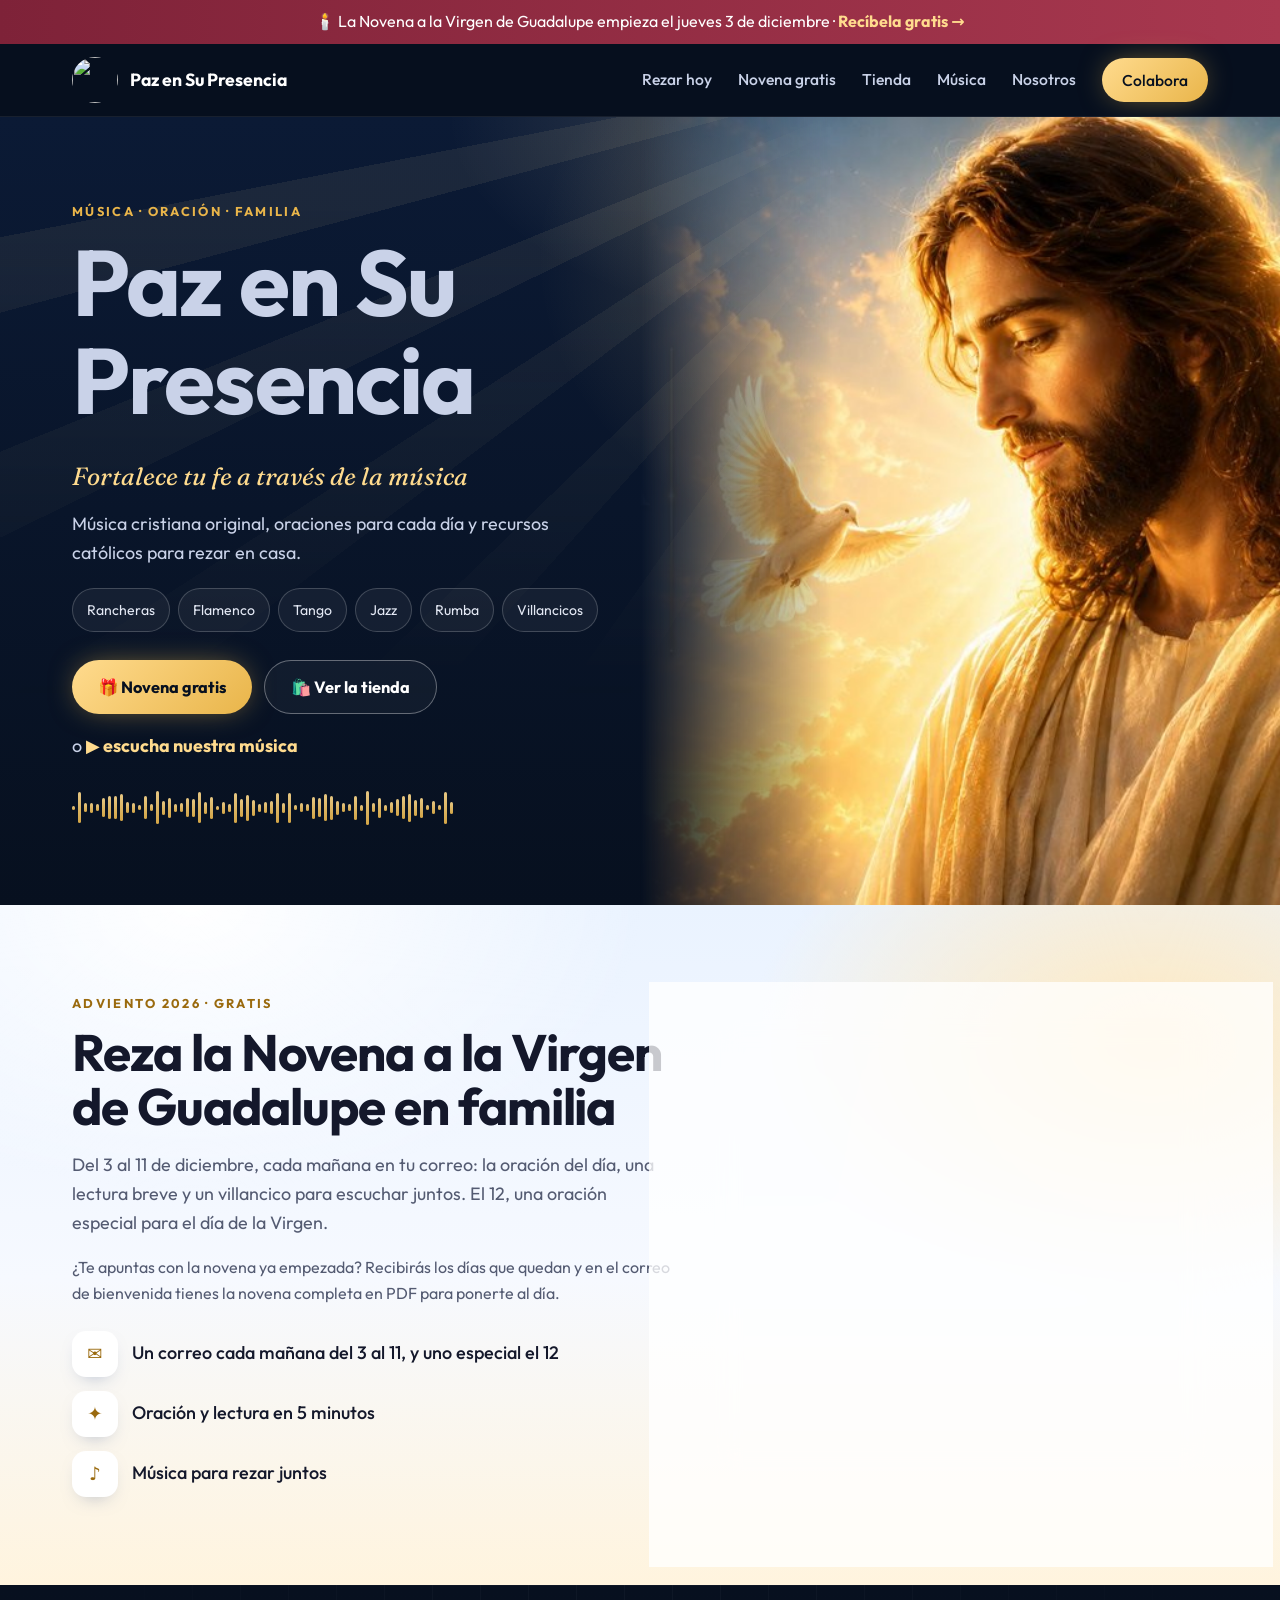
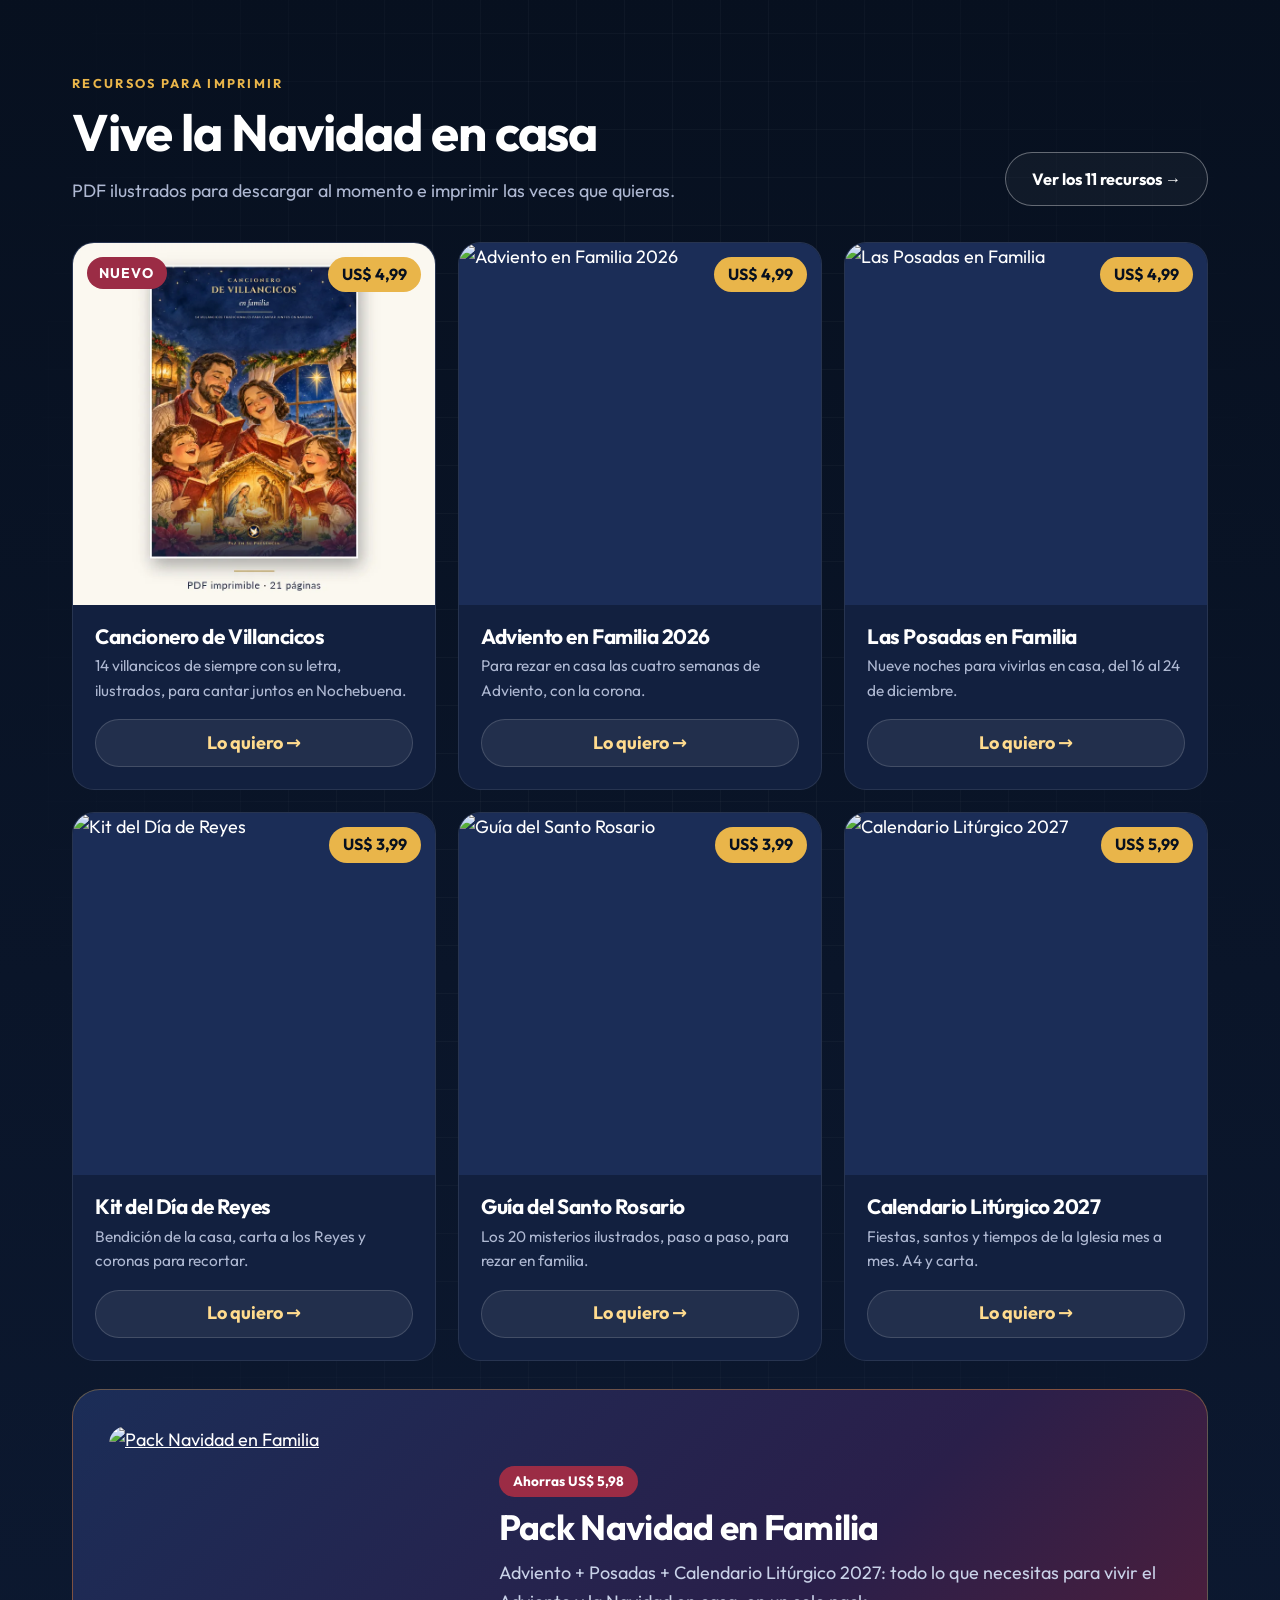
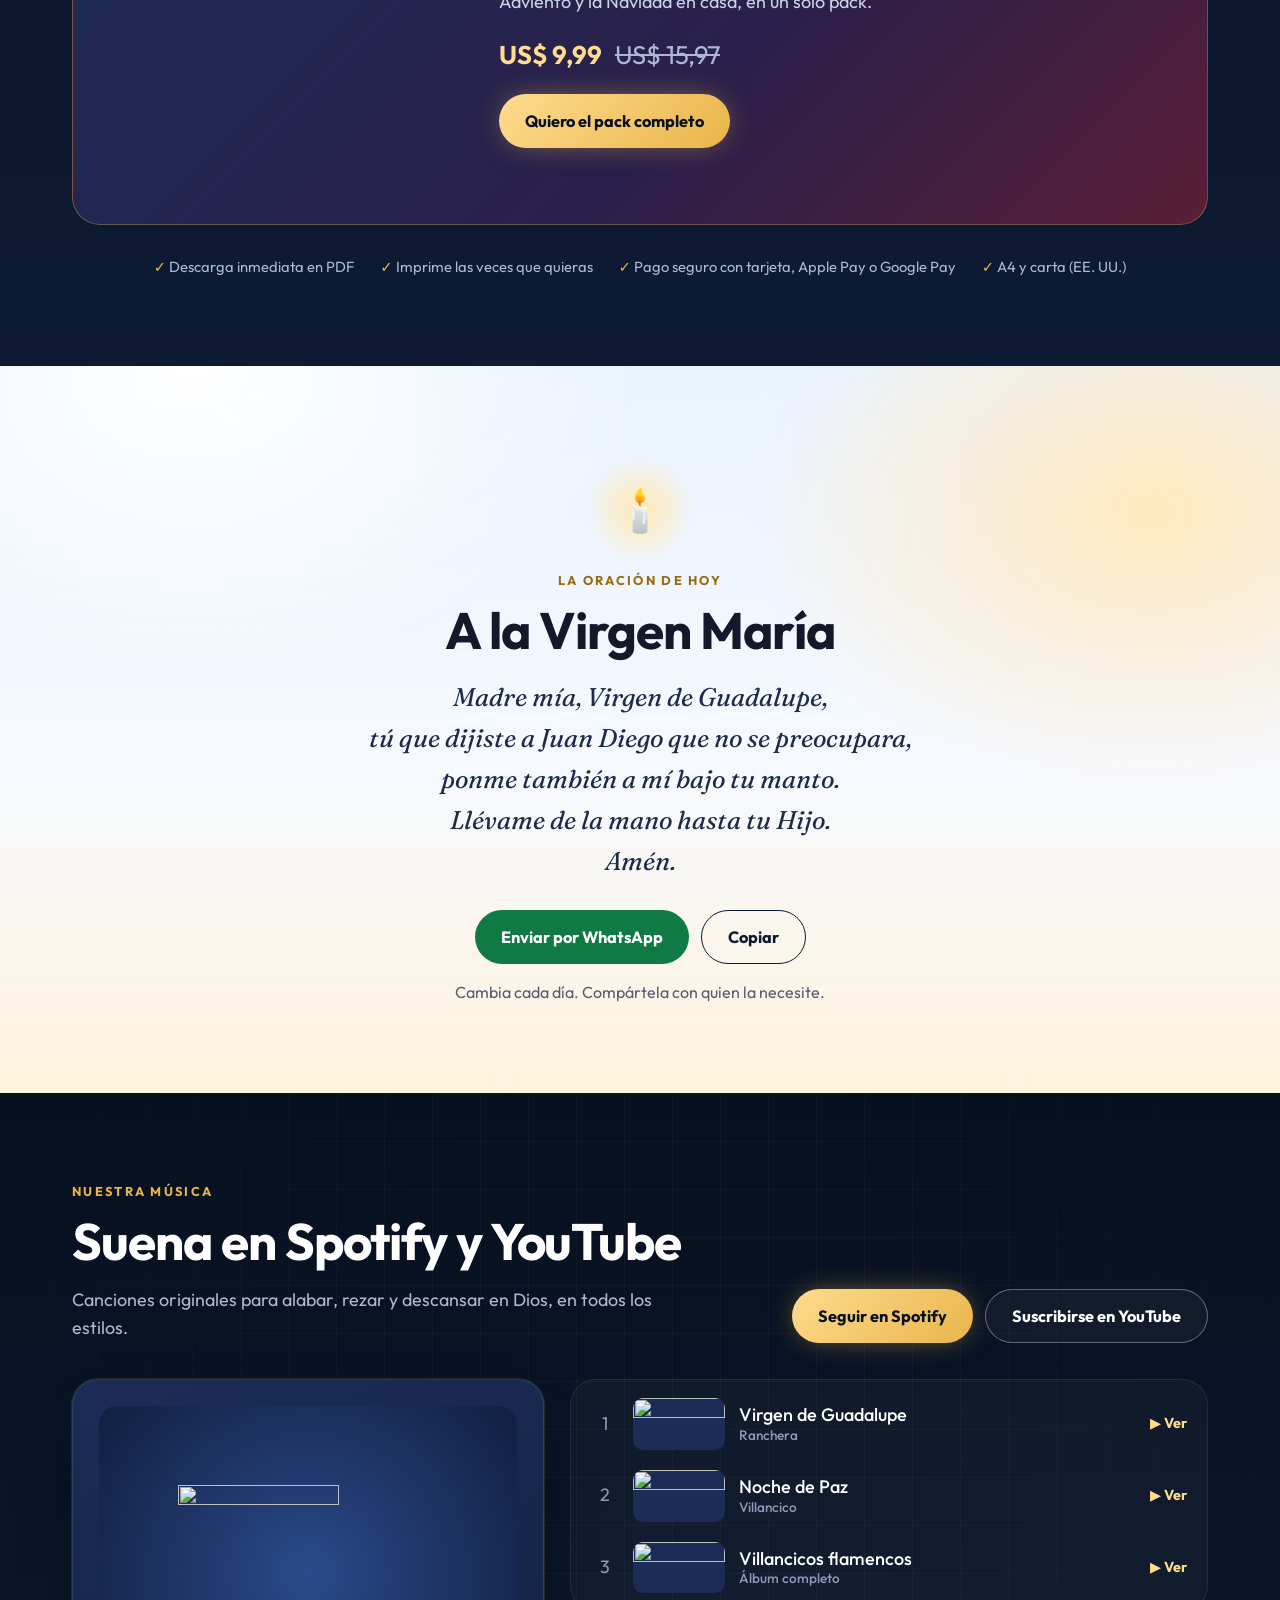
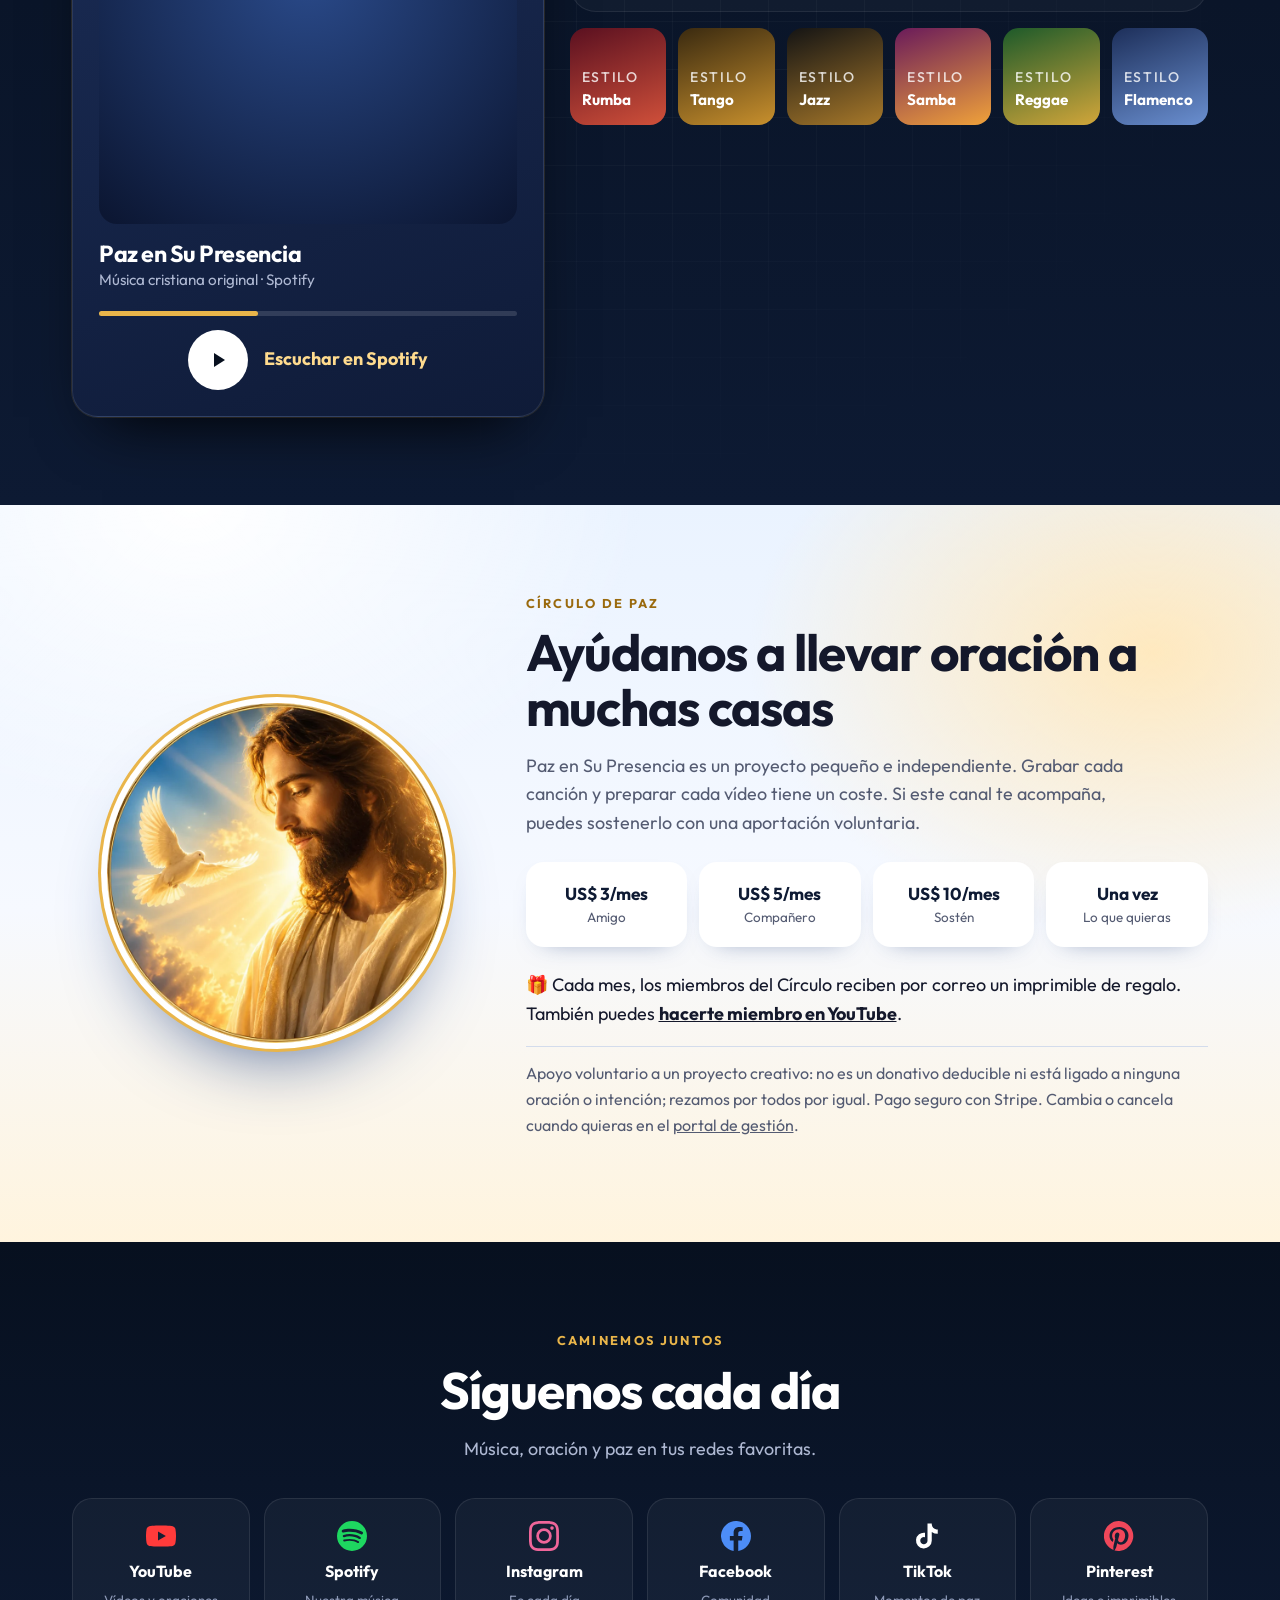
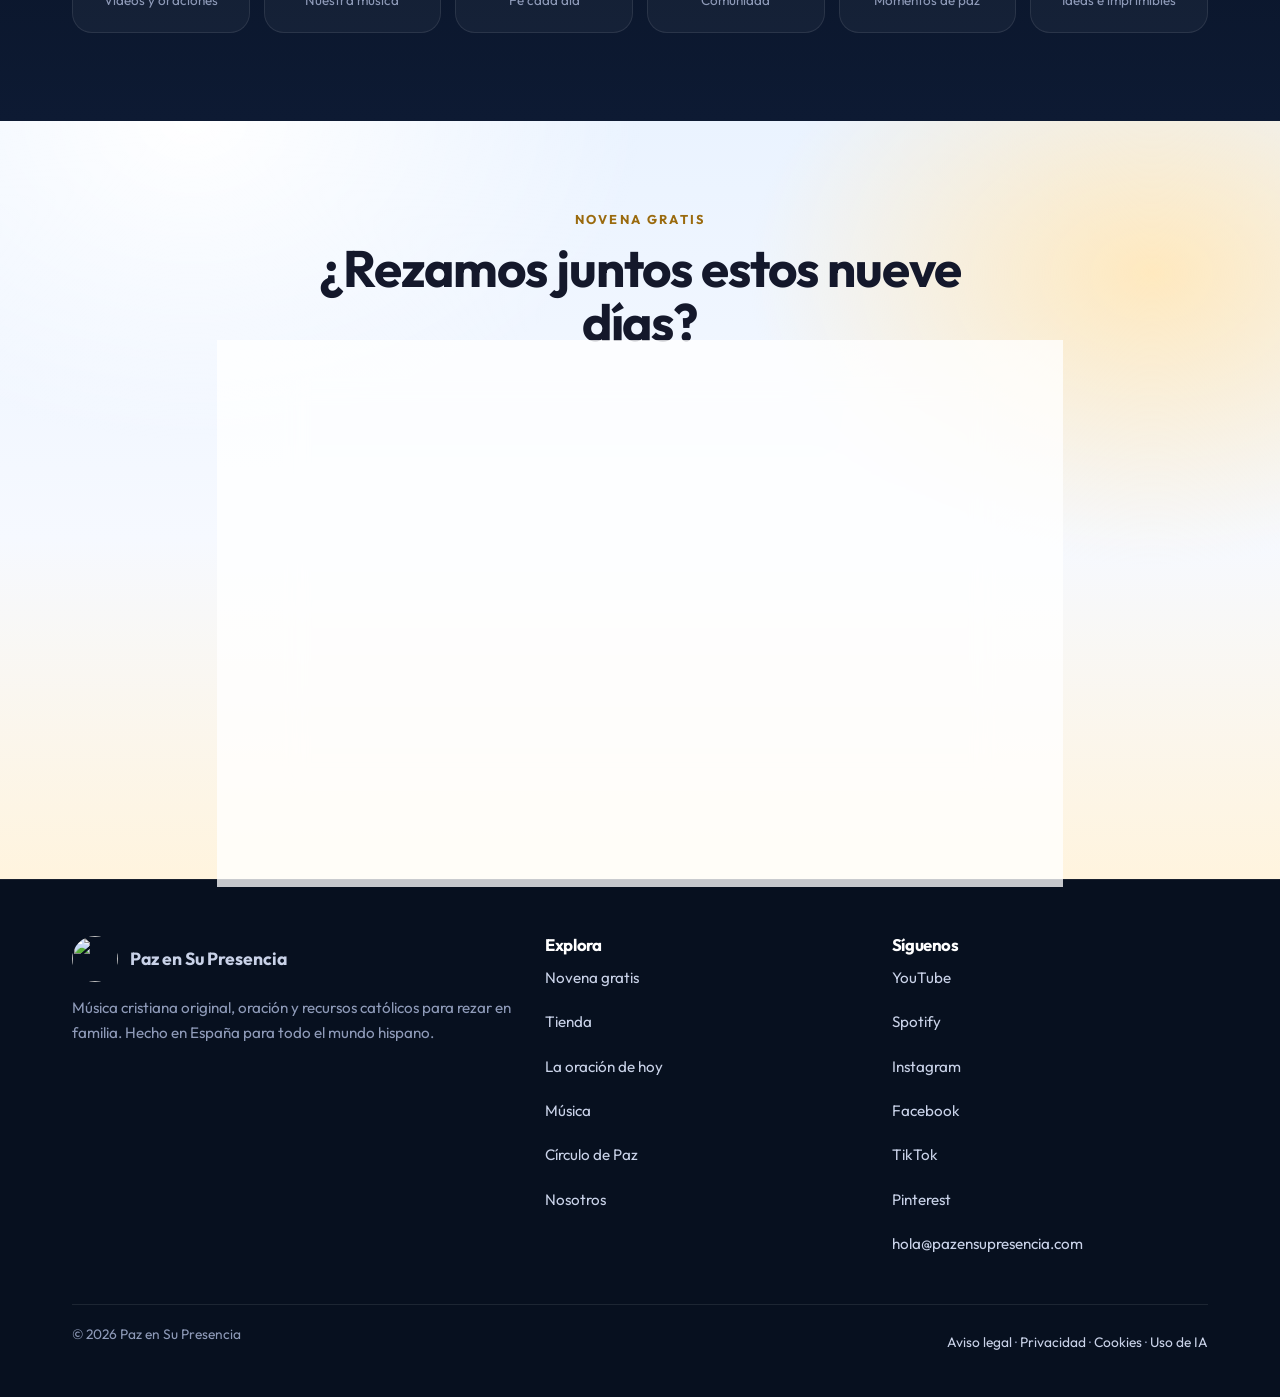
==== commit 5078a934: "Web v3: correcciones auditoría + Amazon Co-Authored-By: Claude Opus 5 <noreply@anthropic.com>" ====
--- a/index.html
+++ b/index.html
@@ -25,7 +25,7 @@
 <body>
 <div class="aviso">🕯️ La Novena a la Virgen de Guadalupe empieza el jueves 3 de diciembre · <a href="/#novena">Recíbela gratis →</a></div>
 <header class="cab"><div class="w">
- <a class="logo" href="/"><img src="/img/logo.png" alt="" width="46" height="46">Paz en Su Presencia</a>
+ <a class="logo" href="/"><img src="/img/logo-96.webp" alt="" width="46" height="46">Paz en Su Presencia</a>
  <button class="menu-btn" aria-expanded="false" aria-controls="nav">Menú</button>
  <nav class="nav" id="nav" aria-label="Principal"><ul><li><a href="/rezar-hoy.html">Rezar hoy</a></li><li><a href="/#novena">Novena gratis</a></li><li><a href="/tienda.html">Tienda</a></li><li><a href="/#musica">Música</a></li><li><a href="/sobre-nosotros.html">Nosotros</a></li><li><a class="btn b-oro" href="/#circulo">Colabora</a></li></ul></nav>
 </div></header>
@@ -35,7 +35,7 @@
  <div class="jesus"><img src="/img/jesus_hero.jpg" alt="Jesús con una paloma bajo la luz del cielo" width="600" height="630" fetchpriority="high"></div>
  <div class="w"><div class="hcont">
   <span class="eyebrow">Música · Oración · Familia</span>
-  <h1>Paz en Su Presencia</h1>
+  <p class="marca-hero">Paz en Su Presencia</p>
   <div class="sub">Fortalece tu fe a través de la música</div>
   <p>Música cristiana original, oraciones para cada día y recursos católicos para rezar en casa.</p>
   <div class="chips"><a href="https://www.youtube.com/@PazEnSuPresenciaOficial/search?query=ranchera" target="_blank" rel="noopener">Rancheras</a><a href="https://www.youtube.com/@PazEnSuPresenciaOficial/search?query=flamenco" target="_blank" rel="noopener">Flamenco</a><a href="https://www.youtube.com/@PazEnSuPresenciaOficial/search?query=tango" target="_blank" rel="noopener">Tango</a><a href="https://www.youtube.com/@PazEnSuPresenciaOficial/search?query=jazz" target="_blank" rel="noopener">Jazz</a><a href="https://www.youtube.com/@PazEnSuPresenciaOficial/search?query=rumba" target="_blank" rel="noopener">Rumba</a><a href="https://www.youtube.com/@PazEnSuPresenciaOficial/search?query=villancicos" target="_blank" rel="noopener">Villancicos</a></div>
@@ -48,9 +48,10 @@
 <section class="sec cielo" id="novena"><div class="w nov">
  <div>
   <span class="eyebrow">Adviento 2026 · Gratis</span>
-  <h2>Reza la Novena a la Virgen de Guadalupe en familia</h2>
+  <h1 class="h2">Reza la Novena a la Virgen de Guadalupe en familia</h1>
   <p class="lead">Del 3 al 11 de diciembre, cada mañana en tu correo: la oración del día, una lectura breve y un villancico para escuchar juntos. El 12, una oración especial para el día de la Virgen.</p>
-  <div class="ventajas"><div><b>✉</b>Un correo cada mañana, 9 días</div><div><b>✦</b>Oración y lectura en 5 minutos</div><div><b>♪</b>Música para rezar juntos</div></div>
+  <p class="micro" style="text-align:left">¿Te apuntas con la novena ya empezada? Recibirás los días que quedan y en el correo de bienvenida tienes la novena completa en PDF para ponerte al día.</p>
+  <div class="ventajas"><div><b>✉</b>Un correo cada mañana del 3 al 11, y uno especial el 12</div><div><b>✦</b>Oración y lectura en 5 minutos</div><div><b>♪</b>Música para rezar juntos</div></div>
  </div>
  <div class="cristal" id="form-novena"><h3>Recíbela gratis en tu correo</h3>
  <form class="ml" novalidate>
@@ -132,7 +133,7 @@
   <div class="botones"><a class="btn b-oro" href="https://open.spotify.com/intl-es/artist/4fGFrnjkPyAhubtV4lOs6Q" target="_blank" rel="noopener">Seguir en Spotify</a><a class="btn b-linea" href="https://www.youtube.com/@PazEnSuPresenciaOficial?sub_confirmation=1" target="_blank" rel="noopener">Suscribirse en YouTube</a></div></div>
  <div class="musica">
   <a class="reproductor" href="https://open.spotify.com/intl-es/artist/4fGFrnjkPyAhubtV4lOs6Q" target="_blank" rel="noopener">
-   <div class="portada-rep"><img src="/img/logo.png" alt="" width="320" height="320" loading="lazy"></div>
+   <div class="portada-rep"><img src="/img/logo-320.webp" alt="" width="320" height="320" loading="lazy"></div>
    <h3>Paz en Su Presencia</h3><div class="art">Música cristiana original · Spotify</div>
    <div class="barra"><i></i></div>
    <div class="controles"><span class="play"><svg width="24" height="24" viewBox="0 0 24 24" fill="currentColor"><path d="M8 5v14l11-7z"/></svg></span><span>Escuchar en Spotify</span></div>
@@ -149,7 +150,7 @@
  <div>
   <span class="eyebrow">Círculo de Paz</span>
   <h2>Ayúdanos a llevar oración a muchas casas</h2>
-  <p class="lead">Paz en Su Presencia es un proyecto pequeño e independiente. Cada canción, cada vídeo y cada oración tienen un coste. Si este canal te acompaña, puedes sostenerlo con una aportación voluntaria.</p>
+  <p class="lead">Paz en Su Presencia es un proyecto pequeño e independiente. Grabar cada canción y preparar cada vídeo tiene un coste. Si este canal te acompaña, puedes sostenerlo con una aportación voluntaria.</p>
   <div class="niveles">
    <a class="nivel" href="https://buy.stripe.com/4gMaEWfn03HR5ty7QLdjO01" target="_blank" rel="noopener">US$ 3/mes<small>Amigo</small></a>
    <a class="nivel" href="https://buy.stripe.com/9B6fZg1wa3HRcW01sndjO02" target="_blank" rel="noopener">US$ 5/mes<small>Compañero</small></a>
@@ -185,7 +186,7 @@
 </main>
 <footer class="pie"><div class="w">
  <div class="cols">
-  <div><a class="logo" href="/"><img src="/img/logo.png" alt="" width="46" height="46">Paz en Su Presencia</a>
+  <div><a class="logo" href="/"><img src="/img/logo-96.webp" alt="" width="46" height="46">Paz en Su Presencia</a>
    <p style="margin-top:14px">Música cristiana original, oración y recursos católicos para rezar en familia. Hecho en España para todo el mundo hispano.</p></div>
   <div><h3>Explora</h3><ul><li><a href="/#novena">Novena gratis</a></li><li><a href="/tienda.html">Tienda</a></li><li><a href="/rezar-hoy.html">La oración de hoy</a></li><li><a href="/#musica">Música</a></li><li><a href="/#circulo">Círculo de Paz</a></li><li><a href="/sobre-nosotros.html">Nosotros</a></li></ul></div>
   <div><h3>Síguenos</h3><ul><li><a href="https://www.youtube.com/@PazEnSuPresenciaOficial?sub_confirmation=1" target="_blank" rel="noopener">YouTube</a></li><li><a href="https://open.spotify.com/intl-es/artist/4fGFrnjkPyAhubtV4lOs6Q" target="_blank" rel="noopener">Spotify</a></li><li><a href="https://www.instagram.com/pazensupresenciaoficial/" target="_blank" rel="noopener">Instagram</a></li><li><a href="https://www.facebook.com/PazEnSuPresenciaOficial" target="_blank" rel="noopener">Facebook</a></li><li><a href="https://www.tiktok.com/@pazensupresenciaoficial" target="_blank" rel="noopener">TikTok</a></li><li><a href="https://www.pinterest.com/pazensupresencia/" target="_blank" rel="noopener">Pinterest</a></li><li><a href="mailto:hola@pazensupresencia.com">hola@pazensupresencia.com</a></li></ul></div>
@@ -209,8 +210,12 @@
    if(!ck.checked){ck.focus();ck.parentNode.style.color='#9B2C45';return;}
    var d=new FormData(f);d.delete('web');d.append('ml-submit','1');d.append('anticsrf','true');
    var btn=f.querySelector('button');btn.disabled=true;btn.textContent='Enviando…';
-   fetch('https://assets.mailerlite.com/jsonp/2819117/forms/205228704711837491/subscribe',{method:'POST',body:d,mode:'no-cors'}).then(function(){f.parentNode.classList.add('enviado');})
-   .catch(function(){btn.disabled=false;btn.textContent='Inténtalo de nuevo';});
+   function ok(){f.parentNode.classList.add('enviado');}
+   function mal(t){btn.disabled=false;btn.textContent=t;em.focus();}
+   fetch('https://assets.mailerlite.com/jsonp/2819117/forms/205228704711837491/subscribe',{method:'POST',body:d})
+   .then(function(r){return r.json();})
+   .then(function(j){if(j&&j.success){ok();}else{mal('Revisa tu correo e inténtalo de nuevo');}})
+   .catch(function(){fetch('https://assets.mailerlite.com/jsonp/2819117/forms/205228704711837491/subscribe',{method:'POST',body:d,mode:'no-cors'}).then(ok).catch(function(){mal('Inténtalo de nuevo');});});
   });
  });
 })();
--- a/estilo.css
+++ b/estilo.css
@@ -5,7 +5,7 @@
 @font-face{font-family:"Fraunces";src:url(/fonts/fraunces-latin-400-italic.woff2) format("woff2");font-style:italic;font-weight:400;font-display:swap}
 
 :root{--n0:#07101F;--n1:#0E1A33;--n2:#16264A;--n3:#1B2D57;--oro:#E9B54A;--oro2:#FFDB8E;--orot:#9A6A0E;
---cielo:#EAF3FF;--cielo2:#FFF4DE;--tx:#14182B;--sec:#545B72;--secn:#AEB8D2;--gran:#9B2C45;--wa:#1FA463;--r:22px}
+--cielo:#EAF3FF;--cielo2:#FFF4DE;--tx:#14182B;--sec:#545B72;--secn:#AEB8D2;--gran:#9B2C45;--wa:#0F7A43;--r:22px}
 *{box-sizing:border-box;min-width:0}
 html{scroll-behavior:smooth;scroll-padding-top:20px}
 @media (prefers-reduced-motion:reduce){html{scroll-behavior:auto}}
@@ -14,7 +14,7 @@
 a{color:inherit}
 :focus-visible{outline:3px solid var(--oro);outline-offset:3px;border-radius:6px}
 h1,h2,h3{font-family:"Outfit",sans-serif;font-weight:700;margin:0 0 .35em;line-height:1.06;letter-spacing:-.02em}
-h2{font-size:clamp(2rem,4.6vw,3.2rem)}
+h2,h1.h2{font-size:clamp(2rem,4.6vw,3.2rem)}
 h3{font-size:1.3rem}
 p{margin:0 0 1em}
 .w{max-width:1180px;margin:0 auto;padding:0 22px}
@@ -71,7 +71,7 @@
 .hero .jesus img{width:100%;height:100%;object-fit:cover;object-position:left center;-webkit-mask:linear-gradient(90deg,transparent 0%,#000 30%);mask:linear-gradient(90deg,transparent 0%,#000 30%)}
 .hero .w{position:relative;z-index:2}
 .hcont{padding:84px 0 80px;max-width:620px}
-.hero h1{font-size:clamp(2.9rem,7.6vw,5.8rem)}
+.hero .marca-hero{font-family:"Outfit",sans-serif;font-weight:700;line-height:1.06;letter-spacing:-.02em;margin:0 0 .35em;font-size:clamp(2.9rem,7.6vw,5.8rem)}
 .hero .sub{font:italic 400 clamp(1.25rem,2.6vw,1.55rem)/1.3 "Fraunces",serif;color:var(--oro2);margin:-2px 0 18px}
 .hero p{color:#C9D2E8;font-size:1.12rem;max-width:540px}
 .chips{display:flex;gap:8px;flex-wrap:wrap;margin:20px 0 28px}
@@ -225,3 +225,12 @@
 .pagina h2{font-size:1.45rem;margin-top:1.6em}
 .pagina ul{padding-left:1.2em}
 .pagina a{color:var(--n3)}
+
+/* Ajustes auditoría 27 nov: tamaños mínimos y áreas táctiles */
+.micro,.garantia,.aviso,.precio,.casilla,.casilla span{font-size:1rem}
+.etq,small,.gen small{font-size:.875rem}
+.chips a{min-height:44px;display:inline-flex;align-items:center}
+.pie li a{display:inline-block;padding:6px 0}
+.legal a{display:inline-block;padding:8px 0}
+/* Barra fija móvil por encima del distintivo de Netlify (plan gratuito) */
+@media (max-width:920px){.barra-movil{bottom:72px;left:10px;right:10px;border:1px solid #ffffff26;border-radius:999px;padding:8px}.pie{padding-bottom:170px}}
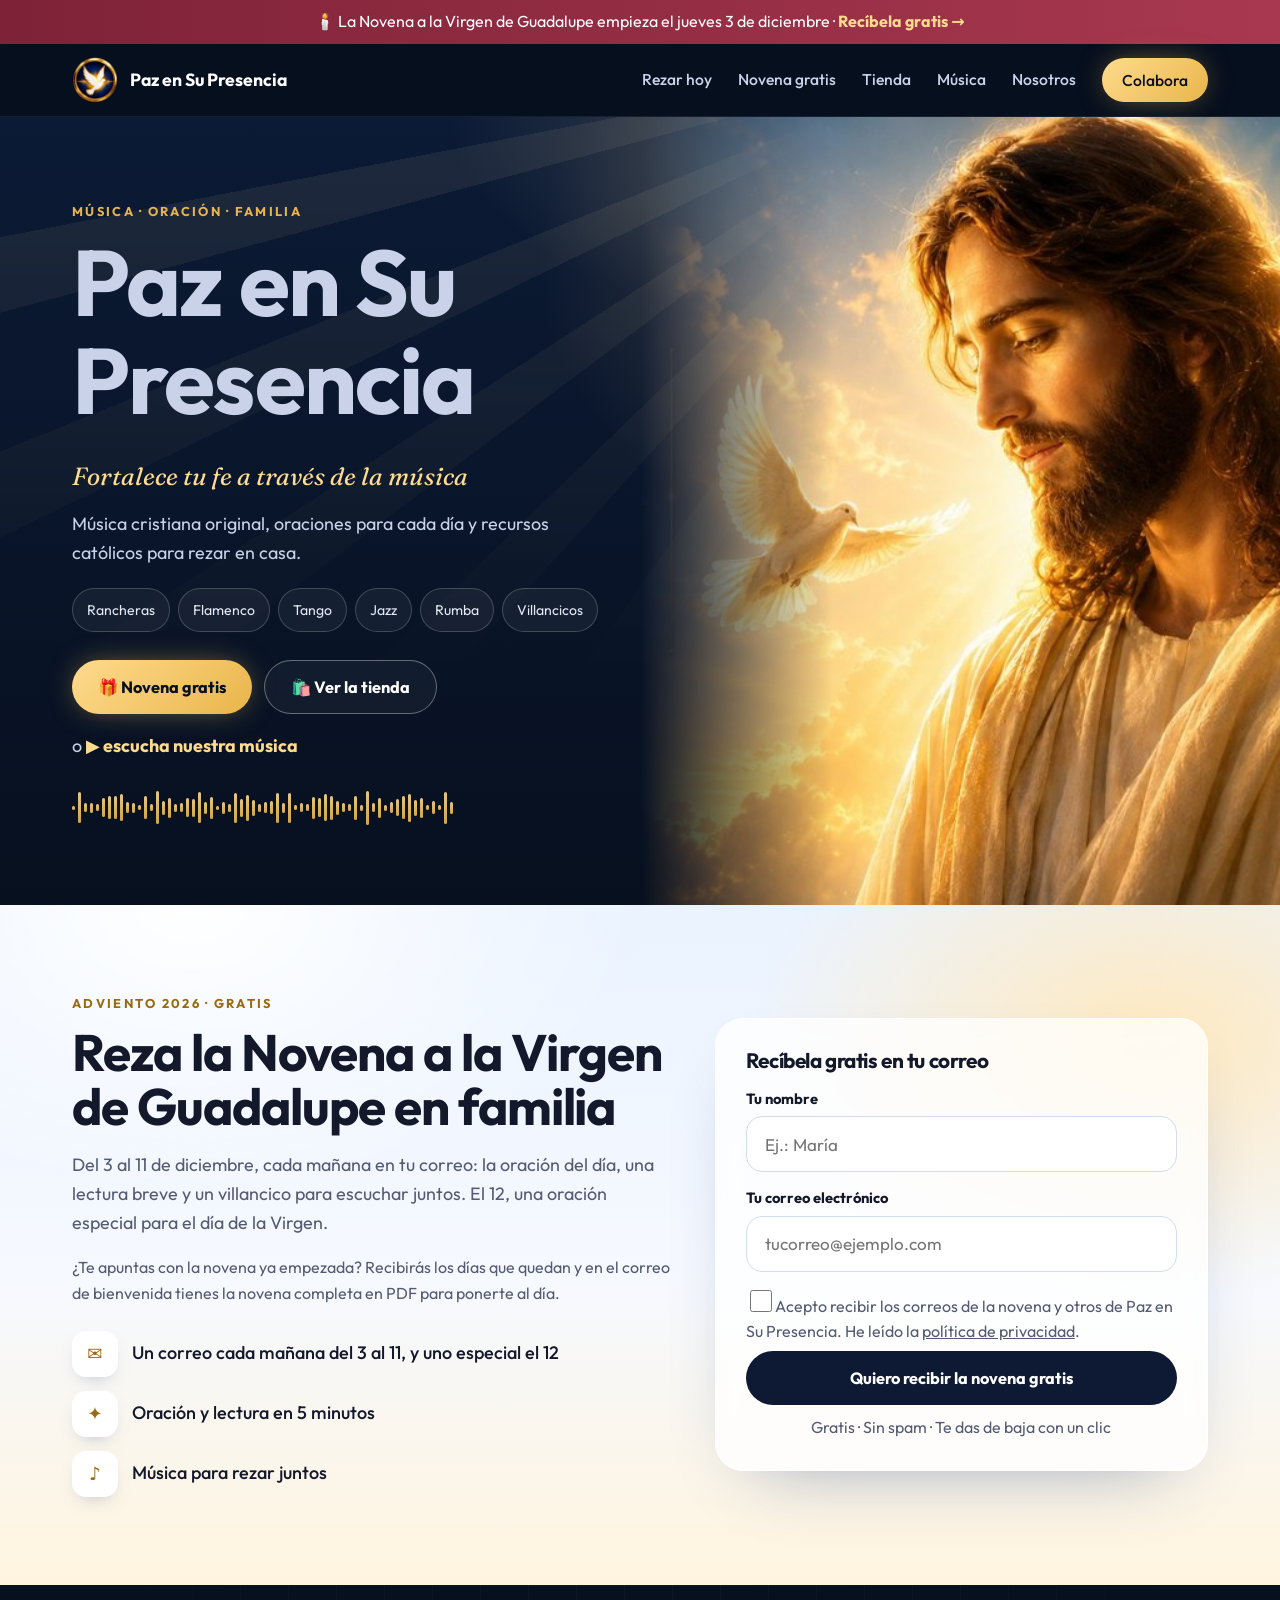
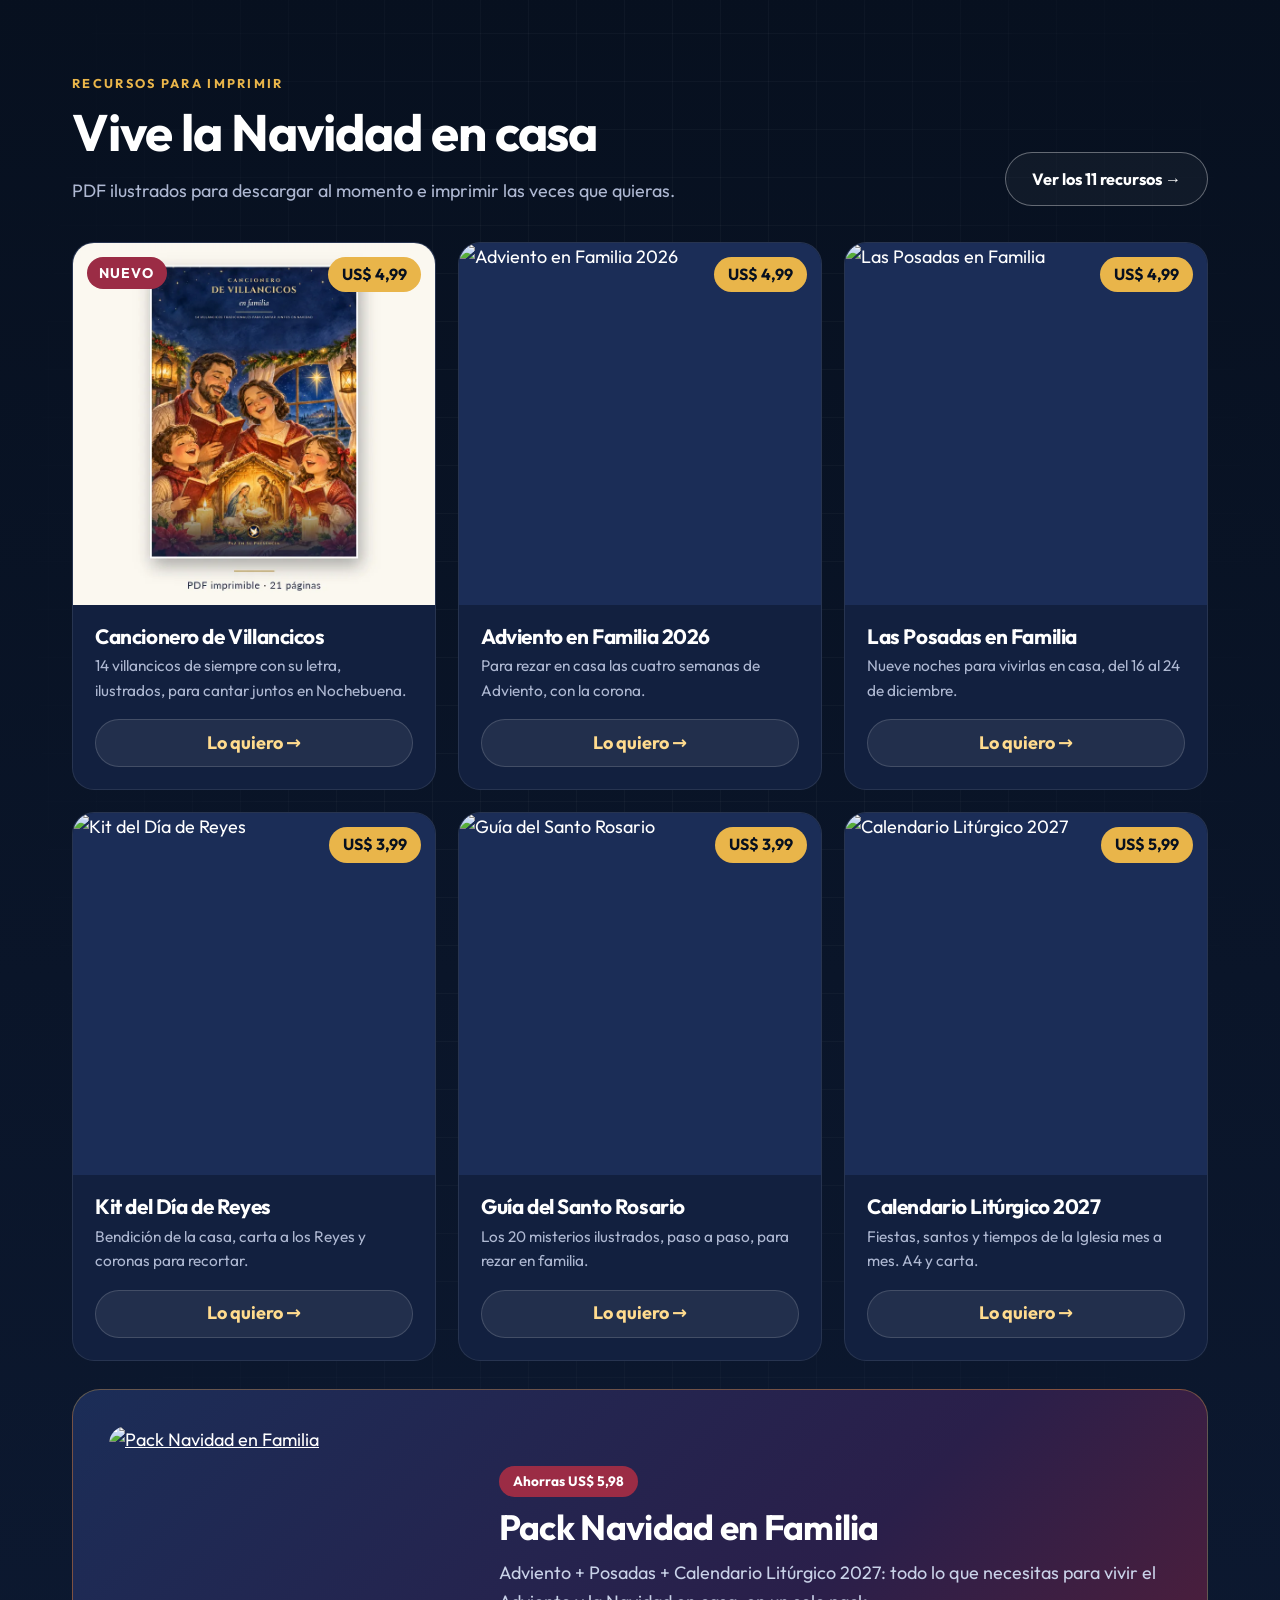
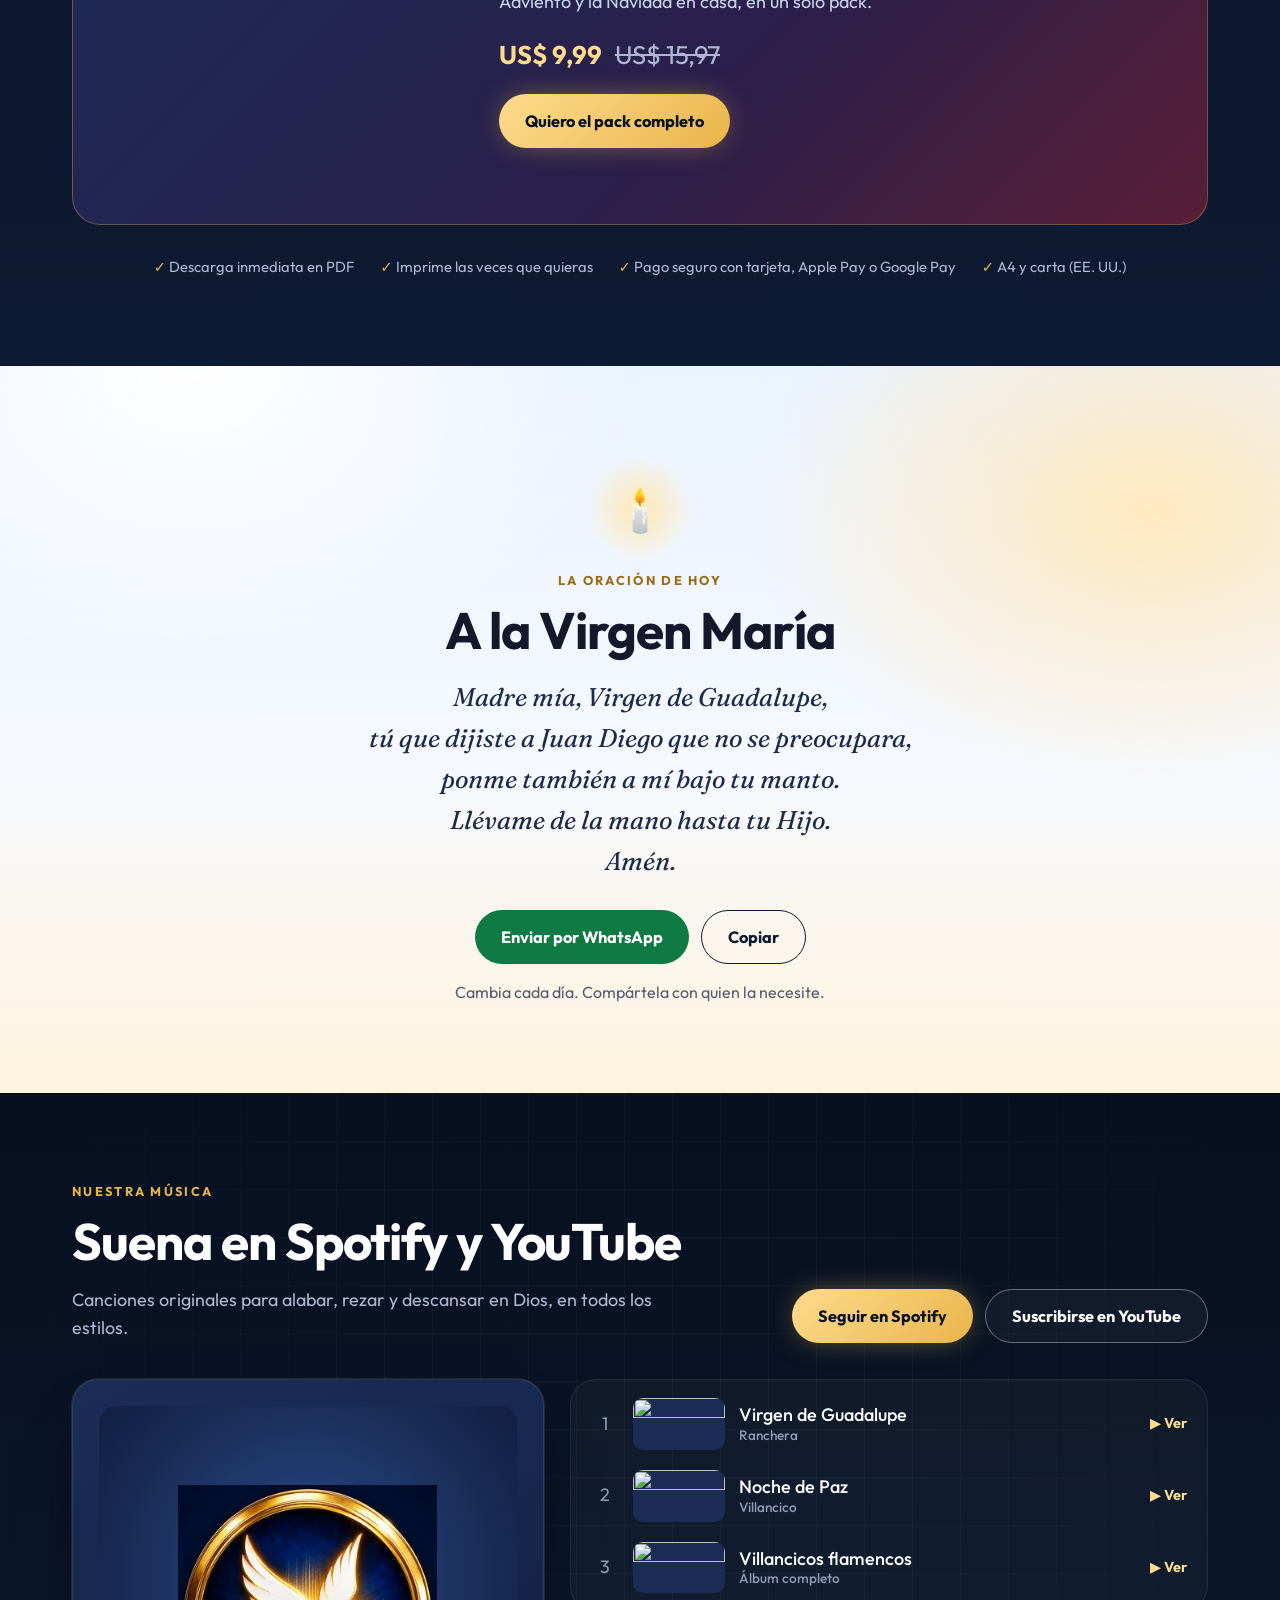
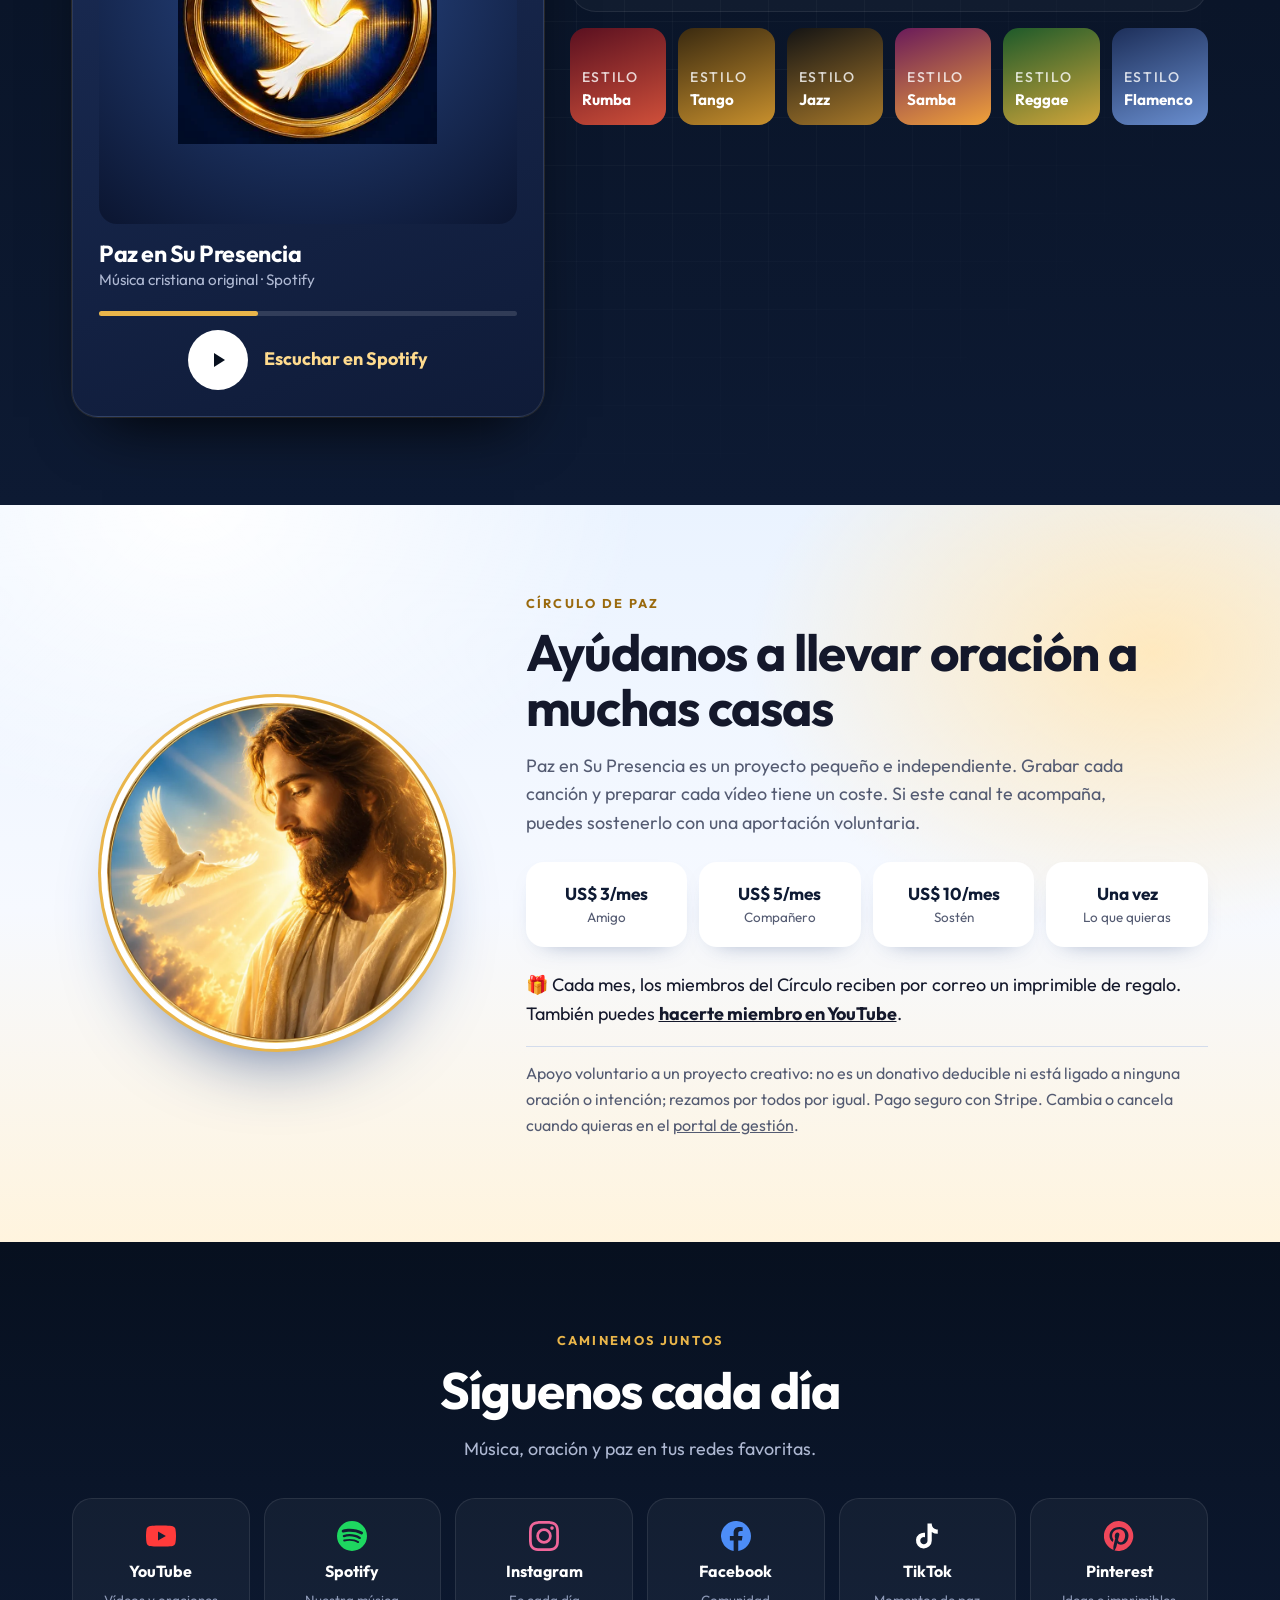
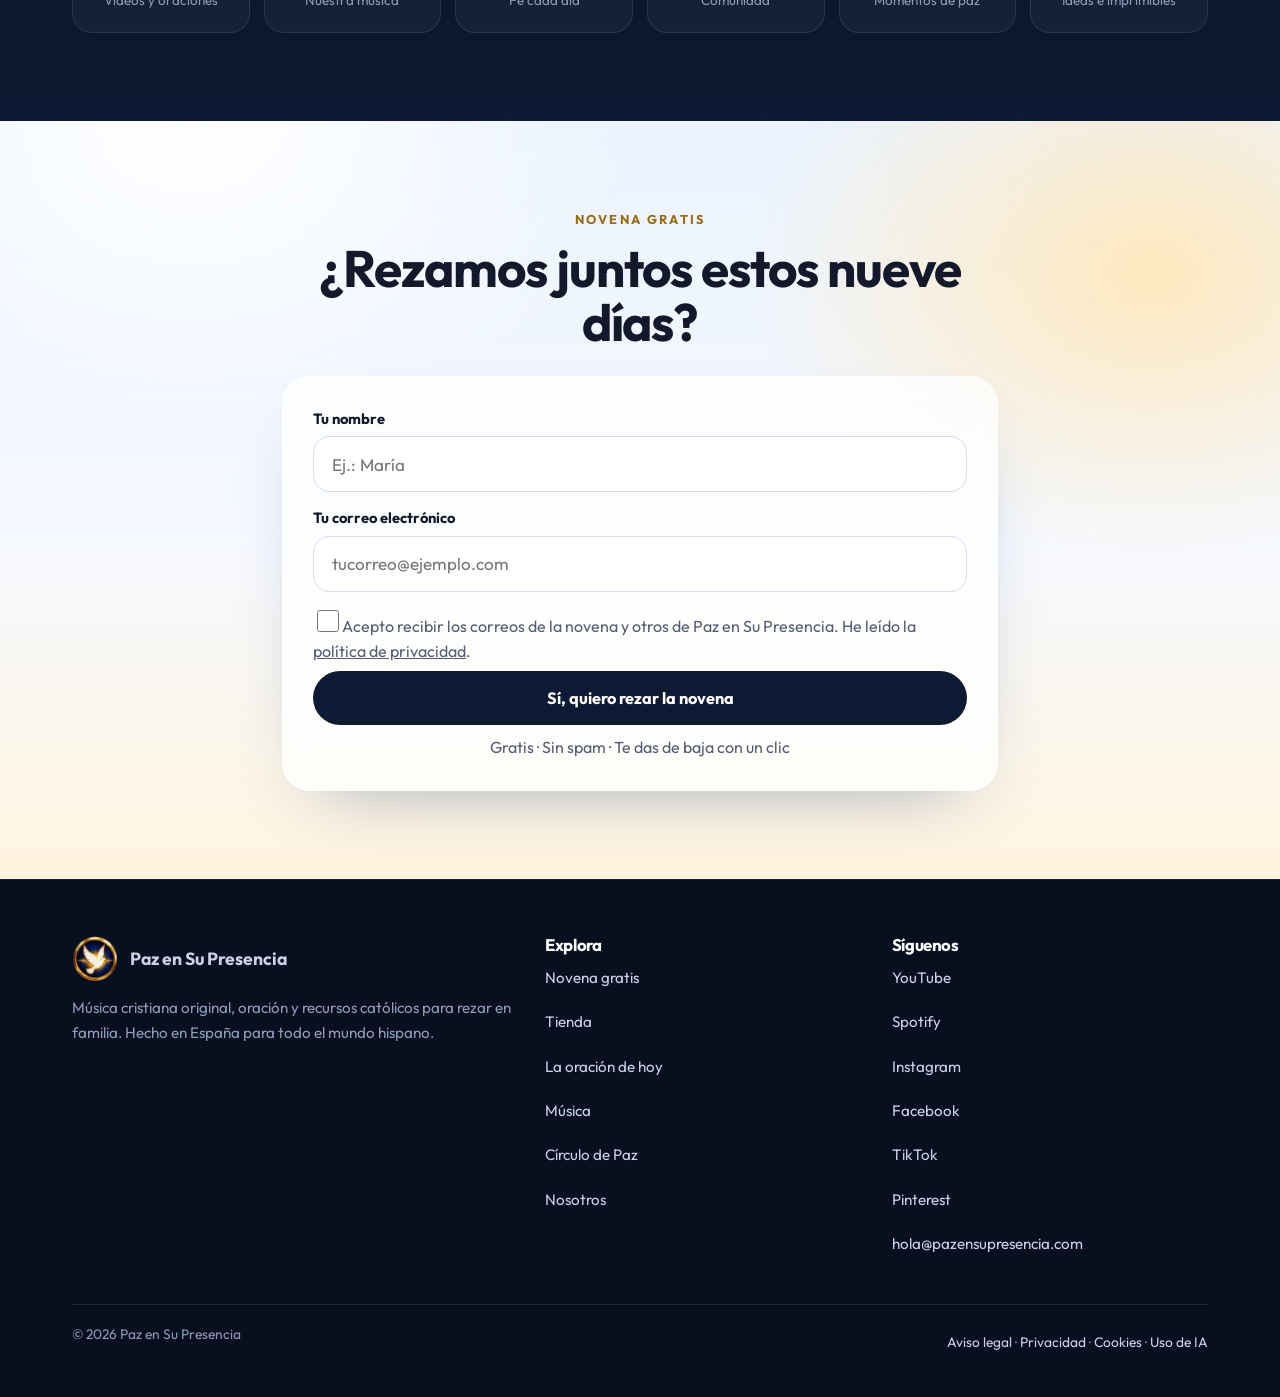
==== commit 306819d9: "Web v4: Cloudflare Web Analytics Co-Authored-By: Claude Opus 5 <noreply@anthropic.com>" ====
--- a/index.html
+++ b/index.html
@@ -220,6 +220,6 @@
  });
 })();
 </script>
-<script data-goatcounter="https://pazensupresencia.goatcounter.com/count" async src="https://gc.zgo.at/count.js"></script>
+<!-- Cloudflare Web Analytics --><script type='module' src='https://static.cloudflareinsights.com/beacon.min.js' data-cf-beacon='{"token": "a708560c8d5b40fc872ec908e790fb5d"}'></script><!-- End Cloudflare Web Analytics -->
 </body>
 </html>
